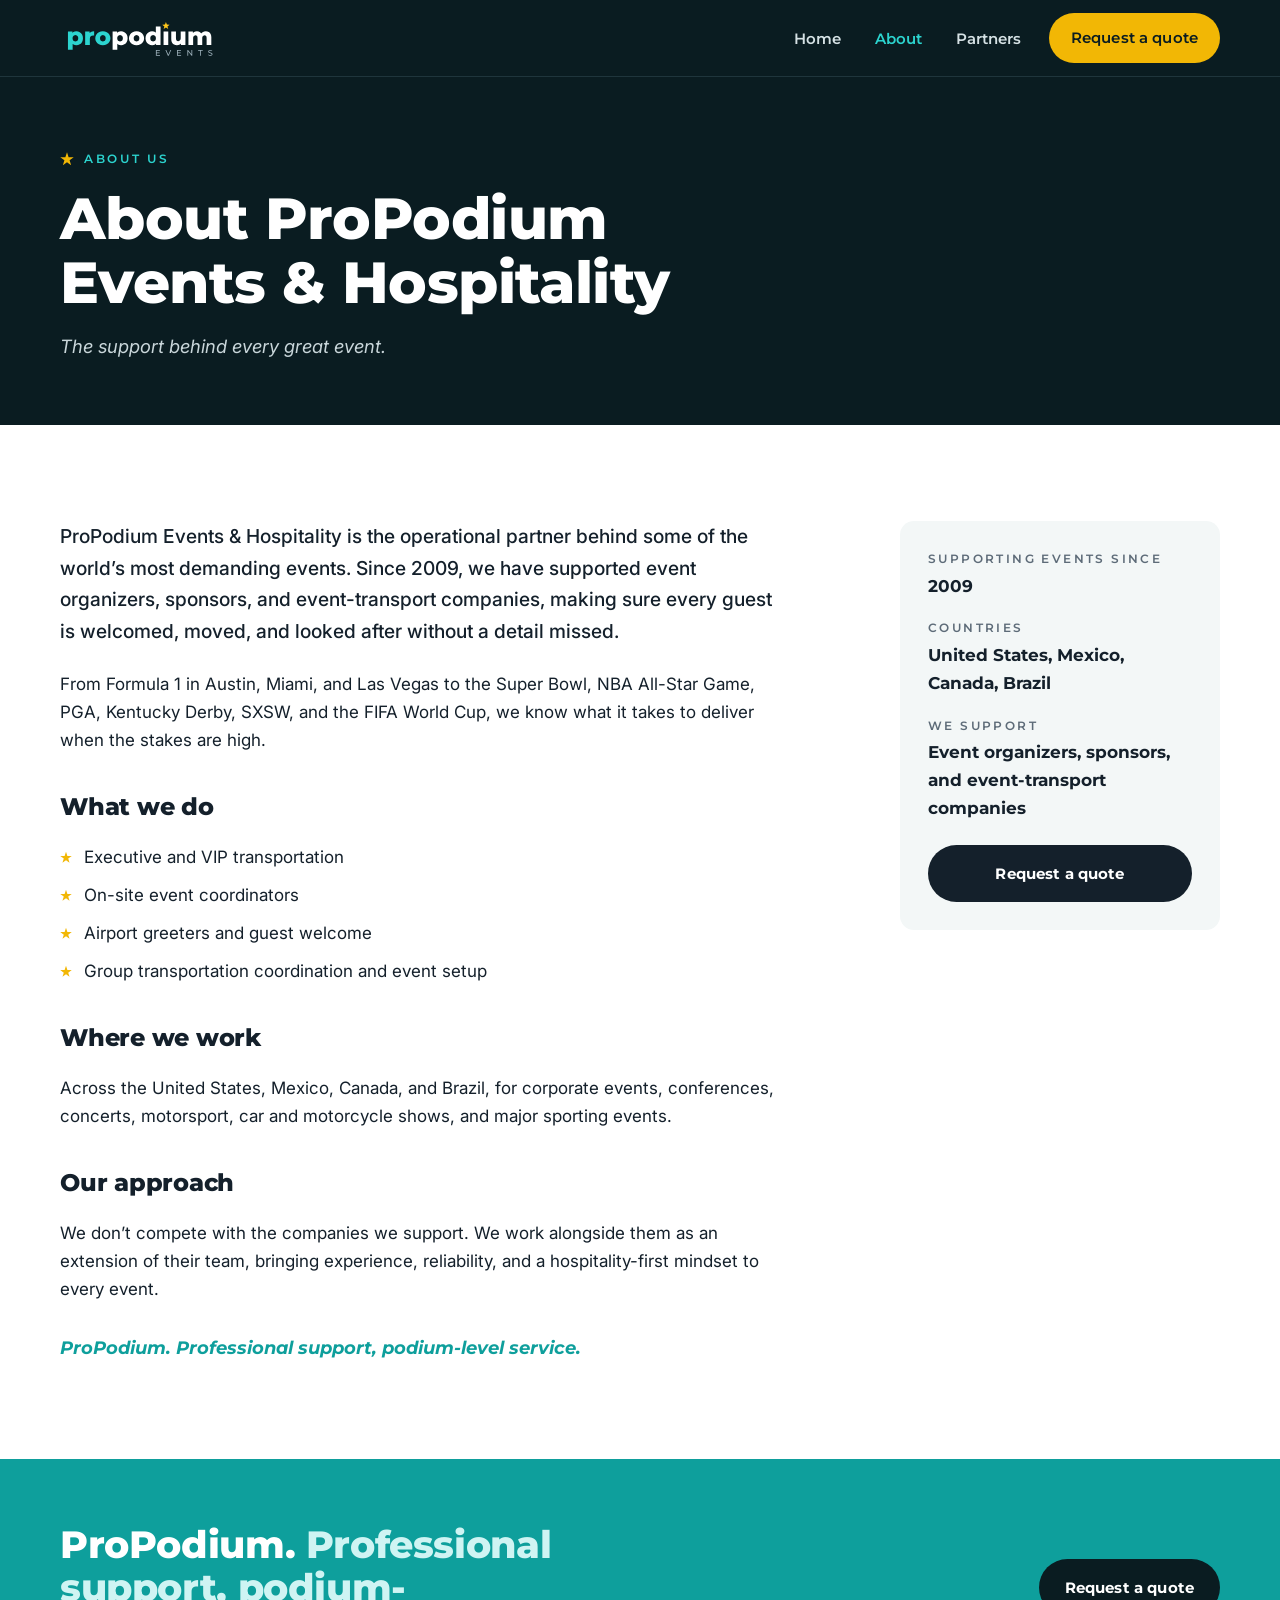
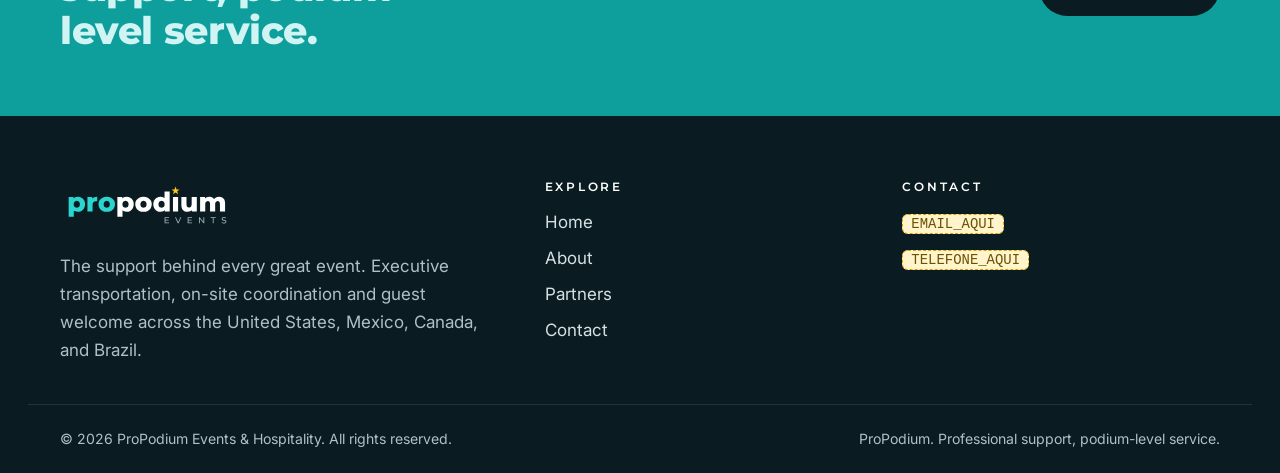
==== about.html @ e8abd778 "Add ProPodium institutional website Co-Authored-By: Claude Opus 5.5 <noreply@anthropic.com>" ====
<!doctype html>
<html lang="en">
<head>
<meta charset="utf-8">
<meta name="viewport" content="width=device-width, initial-scale=1, viewport-fit=cover">
<title>About | ProPodium Events &amp; Hospitality</title>
<meta name="description" content="Since 2009, ProPodium Events &amp; Hospitality has supported event organizers, sponsors and event-transport companies at Formula 1, the Super Bowl, the FIFA World Cup and more.">
<link rel="canonical" href="https://www.propodiumevents.com/about.html">
<meta name="theme-color" content="#0A1C21">
<meta property="og:type" content="website">
<meta property="og:site_name" content="ProPodium Events &amp; Hospitality">
<meta property="og:title" content="About | ProPodium Events &amp; Hospitality">
<meta property="og:description" content="Since 2009, ProPodium Events &amp; Hospitality has supported event organizers, sponsors and event-transport companies at Formula 1, the Super Bowl, the FIFA World Cup and more.">
<meta property="og:url" content="https://www.propodiumevents.com/about.html">
<meta property="og:image" content="https://www.propodiumevents.com/assets/img/og-image.png">
<meta name="twitter:card" content="summary_large_image">
<link rel="icon" href="favicon.svg" type="image/svg+xml">
<link rel="icon" href="favicon-32.png" sizes="32x32" type="image/png">
<link rel="apple-touch-icon" href="apple-touch-icon.png">
<link rel="manifest" href="site.webmanifest">
<link rel="preconnect" href="https://fonts.googleapis.com"><link rel="preconnect" href="https://fonts.gstatic.com" crossorigin><link rel="stylesheet" href="https://fonts.googleapis.com/css2?family=Inter:wght@400;500;600&family=Montserrat:ital,wght@0,500;0,600;0,700;0,800;1,600;1,700&display=swap">
<link rel="stylesheet" href="assets/css/style.css">

</head>
<body>
<a class="sr-only" href="#main">Skip to content</a>
<header class="site-header">
  <div class="wrap nav">
    <a class="brand" href="./"><span class="sr-only">ProPodium Events &amp; Hospitality home</span><svg xmlns="http://www.w3.org/2000/svg" viewBox="-12.0 -8 296.7 82" aria-hidden="true" focusable="false"><path d="M18.54243542435424 46.41512915129151Q15.359778597785978 46.41512915129151 13.099630996309962 45.008302583025824Q10.839483394833948 43.601476014760145 9.663284132841328 40.76476014760148Q8.487084870848708 37.928044280442805 8.487084870848708 33.5Q8.487084870848708 29.025830258302584 9.59409594095941 26.18911439114391Q10.70110701107011 23.35239852398524 12.938191881918819 21.968634686346864Q15.175276752767527 20.584870848708487 18.54243542435424 20.584870848708487Q21.95571955719557 20.584870848708487 24.74630996309963 22.176199261992622Q27.53690036900369 23.767527675276753 29.174354243542435 26.650369003690038Q30.81180811808118 29.53321033210332 30.81180811808118 33.5Q30.81180811808118 37.46678966789668 29.174354243542435 40.37269372693727Q27.53690036900369 43.27859778597786 24.74630996309963 44.84686346863468Q21.95571955719557 46.41512915129151 18.54243542435424 46.41512915129151ZM2.8136531365313653 54.94833948339483V21.0H11.162361623616237V25.243542435424356L11.116236162361623 33.5L11.57749077490775 41.80258302583026V54.94833948339483ZM16.69741697416974 39.450184501845015Q18.173431734317344 39.450184501845015 19.349630996309962 38.75830258302583Q20.525830258302584 38.066420664206646 21.240774907749078 36.72878228782288Q21.95571955719557 35.391143911439116 21.95571955719557 33.5Q21.95571955719557 31.608856088560884 21.240774907749078 30.27121771217712Q20.525830258302584 28.933579335793358 19.349630996309962 28.24169741697417Q18.173431734317344 27.54981549815498 16.69741697416974 27.54981549815498Q15.22140221402214 27.54981549815498 14.04520295202952 28.24169741697417Q12.8690036900369 28.933579335793358 12.154059040590406 30.27121771217712Q11.439114391143912 31.608856088560884 11.439114391143912 33.5Q11.439114391143912 35.391143911439116 12.154059040590406 36.72878228782288Q12.8690036900369 38.066420664206646 14.04520295202952 38.75830258302583Q15.22140221402214 39.450184501845015 16.69741697416974 39.450184501845015Z M34.87084870848708 46.0V21.0H43.21955719557195V28.28782287822878L41.974169741697416 26.21217712177122Q43.08118081180812 23.39852398523985 45.571955719557195 21.99169741697417Q48.062730627306266 20.584870848708487 51.61439114391143 20.584870848708487V28.472324723247233Q51.01476014760147 28.380073800738007 50.57656826568265 28.3570110701107Q50.138376383763834 28.333948339483396 49.630996309963095 28.333948339483396Q46.955719557195565 28.333948339483396 45.29520295202951 29.78690036900369Q43.63468634686347 31.239852398523986 43.63468634686347 34.51476014760148V46.0Z M67.85055350553505 46.41512915129151Q63.74538745387453 46.41512915129151 60.562730627306266 44.75461254612546Q57.380073800738 43.09409594095941 55.55811808118081 40.16512915129151Q53.736162361623606 37.23616236162361 53.736162361623606 33.45387453874539Q53.736162361623606 29.671586715867157 55.55811808118081 26.76568265682657Q57.380073800738 23.85977859778598 60.562730627306266 22.222324723247233Q63.74538745387453 20.584870848708487 67.85055350553505 20.584870848708487Q71.95571955719556 20.584870848708487 75.16143911439113 22.222324723247233Q78.36715867158671 23.85977859778598 80.1660516605166 26.76568265682657Q81.9649446494465 29.671586715867157 81.9649446494465 33.45387453874539Q81.9649446494465 37.23616236162361 80.1660516605166 40.16512915129151Q78.36715867158671 43.09409594095941 75.16143911439113 44.75461254612546Q71.95571955719556 46.41512915129151 67.85055350553505 46.41512915129151ZM67.85055350553505 39.450184501845015Q69.37269372693726 39.450184501845015 70.54889298892988 38.75830258302583Q71.7250922509225 38.066420664206646 72.41697416974169 36.70571955719558Q73.10885608856088 35.345018450184504 73.10885608856088 33.45387453874539Q73.10885608856088 31.562730627306273 72.41697416974169 30.248154981549817Q71.7250922509225 28.933579335793358 70.54889298892988 28.24169741697417Q69.37269372693726 27.54981549815498 67.85055350553505 27.54981549815498Q66.37453874538744 27.54981549815498 65.19833948339482 28.24169741697417Q64.02214022140221 28.933579335793358 63.30719557195572 30.248154981549817Q62.592250922509216 31.562730627306273 62.592250922509216 33.45387453874539Q62.592250922509216 35.345018450184504 63.30719557195572 36.70571955719558Q64.02214022140221 38.066420664206646 65.19833948339482 38.75830258302583Q66.37453874538744 39.450184501845015 67.85055350553505 39.450184501845015Z" fill="#2CD4CF"/><path d="M101.75276752767527 46.41512915129151Q98.57011070110701 46.41512915129151 96.309963099631 45.008302583025824Q94.04981549815498 43.601476014760145 92.87361623616236 40.76476014760148Q91.69741697416974 37.928044280442805 91.69741697416974 33.5Q91.69741697416974 29.025830258302584 92.80442804428044 26.18911439114391Q93.91143911439114 23.35239852398524 96.14852398523985 21.968634686346864Q98.38560885608857 20.584870848708487 101.75276752767527 20.584870848708487Q105.16605166051662 20.584870848708487 107.95664206642067 22.176199261992622Q110.74723247232473 23.767527675276753 112.38468634686348 26.650369003690038Q114.02214022140222 29.53321033210332 114.02214022140222 33.5Q114.02214022140222 37.46678966789668 112.38468634686348 40.37269372693727Q110.74723247232473 43.27859778597786 107.95664206642067 44.84686346863468Q105.16605166051662 46.41512915129151 101.75276752767527 46.41512915129151ZM86.02398523985241 54.94833948339483V21.0H94.37269372693727V25.243542435424356L94.32656826568265 33.5L94.78782287822878 41.80258302583026V54.94833948339483ZM99.90774907749078 39.450184501845015Q101.38376383763838 39.450184501845015 102.559963099631 38.75830258302583Q103.73616236162363 38.066420664206646 104.45110701107012 36.72878228782288Q105.16605166051662 35.391143911439116 105.16605166051662 33.5Q105.16605166051662 31.608856088560884 104.45110701107012 30.27121771217712Q103.73616236162363 28.933579335793358 102.559963099631 28.24169741697417Q101.38376383763838 27.54981549815498 99.90774907749078 27.54981549815498Q98.43173431734317 27.54981549815498 97.25553505535055 28.24169741697417Q96.07933579335794 28.933579335793358 95.36439114391145 30.27121771217712Q94.64944649446495 31.608856088560884 94.64944649446495 33.5Q94.64944649446495 35.391143911439116 95.36439114391145 36.72878228782288Q96.07933579335794 38.066420664206646 97.25553505535055 38.75830258302583Q98.43173431734317 39.450184501845015 99.90774907749078 39.450184501845015Z M130.62730627306274 46.41512915129151Q126.52214022140221 46.41512915129151 123.33948339483395 44.75461254612546Q120.15682656826569 43.09409594095941 118.33487084870849 40.16512915129151Q116.5129151291513 37.23616236162361 116.5129151291513 33.45387453874539Q116.5129151291513 29.671586715867157 118.33487084870849 26.76568265682657Q120.15682656826569 23.85977859778598 123.33948339483395 22.222324723247233Q126.52214022140221 20.584870848708487 130.62730627306274 20.584870848708487Q134.73247232472323 20.584870848708487 137.9381918819188 22.222324723247233Q141.1439114391144 23.85977859778598 142.94280442804427 26.76568265682657Q144.74169741697418 29.671586715867157 144.74169741697418 33.45387453874539Q144.74169741697418 37.23616236162361 142.94280442804427 40.16512915129151Q141.1439114391144 43.09409594095941 137.9381918819188 44.75461254612546Q134.73247232472323 46.41512915129151 130.62730627306274 46.41512915129151ZM130.62730627306274 39.450184501845015Q132.14944649446494 39.450184501845015 133.32564575645756 38.75830258302583Q134.50184501845018 38.066420664206646 135.1937269372694 36.70571955719558Q135.88560885608857 35.345018450184504 135.88560885608857 33.45387453874539Q135.88560885608857 31.562730627306273 135.1937269372694 30.248154981549817Q134.50184501845018 28.933579335793358 133.32564575645756 28.24169741697417Q132.14944649446494 27.54981549815498 130.62730627306274 27.54981549815498Q129.15129151291512 27.54981549815498 127.9750922509225 28.24169741697417Q126.7988929889299 28.933579335793358 126.0839483394834 30.248154981549817Q125.3690036900369 31.562730627306273 125.3690036900369 33.45387453874539Q125.3690036900369 35.345018450184504 126.0839483394834 36.70571955719558Q126.7988929889299 38.066420664206646 127.9750922509225 38.75830258302583Q129.15129151291512 39.450184501845015 130.62730627306274 39.450184501845015Z M159.68634686346866 46.41512915129151Q156.27306273062732 46.41512915129151 153.48247232472326 44.82380073800738Q150.6918819188192 43.23247232472325 149.03136531365317 40.34963099630996Q147.3708487084871 37.46678966789668 147.3708487084871 33.45387453874539Q147.3708487084871 29.487084870848708 149.03136531365317 26.604243542435427Q150.6918819188192 23.72140221402214 153.48247232472326 22.153136531365313Q156.27306273062732 20.584870848708487 159.68634686346866 20.584870848708487Q162.91512915129152 20.584870848708487 165.15221402214024 21.968634686346864Q167.38929889298893 23.35239852398524 168.54243542435427 26.21217712177122Q169.69557195571957 29.071955719557195 169.69557195571957 33.45387453874539Q169.69557195571957 37.928044280442805 168.58856088560887 40.78782287822878Q167.48154981549817 43.64760147601476 165.26752767527677 45.03136531365314Q163.05350553505536 46.41512915129151 159.68634686346866 46.41512915129151ZM161.53136531365314 39.450184501845015Q163.00738007380076 39.450184501845015 164.18357933579335 38.75830258302583Q165.35977859778598 38.066420664206646 166.05166051660518 36.70571955719558Q166.74354243542436 35.345018450184504 166.74354243542436 33.45387453874539Q166.74354243542436 31.562730627306273 166.05166051660518 30.248154981549817Q165.35977859778598 28.933579335793358 164.18357933579335 28.24169741697417Q163.00738007380076 27.54981549815498 161.53136531365314 27.54981549815498Q160.00922509225094 27.54981549815498 158.83302583025832 28.24169741697417Q157.6568265682657 28.933579335793358 156.96494464944652 30.248154981549817Q156.27306273062732 31.562730627306273 156.27306273062732 33.45387453874539Q156.27306273062732 35.345018450184504 156.96494464944652 36.70571955719558Q157.6568265682657 38.066420664206646 158.83302583025832 38.75830258302583Q160.00922509225094 39.450184501845015 161.53136531365314 39.450184501845015ZM167.02029520295204 46.0V41.710332103321036L167.06642066420665 33.45387453874539L166.60516605166052 25.19741697416974V11.774907749077492H175.36900369003692V46.0Z M180.99630996309963 46.0V21.0H189.760147601476V46.0Z M205.950184501845 46.41512915129151Q202.90590405904058 46.41512915129151 200.48431734317342 45.215867158671585Q198.06273062730625 44.01660516605166 196.70202952029518 41.45664206642066Q195.34132841328412 38.896678966789665 195.34132841328412 34.9760147601476V21.0H204.10516605166052V33.54612546125461Q204.10516605166052 36.452029520295206 205.1891143911439 37.69741697416974Q206.2730627306273 38.94280442804428 208.25645756457564 38.94280442804428Q209.5479704797048 38.94280442804428 210.60885608856086 38.343173431734314Q211.66974169741695 37.74354243542435 212.31549815498153 36.428966789667896Q212.9612546125461 35.11439114391144 212.9612546125461 33.03874538745387V21.0H221.7250922509225V46.0H213.37638376383762V38.94280442804428L214.99077490774906 40.92619926199262Q213.6992619926199 43.693726937269375 211.25461254612543 45.05442804428044Q208.80996309963098 46.41512915129151 205.950184501845 46.41512915129151Z M227.35239852398524 46.0V21.0H235.70110701107012V27.964944649446494L234.04059040590406 25.981549815498155Q235.42435424354244 23.30627306273063 237.8228782287823 21.945571955719558Q240.22140221402213 20.584870848708487 243.17343173431735 20.584870848708487Q246.54059040590406 20.584870848708487 249.10055350553506 22.314575645756456Q251.66051660516604 24.04428044280443 252.5369003690037 27.68819188191882L249.6771217712177 27.088560885608857Q251.01476014760146 24.04428044280443 253.7130996309963 22.314575645756456Q256.41143911439116 20.584870848708487 259.9169741697417 20.584870848708487Q262.8228782287823 20.584870848708487 265.1060885608856 21.761070110701105Q267.3892988929889 22.937269372693727 268.70387453874537 25.381918819188193Q270.01845018450183 27.826568265682656 270.01845018450183 31.70110701107011V46.0H261.2546125461255V33.1309963099631Q261.2546125461255 30.45571955719557 260.239852398524 29.23339483394834Q259.2250922509225 28.01107011070111 257.47232472324725 28.01107011070111Q256.2269372693727 28.01107011070111 255.21217712177122 28.61070110701107Q254.19741697416973 29.210332103321033 253.6439114391144 30.432656826568262Q253.09040590405903 31.654981549815496 253.09040590405903 33.59225092250922V46.0H244.32656826568265V33.1309963099631Q244.32656826568265 30.45571955719557 243.33487084870848 29.23339483394834Q242.34317343173433 28.01107011070111 240.54428044280442 28.01107011070111Q239.25276752767527 28.01107011070111 238.2610701107011 28.61070110701107Q237.26937269372692 29.210332103321033 236.69280442804427 30.432656826568262Q236.11623616236162 31.654981549815496 236.11623616236162 33.59225092250922V46.0Z" fill="#FFFFFF"/><path d="M185.40 3.30 L187.18 8.05 L192.25 8.28 L188.28 11.43 L189.63 16.32 L185.40 13.52 L181.17 16.32 L182.53 11.43 L178.55 8.28 L183.62 8.05Z" fill="#FFC61A"/><path d="M166.73485239852397 66.0V55.5H174.144852398524V56.805H168.23485239852397V64.695H174.35485239852397V66.0ZM168.09985239852398 61.305V60.03H173.49985239852398V61.305Z M189.11485239852396 66.0 184.494852398524 55.5H186.11485239852396L190.35985239852397 65.19H189.42985239852396L193.70485239852397 55.5H195.20485239852397L190.59985239852398 66.0Z M206.06485239852395 66.0V55.5H213.47485239852398V56.805H207.56485239852395V64.695H213.68485239852396V66.0ZM207.42985239852396 61.305V60.03H212.82985239852397V61.305Z M225.41485239852395 66.0V55.5H226.64485239852397L233.58985239852396 64.125H232.94485239852395V55.5H234.44485239852395V66.0H233.21485239852396L226.26985239852397 57.375H226.91485239852395V66.0Z M248.97985239852395 66.0V56.805H245.37985239852395V55.5H254.06485239852395V56.805H250.46485239852396V66.0Z M268.05985239852396 66.12Q266.85985239852397 66.12 265.764852398524 65.7525Q264.669852398524 65.385 264.039852398524 64.8L264.594852398524 63.63Q265.19485239852395 64.155 266.12485239852396 64.5Q267.05485239852396 64.845 268.05985239852396 64.845Q268.974852398524 64.845 269.544852398524 64.63499999999999Q270.11485239852396 64.425 270.384852398524 64.0575Q270.654852398524 63.69 270.654852398524 63.225Q270.654852398524 62.685 270.30235239852396 62.355000000000004Q269.94985239852394 62.025 269.38735239852394 61.8225Q268.82485239852394 61.62 268.149852398524 61.47Q267.474852398524 61.32 266.792352398524 61.1175Q266.10985239852397 60.915 265.54735239852397 60.599999999999994Q264.98485239852397 60.285 264.639852398524 59.7525Q264.294852398524 59.22 264.294852398524 58.38Q264.294852398524 57.57 264.722352398524 56.8875Q265.149852398524 56.205 266.042352398524 55.792500000000004Q266.93485239852396 55.38 268.31485239852395 55.38Q269.229852398524 55.38 270.129852398524 55.620000000000005Q271.029852398524 55.86 271.68985239852395 56.31L271.19485239852395 57.51Q270.519852398524 57.06 269.769852398524 56.8575Q269.019852398524 56.655 268.31485239852395 56.655Q267.42985239852396 56.655 266.85985239852397 56.88Q266.289852398524 57.105000000000004 266.02735239852393 57.480000000000004Q265.76485239852394 57.855000000000004 265.76485239852394 58.32Q265.76485239852394 58.875 266.11735239852396 59.205Q266.469852398524 59.535 267.032352398524 59.73Q267.594852398524 59.925 268.269852398524 60.082499999999996Q268.94485239852395 60.24 269.62735239852395 60.435Q270.30985239852396 60.63 270.87235239852396 60.945Q271.43485239852396 61.26 271.779852398524 61.785Q272.12485239852396 62.31 272.12485239852396 63.135Q272.12485239852396 63.93 271.68985239852395 64.6125Q271.25485239852395 65.295 270.347352398524 65.70750000000001Q269.43985239852395 66.12 268.05985239852396 66.12Z" fill="#9FB3BD"/></svg>
</a>
    <button class="menu-toggle" type="button" aria-expanded="false" aria-controls="nav-links-about">Menu</button>
    <ul class="nav-links" id="nav-links-about"><li><a href="./">Home</a></li><li><a href="about.html" aria-current="page">About</a></li><li><a href="partners.html">Partners</a></li><li><a class="btn btn-gold" href="contact.html">Request a quote</a></li></ul>
  </div>
</header>
<main id="main">
<section class="page-hero"><div class="wrap">
  <span class="eyebrow"><span class="star" aria-hidden="true"></span>About us</span>
  <h1>About ProPodium Events &amp; Hospitality</h1>
  <p>The support behind every great event.</p>
</div></section>
<section class="section"><div class="wrap about-grid">
  <div class="prose">
    <p class="lead">ProPodium Events &amp; Hospitality is the operational partner behind some of the world&rsquo;s most demanding events. Since 2009, we have supported event organizers, sponsors, and event-transport companies, making sure every guest is welcomed, moved, and looked after without a detail missed.</p>
    <p>From Formula 1 in Austin, Miami, and Las Vegas to the Super Bowl, NBA All-Star Game, PGA, Kentucky Derby, SXSW, and the FIFA World Cup, we know what it takes to deliver when the stakes are high.</p>
    <h2>What we do</h2>
    <ul><li><span class="star" aria-hidden="true"></span><span>Executive and VIP transportation</span></li><li><span class="star" aria-hidden="true"></span><span>On-site event coordinators</span></li><li><span class="star" aria-hidden="true"></span><span>Airport greeters and guest welcome</span></li><li><span class="star" aria-hidden="true"></span><span>Group transportation coordination and event setup</span></li></ul>
    <h2>Where we work</h2>
    <p>Across the United States, Mexico, Canada, and Brazil, for corporate events, conferences, concerts, motorsport, car and motorcycle shows, and major sporting events.</p>
    <h2>Our approach</h2>
    <p>We don&rsquo;t compete with the companies we support. We work alongside them as an extension of their team, bringing experience, reliability, and a hospitality-first mindset to every event.</p>
    <p class="signoff">ProPodium. Professional support, podium-level service.</p>
  </div>
  <aside class="aside" aria-label="At a glance">
    <dl>
      <div><dt>Supporting events since</dt><dd>2009</dd></div>
      <div><dt>Countries</dt><dd>United States, Mexico, Canada, Brazil</dd></div>
      <div><dt>We support</dt><dd>Event organizers, sponsors, and event-transport companies</dd></div>
    </dl>
    <a class="btn btn-ink" href="contact.html">Request a quote</a>
  </aside>
</div></section>
<section class="cta">
  <div class="wrap cta-inner">
    <h2>ProPodium. <span class="muted">Professional support, podium-level service.</span></h2>
    <a class="btn btn-ink" href="contact.html">Request a quote</a>
  </div>
</section>
</main>
<footer class="site-footer">
  <div class="wrap footer-grid">
    <div>
      <a class="brand" href="./"><span class="sr-only">ProPodium Events &amp; Hospitality home</span><svg xmlns="http://www.w3.org/2000/svg" viewBox="-12.0 -8 296.7 82" aria-hidden="true" focusable="false"><path d="M18.54243542435424 46.41512915129151Q15.359778597785978 46.41512915129151 13.099630996309962 45.008302583025824Q10.839483394833948 43.601476014760145 9.663284132841328 40.76476014760148Q8.487084870848708 37.928044280442805 8.487084870848708 33.5Q8.487084870848708 29.025830258302584 9.59409594095941 26.18911439114391Q10.70110701107011 23.35239852398524 12.938191881918819 21.968634686346864Q15.175276752767527 20.584870848708487 18.54243542435424 20.584870848708487Q21.95571955719557 20.584870848708487 24.74630996309963 22.176199261992622Q27.53690036900369 23.767527675276753 29.174354243542435 26.650369003690038Q30.81180811808118 29.53321033210332 30.81180811808118 33.5Q30.81180811808118 37.46678966789668 29.174354243542435 40.37269372693727Q27.53690036900369 43.27859778597786 24.74630996309963 44.84686346863468Q21.95571955719557 46.41512915129151 18.54243542435424 46.41512915129151ZM2.8136531365313653 54.94833948339483V21.0H11.162361623616237V25.243542435424356L11.116236162361623 33.5L11.57749077490775 41.80258302583026V54.94833948339483ZM16.69741697416974 39.450184501845015Q18.173431734317344 39.450184501845015 19.349630996309962 38.75830258302583Q20.525830258302584 38.066420664206646 21.240774907749078 36.72878228782288Q21.95571955719557 35.391143911439116 21.95571955719557 33.5Q21.95571955719557 31.608856088560884 21.240774907749078 30.27121771217712Q20.525830258302584 28.933579335793358 19.349630996309962 28.24169741697417Q18.173431734317344 27.54981549815498 16.69741697416974 27.54981549815498Q15.22140221402214 27.54981549815498 14.04520295202952 28.24169741697417Q12.8690036900369 28.933579335793358 12.154059040590406 30.27121771217712Q11.439114391143912 31.608856088560884 11.439114391143912 33.5Q11.439114391143912 35.391143911439116 12.154059040590406 36.72878228782288Q12.8690036900369 38.066420664206646 14.04520295202952 38.75830258302583Q15.22140221402214 39.450184501845015 16.69741697416974 39.450184501845015Z M34.87084870848708 46.0V21.0H43.21955719557195V28.28782287822878L41.974169741697416 26.21217712177122Q43.08118081180812 23.39852398523985 45.571955719557195 21.99169741697417Q48.062730627306266 20.584870848708487 51.61439114391143 20.584870848708487V28.472324723247233Q51.01476014760147 28.380073800738007 50.57656826568265 28.3570110701107Q50.138376383763834 28.333948339483396 49.630996309963095 28.333948339483396Q46.955719557195565 28.333948339483396 45.29520295202951 29.78690036900369Q43.63468634686347 31.239852398523986 43.63468634686347 34.51476014760148V46.0Z M67.85055350553505 46.41512915129151Q63.74538745387453 46.41512915129151 60.562730627306266 44.75461254612546Q57.380073800738 43.09409594095941 55.55811808118081 40.16512915129151Q53.736162361623606 37.23616236162361 53.736162361623606 33.45387453874539Q53.736162361623606 29.671586715867157 55.55811808118081 26.76568265682657Q57.380073800738 23.85977859778598 60.562730627306266 22.222324723247233Q63.74538745387453 20.584870848708487 67.85055350553505 20.584870848708487Q71.95571955719556 20.584870848708487 75.16143911439113 22.222324723247233Q78.36715867158671 23.85977859778598 80.1660516605166 26.76568265682657Q81.9649446494465 29.671586715867157 81.9649446494465 33.45387453874539Q81.9649446494465 37.23616236162361 80.1660516605166 40.16512915129151Q78.36715867158671 43.09409594095941 75.16143911439113 44.75461254612546Q71.95571955719556 46.41512915129151 67.85055350553505 46.41512915129151ZM67.85055350553505 39.450184501845015Q69.37269372693726 39.450184501845015 70.54889298892988 38.75830258302583Q71.7250922509225 38.066420664206646 72.41697416974169 36.70571955719558Q73.10885608856088 35.345018450184504 73.10885608856088 33.45387453874539Q73.10885608856088 31.562730627306273 72.41697416974169 30.248154981549817Q71.7250922509225 28.933579335793358 70.54889298892988 28.24169741697417Q69.37269372693726 27.54981549815498 67.85055350553505 27.54981549815498Q66.37453874538744 27.54981549815498 65.19833948339482 28.24169741697417Q64.02214022140221 28.933579335793358 63.30719557195572 30.248154981549817Q62.592250922509216 31.562730627306273 62.592250922509216 33.45387453874539Q62.592250922509216 35.345018450184504 63.30719557195572 36.70571955719558Q64.02214022140221 38.066420664206646 65.19833948339482 38.75830258302583Q66.37453874538744 39.450184501845015 67.85055350553505 39.450184501845015Z" fill="#2CD4CF"/><path d="M101.75276752767527 46.41512915129151Q98.57011070110701 46.41512915129151 96.309963099631 45.008302583025824Q94.04981549815498 43.601476014760145 92.87361623616236 40.76476014760148Q91.69741697416974 37.928044280442805 91.69741697416974 33.5Q91.69741697416974 29.025830258302584 92.80442804428044 26.18911439114391Q93.91143911439114 23.35239852398524 96.14852398523985 21.968634686346864Q98.38560885608857 20.584870848708487 101.75276752767527 20.584870848708487Q105.16605166051662 20.584870848708487 107.95664206642067 22.176199261992622Q110.74723247232473 23.767527675276753 112.38468634686348 26.650369003690038Q114.02214022140222 29.53321033210332 114.02214022140222 33.5Q114.02214022140222 37.46678966789668 112.38468634686348 40.37269372693727Q110.74723247232473 43.27859778597786 107.95664206642067 44.84686346863468Q105.16605166051662 46.41512915129151 101.75276752767527 46.41512915129151ZM86.02398523985241 54.94833948339483V21.0H94.37269372693727V25.243542435424356L94.32656826568265 33.5L94.78782287822878 41.80258302583026V54.94833948339483ZM99.90774907749078 39.450184501845015Q101.38376383763838 39.450184501845015 102.559963099631 38.75830258302583Q103.73616236162363 38.066420664206646 104.45110701107012 36.72878228782288Q105.16605166051662 35.391143911439116 105.16605166051662 33.5Q105.16605166051662 31.608856088560884 104.45110701107012 30.27121771217712Q103.73616236162363 28.933579335793358 102.559963099631 28.24169741697417Q101.38376383763838 27.54981549815498 99.90774907749078 27.54981549815498Q98.43173431734317 27.54981549815498 97.25553505535055 28.24169741697417Q96.07933579335794 28.933579335793358 95.36439114391145 30.27121771217712Q94.64944649446495 31.608856088560884 94.64944649446495 33.5Q94.64944649446495 35.391143911439116 95.36439114391145 36.72878228782288Q96.07933579335794 38.066420664206646 97.25553505535055 38.75830258302583Q98.43173431734317 39.450184501845015 99.90774907749078 39.450184501845015Z M130.62730627306274 46.41512915129151Q126.52214022140221 46.41512915129151 123.33948339483395 44.75461254612546Q120.15682656826569 43.09409594095941 118.33487084870849 40.16512915129151Q116.5129151291513 37.23616236162361 116.5129151291513 33.45387453874539Q116.5129151291513 29.671586715867157 118.33487084870849 26.76568265682657Q120.15682656826569 23.85977859778598 123.33948339483395 22.222324723247233Q126.52214022140221 20.584870848708487 130.62730627306274 20.584870848708487Q134.73247232472323 20.584870848708487 137.9381918819188 22.222324723247233Q141.1439114391144 23.85977859778598 142.94280442804427 26.76568265682657Q144.74169741697418 29.671586715867157 144.74169741697418 33.45387453874539Q144.74169741697418 37.23616236162361 142.94280442804427 40.16512915129151Q141.1439114391144 43.09409594095941 137.9381918819188 44.75461254612546Q134.73247232472323 46.41512915129151 130.62730627306274 46.41512915129151ZM130.62730627306274 39.450184501845015Q132.14944649446494 39.450184501845015 133.32564575645756 38.75830258302583Q134.50184501845018 38.066420664206646 135.1937269372694 36.70571955719558Q135.88560885608857 35.345018450184504 135.88560885608857 33.45387453874539Q135.88560885608857 31.562730627306273 135.1937269372694 30.248154981549817Q134.50184501845018 28.933579335793358 133.32564575645756 28.24169741697417Q132.14944649446494 27.54981549815498 130.62730627306274 27.54981549815498Q129.15129151291512 27.54981549815498 127.9750922509225 28.24169741697417Q126.7988929889299 28.933579335793358 126.0839483394834 30.248154981549817Q125.3690036900369 31.562730627306273 125.3690036900369 33.45387453874539Q125.3690036900369 35.345018450184504 126.0839483394834 36.70571955719558Q126.7988929889299 38.066420664206646 127.9750922509225 38.75830258302583Q129.15129151291512 39.450184501845015 130.62730627306274 39.450184501845015Z M159.68634686346866 46.41512915129151Q156.27306273062732 46.41512915129151 153.48247232472326 44.82380073800738Q150.6918819188192 43.23247232472325 149.03136531365317 40.34963099630996Q147.3708487084871 37.46678966789668 147.3708487084871 33.45387453874539Q147.3708487084871 29.487084870848708 149.03136531365317 26.604243542435427Q150.6918819188192 23.72140221402214 153.48247232472326 22.153136531365313Q156.27306273062732 20.584870848708487 159.68634686346866 20.584870848708487Q162.91512915129152 20.584870848708487 165.15221402214024 21.968634686346864Q167.38929889298893 23.35239852398524 168.54243542435427 26.21217712177122Q169.69557195571957 29.071955719557195 169.69557195571957 33.45387453874539Q169.69557195571957 37.928044280442805 168.58856088560887 40.78782287822878Q167.48154981549817 43.64760147601476 165.26752767527677 45.03136531365314Q163.05350553505536 46.41512915129151 159.68634686346866 46.41512915129151ZM161.53136531365314 39.450184501845015Q163.00738007380076 39.450184501845015 164.18357933579335 38.75830258302583Q165.35977859778598 38.066420664206646 166.05166051660518 36.70571955719558Q166.74354243542436 35.345018450184504 166.74354243542436 33.45387453874539Q166.74354243542436 31.562730627306273 166.05166051660518 30.248154981549817Q165.35977859778598 28.933579335793358 164.18357933579335 28.24169741697417Q163.00738007380076 27.54981549815498 161.53136531365314 27.54981549815498Q160.00922509225094 27.54981549815498 158.83302583025832 28.24169741697417Q157.6568265682657 28.933579335793358 156.96494464944652 30.248154981549817Q156.27306273062732 31.562730627306273 156.27306273062732 33.45387453874539Q156.27306273062732 35.345018450184504 156.96494464944652 36.70571955719558Q157.6568265682657 38.066420664206646 158.83302583025832 38.75830258302583Q160.00922509225094 39.450184501845015 161.53136531365314 39.450184501845015ZM167.02029520295204 46.0V41.710332103321036L167.06642066420665 33.45387453874539L166.60516605166052 25.19741697416974V11.774907749077492H175.36900369003692V46.0Z M180.99630996309963 46.0V21.0H189.760147601476V46.0Z M205.950184501845 46.41512915129151Q202.90590405904058 46.41512915129151 200.48431734317342 45.215867158671585Q198.06273062730625 44.01660516605166 196.70202952029518 41.45664206642066Q195.34132841328412 38.896678966789665 195.34132841328412 34.9760147601476V21.0H204.10516605166052V33.54612546125461Q204.10516605166052 36.452029520295206 205.1891143911439 37.69741697416974Q206.2730627306273 38.94280442804428 208.25645756457564 38.94280442804428Q209.5479704797048 38.94280442804428 210.60885608856086 38.343173431734314Q211.66974169741695 37.74354243542435 212.31549815498153 36.428966789667896Q212.9612546125461 35.11439114391144 212.9612546125461 33.03874538745387V21.0H221.7250922509225V46.0H213.37638376383762V38.94280442804428L214.99077490774906 40.92619926199262Q213.6992619926199 43.693726937269375 211.25461254612543 45.05442804428044Q208.80996309963098 46.41512915129151 205.950184501845 46.41512915129151Z M227.35239852398524 46.0V21.0H235.70110701107012V27.964944649446494L234.04059040590406 25.981549815498155Q235.42435424354244 23.30627306273063 237.8228782287823 21.945571955719558Q240.22140221402213 20.584870848708487 243.17343173431735 20.584870848708487Q246.54059040590406 20.584870848708487 249.10055350553506 22.314575645756456Q251.66051660516604 24.04428044280443 252.5369003690037 27.68819188191882L249.6771217712177 27.088560885608857Q251.01476014760146 24.04428044280443 253.7130996309963 22.314575645756456Q256.41143911439116 20.584870848708487 259.9169741697417 20.584870848708487Q262.8228782287823 20.584870848708487 265.1060885608856 21.761070110701105Q267.3892988929889 22.937269372693727 268.70387453874537 25.381918819188193Q270.01845018450183 27.826568265682656 270.01845018450183 31.70110701107011V46.0H261.2546125461255V33.1309963099631Q261.2546125461255 30.45571955719557 260.239852398524 29.23339483394834Q259.2250922509225 28.01107011070111 257.47232472324725 28.01107011070111Q256.2269372693727 28.01107011070111 255.21217712177122 28.61070110701107Q254.19741697416973 29.210332103321033 253.6439114391144 30.432656826568262Q253.09040590405903 31.654981549815496 253.09040590405903 33.59225092250922V46.0H244.32656826568265V33.1309963099631Q244.32656826568265 30.45571955719557 243.33487084870848 29.23339483394834Q242.34317343173433 28.01107011070111 240.54428044280442 28.01107011070111Q239.25276752767527 28.01107011070111 238.2610701107011 28.61070110701107Q237.26937269372692 29.210332103321033 236.69280442804427 30.432656826568262Q236.11623616236162 31.654981549815496 236.11623616236162 33.59225092250922V46.0Z" fill="#FFFFFF"/><path d="M185.40 3.30 L187.18 8.05 L192.25 8.28 L188.28 11.43 L189.63 16.32 L185.40 13.52 L181.17 16.32 L182.53 11.43 L178.55 8.28 L183.62 8.05Z" fill="#FFC61A"/><path d="M166.73485239852397 66.0V55.5H174.144852398524V56.805H168.23485239852397V64.695H174.35485239852397V66.0ZM168.09985239852398 61.305V60.03H173.49985239852398V61.305Z M189.11485239852396 66.0 184.494852398524 55.5H186.11485239852396L190.35985239852397 65.19H189.42985239852396L193.70485239852397 55.5H195.20485239852397L190.59985239852398 66.0Z M206.06485239852395 66.0V55.5H213.47485239852398V56.805H207.56485239852395V64.695H213.68485239852396V66.0ZM207.42985239852396 61.305V60.03H212.82985239852397V61.305Z M225.41485239852395 66.0V55.5H226.64485239852397L233.58985239852396 64.125H232.94485239852395V55.5H234.44485239852395V66.0H233.21485239852396L226.26985239852397 57.375H226.91485239852395V66.0Z M248.97985239852395 66.0V56.805H245.37985239852395V55.5H254.06485239852395V56.805H250.46485239852396V66.0Z M268.05985239852396 66.12Q266.85985239852397 66.12 265.764852398524 65.7525Q264.669852398524 65.385 264.039852398524 64.8L264.594852398524 63.63Q265.19485239852395 64.155 266.12485239852396 64.5Q267.05485239852396 64.845 268.05985239852396 64.845Q268.974852398524 64.845 269.544852398524 64.63499999999999Q270.11485239852396 64.425 270.384852398524 64.0575Q270.654852398524 63.69 270.654852398524 63.225Q270.654852398524 62.685 270.30235239852396 62.355000000000004Q269.94985239852394 62.025 269.38735239852394 61.8225Q268.82485239852394 61.62 268.149852398524 61.47Q267.474852398524 61.32 266.792352398524 61.1175Q266.10985239852397 60.915 265.54735239852397 60.599999999999994Q264.98485239852397 60.285 264.639852398524 59.7525Q264.294852398524 59.22 264.294852398524 58.38Q264.294852398524 57.57 264.722352398524 56.8875Q265.149852398524 56.205 266.042352398524 55.792500000000004Q266.93485239852396 55.38 268.31485239852395 55.38Q269.229852398524 55.38 270.129852398524 55.620000000000005Q271.029852398524 55.86 271.68985239852395 56.31L271.19485239852395 57.51Q270.519852398524 57.06 269.769852398524 56.8575Q269.019852398524 56.655 268.31485239852395 56.655Q267.42985239852396 56.655 266.85985239852397 56.88Q266.289852398524 57.105000000000004 266.02735239852393 57.480000000000004Q265.76485239852394 57.855000000000004 265.76485239852394 58.32Q265.76485239852394 58.875 266.11735239852396 59.205Q266.469852398524 59.535 267.032352398524 59.73Q267.594852398524 59.925 268.269852398524 60.082499999999996Q268.94485239852395 60.24 269.62735239852395 60.435Q270.30985239852396 60.63 270.87235239852396 60.945Q271.43485239852396 61.26 271.779852398524 61.785Q272.12485239852396 62.31 272.12485239852396 63.135Q272.12485239852396 63.93 271.68985239852395 64.6125Q271.25485239852395 65.295 270.347352398524 65.70750000000001Q269.43985239852395 66.12 268.05985239852396 66.12Z" fill="#9FB3BD"/></svg>
</a>
      <p>The support behind every great event. Executive transportation, on-site coordination and guest welcome across the United States, Mexico, Canada, and Brazil.</p>
    </div>
    <div>
      <h4>Explore</h4>
      <ul>
        <li><a href="./">Home</a></li>
        <li><a href="about.html">About</a></li>
        <li><a href="partners.html">Partners</a></li>
        <li><a href="contact.html">Contact</a></li>
      </ul>
    </div>
    <div>
      <h4>Contact</h4>
      <ul>
        <li><span class="placeholder">EMAIL_AQUI</span></li>
        <li><span class="placeholder">TELEFONE_AQUI</span></li>
      </ul>
    </div>
  </div>
  <div class="wrap footer-bottom">
    <span>&copy; 2026 ProPodium Events &amp; Hospitality. All rights reserved.</span>
    <span>ProPodium. Professional support, podium-level service.</span>
  </div>
</footer>
<script src="assets/js/main.js"></script>
</body>
</html>
---- assets/css/style.css ----
/* Layout: dark night header + hero, light tinted body bands, one teal CTA band. Single brand look (light page, dark bands). */
:root {
  --night: #0A1C21;      /* Fundo escuro */
  --ink: #14202B;        /* Tinta */
  --teal: #0E9F9C;       /* Turquesa Podio */
  --teal-light: #2CD4CF; /* Turquesa claro */
  --gold: #F2B705;       /* Ouro Estrela */
  --slate: #5D6B78;      /* Cinza */
  --mist: #9FB3BD;
  --paper: #F3F7F7;
  --white: #FFFFFF;
  --line: #D9E3E4;
  --line-dark: #1F353C;
  --night-2: #10262C;
  --font-display: "Montserrat", "Helvetica Neue", Arial, sans-serif;
  --font-body: "Inter", "Helvetica Neue", Arial, sans-serif;
  --gutter-l: max(16px, env(safe-area-inset-left, 0px));
  --gutter-r: max(16px, env(safe-area-inset-right, 0px));
  --max: 1160px;
  --radius: 14px;
  color-scheme: light;
}
* { box-sizing: border-box; }
html { scroll-behavior: smooth; }
body {
  margin: 0;
  background: var(--white);
  color: var(--ink);
  font-family: var(--font-body);
  font-size: 17px;
  line-height: 1.65;
  -webkit-font-smoothing: antialiased;
}
body::before {
  content: ""; position: fixed; inset: 0 0 auto;
  height: env(safe-area-inset-top, 0px); z-index: 60; background: var(--night);
}
img, svg { max-width: 100%; }
a { color: var(--teal); }
a:focus-visible, button:focus-visible, input:focus-visible, textarea:focus-visible, select:focus-visible {
  outline: 3px solid var(--gold); outline-offset: 3px;
}
h1, h2, h3, h4 { font-family: var(--font-display); line-height: 1.12; margin: 0; text-wrap: balance; letter-spacing: -0.01em; }
p { margin: 0; }
.wrap {
  width: 100%; max-width: calc(var(--max) + 64px); margin: 0 auto;
  padding-left: var(--gutter-l); padding-right: var(--gutter-r);
}
@media (min-width: 700px) { .wrap { padding-left: max(32px, env(safe-area-inset-left, 0px)); padding-right: max(32px, env(safe-area-inset-right, 0px)); } }

.eyebrow {
  font-family: var(--font-display); font-weight: 600; font-size: 0.78rem;
  letter-spacing: 0.22em; text-transform: uppercase; color: var(--teal);
  display: inline-flex; align-items: center; gap: 10px;
}
.eyebrow .star { width: 14px; height: 14px; }
.star { display: inline-block; width: 1em; height: 1em; background: var(--gold);
  clip-path: polygon(50% 0%, 61.5% 35.5%, 98% 35.5%, 68.5% 57.5%, 79.5% 92%, 50% 71%, 20.5% 92%, 31.5% 57.5%, 2% 35.5%, 38.5% 35.5%); flex: none; }

/* Buttons */
.btn {
  display: inline-flex; align-items: center; justify-content: center; gap: 10px;
  font-family: var(--font-display); font-weight: 700; font-size: 0.95rem; letter-spacing: 0.01em;
  padding: 14px 24px; border-radius: 999px; text-decoration: none; border: 2px solid transparent;
  cursor: pointer; transition: transform .15s ease, background-color .15s ease, color .15s ease;
}
.btn:hover { transform: translateY(-1px); }
.btn-gold { background: var(--gold); color: var(--night); }
.btn-gold:hover { background: #FFC61A; }
.btn-ghost { border-color: rgba(255,255,255,.35); color: var(--white); }
.btn-ghost:hover { border-color: var(--teal-light); color: var(--teal-light); }
.btn-ink { background: var(--ink); color: var(--white); }
.btn-ink:hover { background: var(--night); }
.btn-outline { border-color: var(--ink); color: var(--ink); }
.btn-outline:hover { background: var(--ink); color: var(--white); }

/* Header */
.site-header {
  position: sticky; top: env(safe-area-inset-top, 0px); z-index: 50;
  background: var(--night); border-bottom: 1px solid var(--line-dark);
}
.nav { display: flex; align-items: center; justify-content: space-between; gap: 24px; min-height: 76px; }
.brand { display: inline-flex; align-items: center; text-decoration: none; }
.brand svg { height: 44px; width: auto; display: block; }
.nav-links { display: flex; align-items: center; gap: 6px; list-style: none; margin: 0; padding: 0; }
.nav-links a {
  font-family: var(--font-display); font-weight: 600; font-size: 0.92rem; color: #D5E1E4;
  text-decoration: none; padding: 10px 14px; border-radius: 999px;
}
.nav-links a:hover { color: var(--white); background: var(--night-2); }
.nav-links a[aria-current="page"] { color: var(--teal-light); }
.nav-links .btn { margin-left: 8px; padding: 11px 20px; color: var(--night); }
.nav-links .btn:hover { background: #FFC61A; color: var(--night); }
.menu-toggle {
  display: none; background: transparent; border: 1px solid var(--line-dark); color: var(--white);
  border-radius: 10px; padding: 10px 12px; font-family: var(--font-display); font-weight: 600; font-size: .85rem; cursor: pointer;
}
@media (max-width: 860px) {
  .menu-toggle { display: inline-flex; }
  .nav-links {
    display: none; position: absolute; left: 0; right: 0; top: 100%;
    flex-direction: column; align-items: stretch; gap: 0;
    background: var(--night); border-bottom: 1px solid var(--line-dark);
    padding: 8px var(--gutter-r) 16px var(--gutter-l);
  }
  .nav-links.open { display: flex; }
  .nav-links a { padding: 14px 8px; border-radius: 8px; }
  .nav-links .btn { margin: 8px 0 0; }
  .brand svg { height: 38px; }
}

/* Hero */
.hero { background: var(--night); color: var(--white); position: relative; overflow: hidden; }
.hero::after {
  content: ""; position: absolute; inset: auto -10% -40% 40%; height: 120%;
  background: radial-gradient(closest-side, rgba(14,159,156,.28), rgba(14,159,156,0)); pointer-events: none;
}
.hero-inner {
  position: relative; z-index: 1; display: grid; grid-template-columns: minmax(0, 1.25fr) minmax(0, 1fr);
  gap: 48px; align-items: end; padding-block: 88px 0;
}
.hero-copy { padding-bottom: 88px; min-width: 0; }
.hero h1 { font-size: clamp(2.4rem, 5.4vw, 4.4rem); font-weight: 800; margin-top: 18px; }
.hero h1 .accent { color: var(--teal-light); }
.hero-lead { margin-top: 24px; font-size: 1.15rem; color: #C9D6DA; max-width: 34em; }
.hero-actions { display: flex; flex-wrap: wrap; gap: 12px; margin-top: 36px; }
.hero .eyebrow { color: var(--teal-light); }

/* Podium graphic */
.podium { display: grid; grid-template-columns: repeat(3, 1fr); align-items: end; gap: 10px; max-width: 420px; justify-self: end; width: 100%; }
.step { border-radius: 10px 10px 0 0; display: flex; align-items: flex-start; justify-content: center; padding-top: 16px;
  font-family: var(--font-display); font-weight: 800; color: rgba(255,255,255,.9); font-size: 1.6rem; position: relative; }
.step-2 { height: 150px; background: #12454A; }
.step-1 { height: 220px; background: var(--teal); }
.step-3 { height: 105px; background: #0D3237; }
.step-1 .star { position: absolute; top: -62px; left: 50%; width: 46px; height: 46px; transform: translateX(-50%); animation: twinkle 3.2s ease-in-out infinite; }
@keyframes twinkle { 0%, 100% { transform: translateX(-50%) scale(1); } 50% { transform: translateX(-50%) scale(1.12) rotate(8deg); } }
@media (prefers-reduced-motion: reduce) { .step-1 .star { animation: none; } html { scroll-behavior: auto; } .btn:hover { transform: none; } }

.facts-strip { background: var(--night-2); border-top: 1px solid var(--line-dark); color: #C9D6DA; position: relative; z-index: 1; }
.facts { display: flex; flex-wrap: wrap; gap: 8px 32px; padding-block: 18px; font-family: var(--font-display); font-weight: 500; font-size: .82rem; letter-spacing: .2em; text-transform: uppercase; }
.facts span { display: inline-flex; align-items: center; gap: 10px; }
.facts .star { width: 10px; height: 10px; }

@media (max-width: 860px) {
  .hero-inner { grid-template-columns: 1fr; padding-block: 56px 0; gap: 8px; }
  .hero-copy { padding-bottom: 40px; }
  .podium { justify-self: center; max-width: 300px; }
  .step-1 { height: 150px; } .step-2 { height: 105px; } .step-3 { height: 72px; }
  .step-1 .star { top: -50px; width: 36px; height: 36px; }
}

/* Sections */
.section { padding-block: 96px; }
.section.tint { background: var(--paper); }
.section.dark { background: var(--night); color: var(--white); }
.section-head { display: grid; gap: 14px; max-width: 760px; margin-bottom: 48px; }
.section-head h2 { font-size: clamp(1.9rem, 3.6vw, 2.8rem); font-weight: 800; }
.section-head p { color: var(--slate); font-size: 1.08rem; }
.dark .section-head p { color: #C9D6DA; }
.dark .eyebrow { color: var(--teal-light); }
@media (max-width: 700px) { .section { padding-block: 64px; } .section-head { margin-bottom: 32px; } }

/* Services */
.services { display: grid; grid-template-columns: repeat(4, minmax(0, 1fr)); gap: 16px; }
.service {
  background: var(--white); border: 1px solid var(--line); border-radius: var(--radius);
  padding: 28px 24px 30px; display: flex; flex-direction: column; gap: 22px; min-width: 0;
}
.service .star { width: 22px; height: 22px; }
.service h3 { font-size: 1.18rem; font-weight: 700; line-height: 1.3; }
@media (max-width: 980px) { .services { grid-template-columns: repeat(2, minmax(0, 1fr)); } }
@media (max-width: 520px) { .services { grid-template-columns: 1fr; } }
.services.three { grid-template-columns: repeat(3, minmax(0, 1fr)); }
.service p { color: var(--slate); margin: -8px 0 0; }
@media (max-width: 860px) { .services.three { grid-template-columns: 1fr; } }
.pillars { display: grid; grid-template-columns: repeat(3, minmax(0, 1fr)); gap: 0; margin-top: 56px; border-top: 2px solid var(--ink); }
.pillar { padding: 26px 28px 8px 0; display: grid; gap: 10px; align-content: start; }
.pillar + .pillar { padding-left: 28px; border-left: 1px solid var(--line); }
.pillar .num { font-family: var(--font-display); font-weight: 700; font-size: .8rem; letter-spacing: .2em; color: var(--teal); }
.pillar h3 { font-size: 1.3rem; font-weight: 800; }
.pillar p { color: var(--slate); margin: 0; }
@media (max-width: 860px) { .pillars { grid-template-columns: 1fr; } .pillar, .pillar + .pillar { padding: 22px 0; border-left: 0; border-bottom: 1px solid var(--line); } }

/* Track record */
.events { list-style: none; margin: 0; padding: 0; border-top: 1px solid var(--line-dark); }
.events li {
  display: flex; flex-wrap: wrap; align-items: baseline; justify-content: space-between; gap: 6px 24px;
  padding-block: 18px; border-bottom: 1px solid var(--line-dark);
}
.events .name { font-family: var(--font-display); font-weight: 800; font-size: clamp(1.35rem, 3vw, 2.1rem); letter-spacing: -0.01em; }
.events .where { font-family: var(--font-display); font-weight: 500; font-size: .8rem; letter-spacing: .2em; text-transform: uppercase; color: var(--mist); display: flex; gap: 8px; flex-wrap: wrap; }
.events .where span { border: 1px solid var(--line-dark); border-radius: 999px; padding: 4px 12px; }
.events li:hover .name { color: var(--teal-light); }
.events-note { margin-top: 28px; color: #C9D6DA; max-width: 46em; }

/* Where we work */
.where-grid { display: grid; grid-template-columns: minmax(0, 1fr) minmax(0, 1fr); gap: 48px; align-items: start; }
.countries { list-style: none; padding: 0; margin: 0; display: grid; gap: 0; border-top: 2px solid var(--ink); }
.countries li { display: flex; justify-content: space-between; align-items: center; gap: 16px; padding-block: 18px; border-bottom: 1px solid var(--line);
  font-family: var(--font-display); font-weight: 800; font-size: clamp(1.3rem, 2.6vw, 1.8rem); }
.countries li small { font-weight: 600; font-size: .78rem; letter-spacing: .2em; color: var(--slate); }
.chips { display: flex; flex-wrap: wrap; gap: 10px; list-style: none; padding: 0; margin: 20px 0 0; }
.chips li { background: var(--white); border: 1px solid var(--line); border-radius: 999px; padding: 9px 16px; font-weight: 500; font-size: .95rem; }
.where-grid h3 { font-size: 1.1rem; font-weight: 700; }
.where-grid .label { font-family: var(--font-display); font-weight: 600; font-size: .78rem; letter-spacing: .22em; text-transform: uppercase; color: var(--slate); margin-bottom: 14px; display: block; }
@media (max-width: 860px) { .where-grid { grid-template-columns: 1fr; gap: 40px; } }

/* Approach quote */
.approach { display: grid; grid-template-columns: minmax(0, 300px) minmax(0, 1fr); gap: 48px; align-items: start; }
.approach blockquote { margin: 0; font-family: var(--font-display); font-weight: 700; font-size: clamp(1.4rem, 2.8vw, 2.1rem); line-height: 1.35; color: var(--ink); text-wrap: balance; }
.approach blockquote .hl { color: var(--teal); }
@media (max-width: 860px) { .approach { grid-template-columns: 1fr; gap: 20px; } }

/* Partner card */
.partner {
  display: grid; grid-template-columns: minmax(0, 1fr) auto; gap: 24px 40px; align-items: center;
  background: var(--white); border: 1px solid var(--line); border-radius: var(--radius); padding: 36px;
}
.partner h3 { font-size: 1.7rem; font-weight: 800; }
.partner .meta { font-family: var(--font-display); font-weight: 600; font-size: .8rem; letter-spacing: .2em; text-transform: uppercase; color: var(--teal); margin-top: 8px; }
.partner p { margin-top: 16px; color: var(--slate); max-width: 44em; }
.fleet { display: flex; flex-wrap: wrap; gap: 8px; list-style: none; padding: 0; margin: 18px 0 0; }
.fleet li { background: var(--paper); border-radius: 999px; padding: 6px 14px; font-size: .88rem; font-weight: 500; }
.partner-soon {
  margin-top: 16px; border: 2px dashed var(--line); border-radius: var(--radius); padding: 28px 36px;
  display: flex; align-items: center; gap: 14px; color: var(--slate); font-family: var(--font-display); font-weight: 600; font-style: italic;
}
@media (max-width: 760px) { .partner { grid-template-columns: 1fr; padding: 26px; } .partner-soon { padding: 22px 26px; } }

/* CTA band */
.cta { background: var(--teal); color: var(--white); }
.cta-inner { display: flex; flex-wrap: wrap; align-items: center; justify-content: space-between; gap: 28px; padding-block: 64px; }
.cta h2 { font-size: clamp(1.6rem, 3.2vw, 2.4rem); font-weight: 800; max-width: 22ch; }
.cta h2 .muted { color: #CFF4F3; }
.cta .btn-ink { background: var(--night); }

/* Page hero (inner pages) */
.page-hero { background: var(--night); color: var(--white); }
.page-hero .wrap { padding-block: 72px 64px; display: grid; gap: 16px; }
.page-hero h1 { font-size: clamp(2.2rem, 4.6vw, 3.6rem); font-weight: 800; }
.page-hero p { color: #C9D6DA; font-size: 1.15rem; font-style: italic; max-width: 40em; }
.page-hero .eyebrow { color: var(--teal-light); }

/* Prose (about) */
.about-grid { display: grid; grid-template-columns: minmax(0, 1fr) minmax(0, 320px); gap: 64px; align-items: start; }
.prose { display: grid; gap: 22px; max-width: 42em; min-width: 0; }
.prose h2 { font-size: 1.5rem; font-weight: 800; margin-top: 18px; }
.prose ul { margin: 0; padding: 0; list-style: none; display: grid; gap: 10px; }
.prose ul li { display: flex; gap: 12px; align-items: baseline; }
.prose ul li .star { width: 12px; height: 12px; transform: translateY(1px); }
.prose .lead { font-size: 1.2rem; color: var(--ink); font-weight: 500; }
.prose .signoff { font-family: var(--font-display); font-weight: 700; font-style: italic; color: var(--teal); font-size: 1.15rem; margin-top: 8px; }
.aside { position: sticky; top: calc(env(safe-area-inset-top, 0px) + 100px); background: var(--paper); border-radius: var(--radius); padding: 28px; display: grid; gap: 22px; }
.aside dl { margin: 0; display: grid; gap: 18px; }
.aside dt { font-family: var(--font-display); font-weight: 600; font-size: .75rem; letter-spacing: .2em; text-transform: uppercase; color: var(--slate); }
.aside dd { margin: 4px 0 0; font-family: var(--font-display); font-weight: 700; font-size: 1.05rem; }
@media (max-width: 900px) { .about-grid { grid-template-columns: 1fr; gap: 40px; } .aside { position: static; } }

/* Contact */
.contact-grid { display: grid; grid-template-columns: minmax(0, 0.85fr) minmax(0, 1.15fr); gap: 56px; align-items: start; }
.contact-info { display: grid; gap: 24px; min-width: 0; }
.contact-info h2 { font-size: 1.7rem; font-weight: 800; }
.contact-info p { color: var(--slate); }
.contact-lines { display: grid; gap: 14px; margin: 0; }
.contact-lines div { display: grid; gap: 2px; }
.contact-lines dt { font-family: var(--font-display); font-weight: 600; font-size: .75rem; letter-spacing: .2em; text-transform: uppercase; color: var(--slate); }
.contact-lines dd { margin: 0; font-weight: 600; font-size: 1.05rem; overflow-wrap: anywhere; }
.placeholder { background: #FFF4CC; color: #6B5200; border: 1px dashed #D9A400; border-radius: 6px; padding: 1px 8px; font-family: ui-monospace, Menlo, Consolas, monospace; font-size: .9em; }
.form { background: var(--paper); border-radius: var(--radius); padding: 32px; display: grid; gap: 18px; min-width: 0; }
.form-row { display: grid; grid-template-columns: 1fr 1fr; gap: 16px; }
.field { display: grid; gap: 6px; min-width: 0; }
.field label, .field legend { font-family: var(--font-display); font-weight: 600; font-size: .85rem; color: var(--ink); }
.field input, .field textarea {
  width: 100%; font: inherit; font-size: 1rem; color: var(--ink); background: var(--white);
  border: 1px solid #C5D2D4; border-radius: 10px; padding: 12px 14px;
}
.field input:focus, .field textarea:focus { border-color: var(--teal); outline: 2px solid rgba(14,159,156,.25); outline-offset: 0; }
.field textarea { min-height: 130px; resize: vertical; }
fieldset.field { border: 0; padding: 0; margin: 0; }
.checks { display: grid; grid-template-columns: 1fr 1fr; gap: 8px 16px; margin-top: 6px; }
.checks label { display: flex; gap: 10px; align-items: flex-start; font-family: var(--font-body); font-weight: 400; font-size: .95rem; }
.checks input { width: 18px; height: 18px; margin-top: 3px; accent-color: var(--teal); flex: none; }
.form-note { font-size: .9rem; color: var(--slate); }
.form-status { font-weight: 600; color: var(--teal); }
.form-status.error { color: #B3261E; }
@media (max-width: 900px) { .contact-grid { grid-template-columns: 1fr; gap: 40px; } }
@media (max-width: 560px) { .form-row, .checks { grid-template-columns: 1fr; } .form { padding: 22px; } }

/* Footer */
.site-footer { background: var(--night); color: #AFC0C6; }
.footer-grid { display: grid; grid-template-columns: minmax(0, 1.4fr) minmax(0, 1fr) minmax(0, 1fr); gap: 40px; padding-block: 64px 40px; }
.footer-grid .brand svg { height: 48px; }
.footer-grid p { margin-top: 16px; max-width: 26em; }
.footer-grid h4 { font-size: .78rem; letter-spacing: .22em; text-transform: uppercase; color: var(--white); font-weight: 600; margin-bottom: 14px; }
.footer-grid ul { list-style: none; margin: 0; padding: 0; display: grid; gap: 8px; }
.footer-grid a { color: #D5E1E4; text-decoration: none; }
.footer-grid a:hover { color: var(--teal-light); }
.footer-bottom { border-top: 1px solid var(--line-dark); padding-block: 22px; font-size: .88rem; display: flex; flex-wrap: wrap; justify-content: space-between; gap: 8px; }
.site-footer .placeholder { font-size: .82em; }
@media (max-width: 760px) { .footer-grid { grid-template-columns: 1fr; gap: 32px; } }

.sr-only { position: absolute; width: 1px; height: 1px; padding: 0; margin: -1px; overflow: hidden; clip: rect(0,0,0,0); white-space: nowrap; border: 0; }
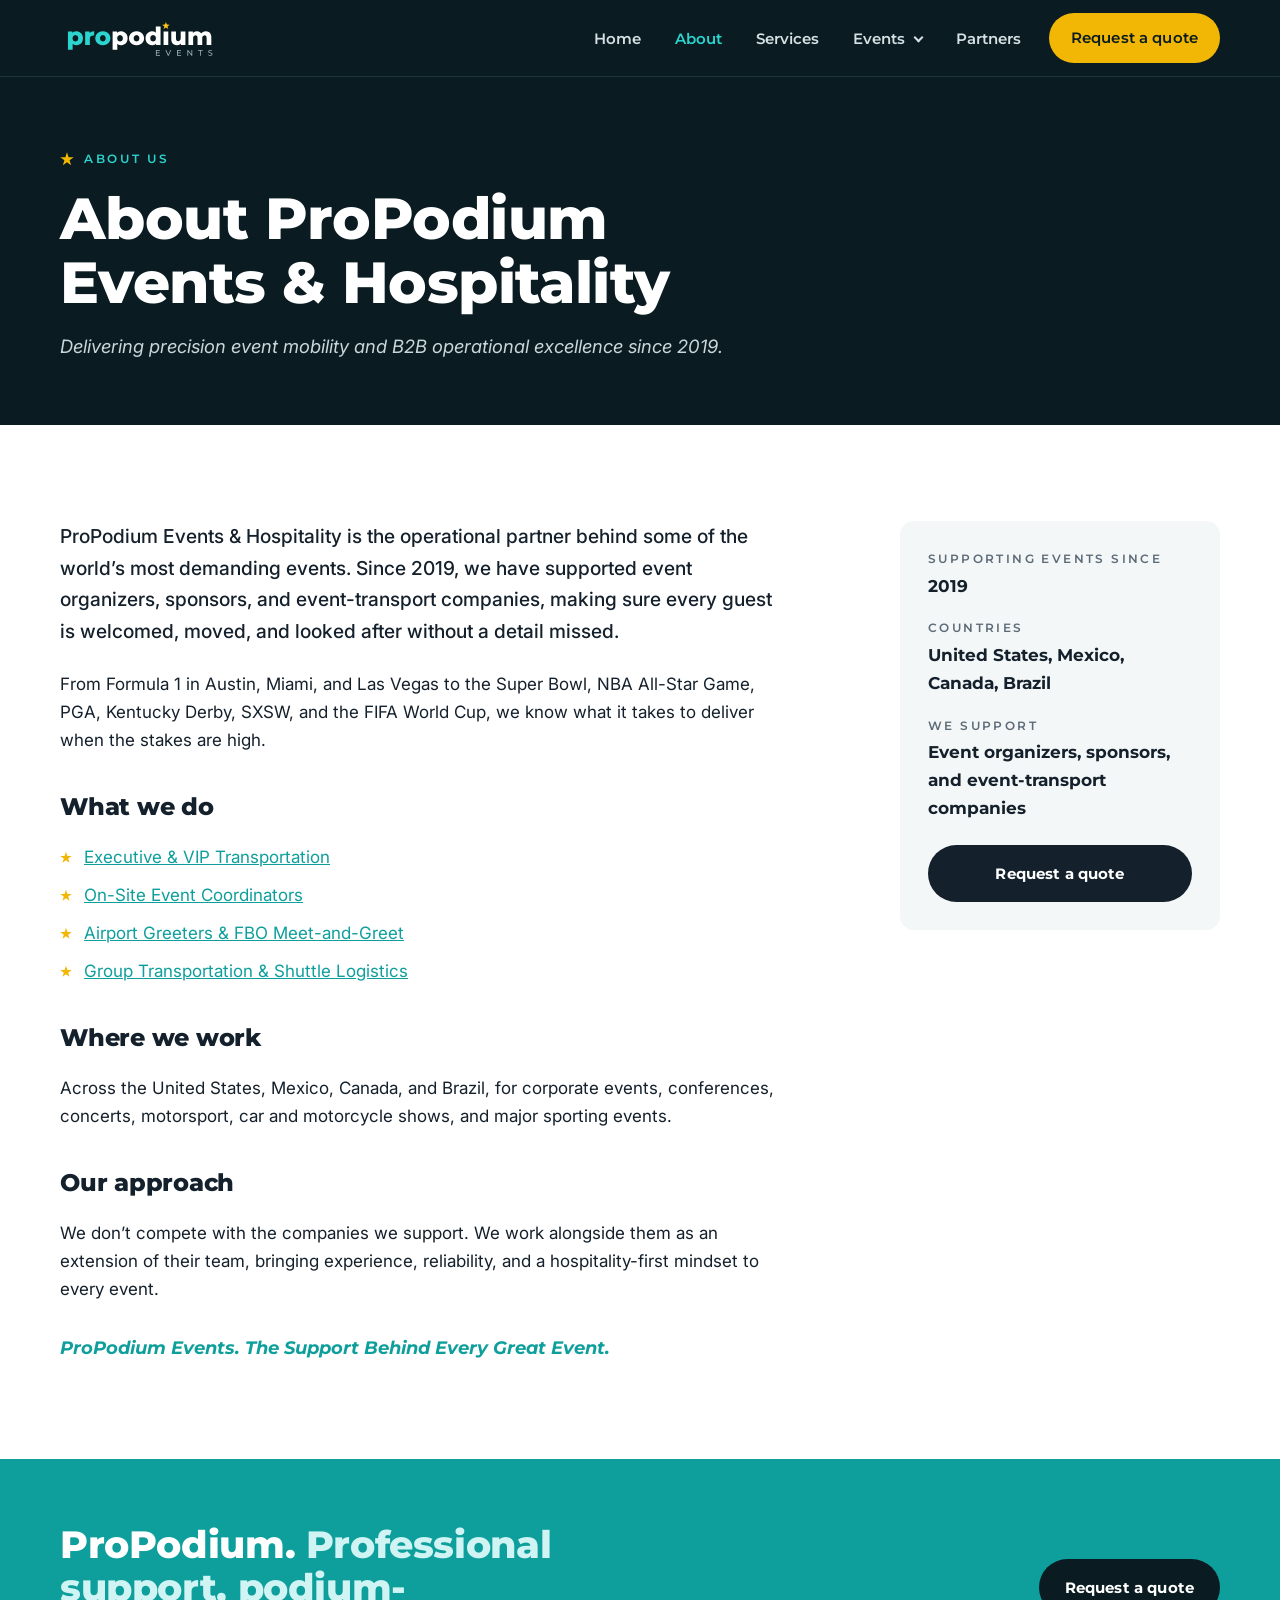
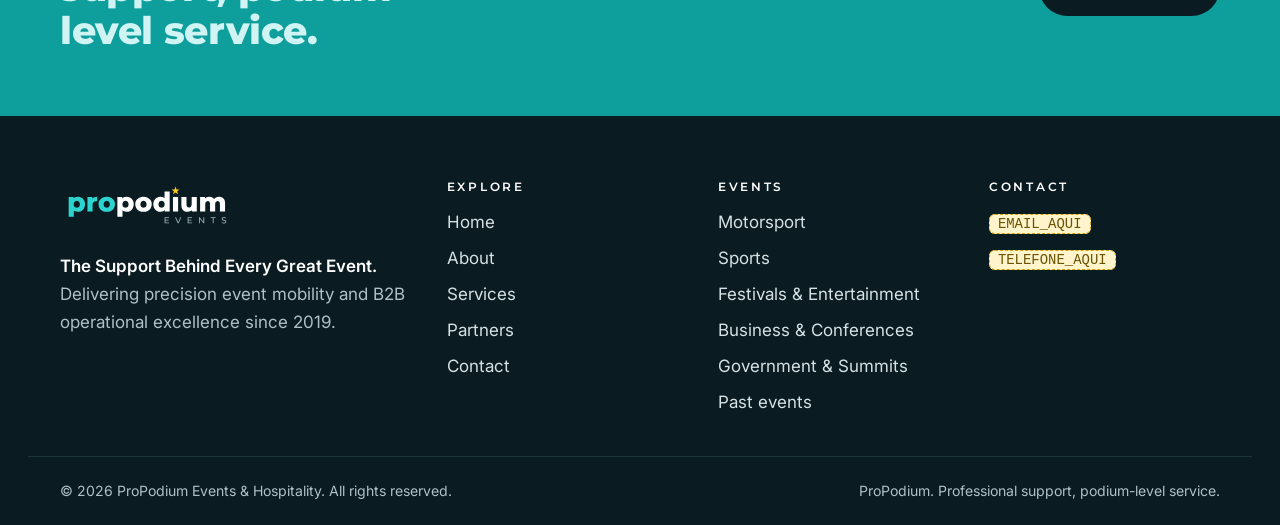
==== commit 73f549d3: "Apply Nov 26 copy updates: 2019, Services and Events pages Since 2019 everywhere, new heritage line," ====
--- a/about.html
+++ b/about.html
@@ -4,13 +4,13 @@
 <meta charset="utf-8">
 <meta name="viewport" content="width=device-width, initial-scale=1, viewport-fit=cover">
 <title>About | ProPodium Events &amp; Hospitality</title>
-<meta name="description" content="Since 2009, ProPodium Events &amp; Hospitality has supported event organizers, sponsors and event-transport companies at Formula 1, the Super Bowl, the FIFA World Cup and more.">
+<meta name="description" content="Since 2019, ProPodium Events &amp; Hospitality has supported event organizers, sponsors and event-transport companies at Formula 1, the Super Bowl, the FIFA World Cup and more.">
 <link rel="canonical" href="https://www.propodiumevents.com/about.html">
 <meta name="theme-color" content="#0A1C21">
 <meta property="og:type" content="website">
 <meta property="og:site_name" content="ProPodium Events &amp; Hospitality">
 <meta property="og:title" content="About | ProPodium Events &amp; Hospitality">
-<meta property="og:description" content="Since 2009, ProPodium Events &amp; Hospitality has supported event organizers, sponsors and event-transport companies at Formula 1, the Super Bowl, the FIFA World Cup and more.">
+<meta property="og:description" content="Since 2019, ProPodium Events &amp; Hospitality has supported event organizers, sponsors and event-transport companies at Formula 1, the Super Bowl, the FIFA World Cup and more.">
 <meta property="og:url" content="https://www.propodiumevents.com/about.html">
 <meta property="og:image" content="https://www.propodiumevents.com/assets/img/og-image.png">
 <meta name="twitter:card" content="summary_large_image">
@@ -29,30 +29,37 @@
     <a class="brand" href="./"><span class="sr-only">ProPodium Events &amp; Hospitality home</span><svg xmlns="http://www.w3.org/2000/svg" viewBox="-12.0 -8 296.7 82" aria-hidden="true" focusable="false"><path d="M18.54243542435424 46.41512915129151Q15.359778597785978 46.41512915129151 13.099630996309962 45.008302583025824Q10.839483394833948 43.601476014760145 9.663284132841328 40.76476014760148Q8.487084870848708 37.928044280442805 8.487084870848708 33.5Q8.487084870848708 29.025830258302584 9.59409594095941 26.18911439114391Q10.70110701107011 23.35239852398524 12.938191881918819 21.968634686346864Q15.175276752767527 20.584870848708487 18.54243542435424 20.584870848708487Q21.95571955719557 20.584870848708487 24.74630996309963 22.176199261992622Q27.53690036900369 23.767527675276753 29.174354243542435 26.650369003690038Q30.81180811808118 29.53321033210332 30.81180811808118 33.5Q30.81180811808118 37.46678966789668 29.174354243542435 40.37269372693727Q27.53690036900369 43.27859778597786 24.74630996309963 44.84686346863468Q21.95571955719557 46.41512915129151 18.54243542435424 46.41512915129151ZM2.8136531365313653 54.94833948339483V21.0H11.162361623616237V25.243542435424356L11.116236162361623 33.5L11.57749077490775 41.80258302583026V54.94833948339483ZM16.69741697416974 39.450184501845015Q18.173431734317344 39.450184501845015 19.349630996309962 38.75830258302583Q20.525830258302584 38.066420664206646 21.240774907749078 36.72878228782288Q21.95571955719557 35.391143911439116 21.95571955719557 33.5Q21.95571955719557 31.608856088560884 21.240774907749078 30.27121771217712Q20.525830258302584 28.933579335793358 19.349630996309962 28.24169741697417Q18.173431734317344 27.54981549815498 16.69741697416974 27.54981549815498Q15.22140221402214 27.54981549815498 14.04520295202952 28.24169741697417Q12.8690036900369 28.933579335793358 12.154059040590406 30.27121771217712Q11.439114391143912 31.608856088560884 11.439114391143912 33.5Q11.439114391143912 35.391143911439116 12.154059040590406 36.72878228782288Q12.8690036900369 38.066420664206646 14.04520295202952 38.75830258302583Q15.22140221402214 39.450184501845015 16.69741697416974 39.450184501845015Z M34.87084870848708 46.0V21.0H43.21955719557195V28.28782287822878L41.974169741697416 26.21217712177122Q43.08118081180812 23.39852398523985 45.571955719557195 21.99169741697417Q48.062730627306266 20.584870848708487 51.61439114391143 20.584870848708487V28.472324723247233Q51.01476014760147 28.380073800738007 50.57656826568265 28.3570110701107Q50.138376383763834 28.333948339483396 49.630996309963095 28.333948339483396Q46.955719557195565 28.333948339483396 45.29520295202951 29.78690036900369Q43.63468634686347 31.239852398523986 43.63468634686347 34.51476014760148V46.0Z M67.85055350553505 46.41512915129151Q63.74538745387453 46.41512915129151 60.562730627306266 44.75461254612546Q57.380073800738 43.09409594095941 55.55811808118081 40.16512915129151Q53.736162361623606 37.23616236162361 53.736162361623606 33.45387453874539Q53.736162361623606 29.671586715867157 55.55811808118081 26.76568265682657Q57.380073800738 23.85977859778598 60.562730627306266 22.222324723247233Q63.74538745387453 20.584870848708487 67.85055350553505 20.584870848708487Q71.95571955719556 20.584870848708487 75.16143911439113 22.222324723247233Q78.36715867158671 23.85977859778598 80.1660516605166 26.76568265682657Q81.9649446494465 29.671586715867157 81.9649446494465 33.45387453874539Q81.9649446494465 37.23616236162361 80.1660516605166 40.16512915129151Q78.36715867158671 43.09409594095941 75.16143911439113 44.75461254612546Q71.95571955719556 46.41512915129151 67.85055350553505 46.41512915129151ZM67.85055350553505 39.450184501845015Q69.37269372693726 39.450184501845015 70.54889298892988 38.75830258302583Q71.7250922509225 38.066420664206646 72.41697416974169 36.70571955719558Q73.10885608856088 35.345018450184504 73.10885608856088 33.45387453874539Q73.10885608856088 31.562730627306273 72.41697416974169 30.248154981549817Q71.7250922509225 28.933579335793358 70.54889298892988 28.24169741697417Q69.37269372693726 27.54981549815498 67.85055350553505 27.54981549815498Q66.37453874538744 27.54981549815498 65.19833948339482 28.24169741697417Q64.02214022140221 28.933579335793358 63.30719557195572 30.248154981549817Q62.592250922509216 31.562730627306273 62.592250922509216 33.45387453874539Q62.592250922509216 35.345018450184504 63.30719557195572 36.70571955719558Q64.02214022140221 38.066420664206646 65.19833948339482 38.75830258302583Q66.37453874538744 39.450184501845015 67.85055350553505 39.450184501845015Z" fill="#2CD4CF"/><path d="M101.75276752767527 46.41512915129151Q98.57011070110701 46.41512915129151 96.309963099631 45.008302583025824Q94.04981549815498 43.601476014760145 92.87361623616236 40.76476014760148Q91.69741697416974 37.928044280442805 91.69741697416974 33.5Q91.69741697416974 29.025830258302584 92.80442804428044 26.18911439114391Q93.91143911439114 23.35239852398524 96.14852398523985 21.968634686346864Q98.38560885608857 20.584870848708487 101.75276752767527 20.584870848708487Q105.16605166051662 20.584870848708487 107.95664206642067 22.176199261992622Q110.74723247232473 23.767527675276753 112.38468634686348 26.650369003690038Q114.02214022140222 29.53321033210332 114.02214022140222 33.5Q114.02214022140222 37.46678966789668 112.38468634686348 40.37269372693727Q110.74723247232473 43.27859778597786 107.95664206642067 44.84686346863468Q105.16605166051662 46.41512915129151 101.75276752767527 46.41512915129151ZM86.02398523985241 54.94833948339483V21.0H94.37269372693727V25.243542435424356L94.32656826568265 33.5L94.78782287822878 41.80258302583026V54.94833948339483ZM99.90774907749078 39.450184501845015Q101.38376383763838 39.450184501845015 102.559963099631 38.75830258302583Q103.73616236162363 38.066420664206646 104.45110701107012 36.72878228782288Q105.16605166051662 35.391143911439116 105.16605166051662 33.5Q105.16605166051662 31.608856088560884 104.45110701107012 30.27121771217712Q103.73616236162363 28.933579335793358 102.559963099631 28.24169741697417Q101.38376383763838 27.54981549815498 99.90774907749078 27.54981549815498Q98.43173431734317 27.54981549815498 97.25553505535055 28.24169741697417Q96.07933579335794 28.933579335793358 95.36439114391145 30.27121771217712Q94.64944649446495 31.608856088560884 94.64944649446495 33.5Q94.64944649446495 35.391143911439116 95.36439114391145 36.72878228782288Q96.07933579335794 38.066420664206646 97.25553505535055 38.75830258302583Q98.43173431734317 39.450184501845015 99.90774907749078 39.450184501845015Z M130.62730627306274 46.41512915129151Q126.52214022140221 46.41512915129151 123.33948339483395 44.75461254612546Q120.15682656826569 43.09409594095941 118.33487084870849 40.16512915129151Q116.5129151291513 37.23616236162361 116.5129151291513 33.45387453874539Q116.5129151291513 29.671586715867157 118.33487084870849 26.76568265682657Q120.15682656826569 23.85977859778598 123.33948339483395 22.222324723247233Q126.52214022140221 20.584870848708487 130.62730627306274 20.584870848708487Q134.73247232472323 20.584870848708487 137.9381918819188 22.222324723247233Q141.1439114391144 23.85977859778598 142.94280442804427 26.76568265682657Q144.74169741697418 29.671586715867157 144.74169741697418 33.45387453874539Q144.74169741697418 37.23616236162361 142.94280442804427 40.16512915129151Q141.1439114391144 43.09409594095941 137.9381918819188 44.75461254612546Q134.73247232472323 46.41512915129151 130.62730627306274 46.41512915129151ZM130.62730627306274 39.450184501845015Q132.14944649446494 39.450184501845015 133.32564575645756 38.75830258302583Q134.50184501845018 38.066420664206646 135.1937269372694 36.70571955719558Q135.88560885608857 35.345018450184504 135.88560885608857 33.45387453874539Q135.88560885608857 31.562730627306273 135.1937269372694 30.248154981549817Q134.50184501845018 28.933579335793358 133.32564575645756 28.24169741697417Q132.14944649446494 27.54981549815498 130.62730627306274 27.54981549815498Q129.15129151291512 27.54981549815498 127.9750922509225 28.24169741697417Q126.7988929889299 28.933579335793358 126.0839483394834 30.248154981549817Q125.3690036900369 31.562730627306273 125.3690036900369 33.45387453874539Q125.3690036900369 35.345018450184504 126.0839483394834 36.70571955719558Q126.7988929889299 38.066420664206646 127.9750922509225 38.75830258302583Q129.15129151291512 39.450184501845015 130.62730627306274 39.450184501845015Z M159.68634686346866 46.41512915129151Q156.27306273062732 46.41512915129151 153.48247232472326 44.82380073800738Q150.6918819188192 43.23247232472325 149.03136531365317 40.34963099630996Q147.3708487084871 37.46678966789668 147.3708487084871 33.45387453874539Q147.3708487084871 29.487084870848708 149.03136531365317 26.604243542435427Q150.6918819188192 23.72140221402214 153.48247232472326 22.153136531365313Q156.27306273062732 20.584870848708487 159.68634686346866 20.584870848708487Q162.91512915129152 20.584870848708487 165.15221402214024 21.968634686346864Q167.38929889298893 23.35239852398524 168.54243542435427 26.21217712177122Q169.69557195571957 29.071955719557195 169.69557195571957 33.45387453874539Q169.69557195571957 37.928044280442805 168.58856088560887 40.78782287822878Q167.48154981549817 43.64760147601476 165.26752767527677 45.03136531365314Q163.05350553505536 46.41512915129151 159.68634686346866 46.41512915129151ZM161.53136531365314 39.450184501845015Q163.00738007380076 39.450184501845015 164.18357933579335 38.75830258302583Q165.35977859778598 38.066420664206646 166.05166051660518 36.70571955719558Q166.74354243542436 35.345018450184504 166.74354243542436 33.45387453874539Q166.74354243542436 31.562730627306273 166.05166051660518 30.248154981549817Q165.35977859778598 28.933579335793358 164.18357933579335 28.24169741697417Q163.00738007380076 27.54981549815498 161.53136531365314 27.54981549815498Q160.00922509225094 27.54981549815498 158.83302583025832 28.24169741697417Q157.6568265682657 28.933579335793358 156.96494464944652 30.248154981549817Q156.27306273062732 31.562730627306273 156.27306273062732 33.45387453874539Q156.27306273062732 35.345018450184504 156.96494464944652 36.70571955719558Q157.6568265682657 38.066420664206646 158.83302583025832 38.75830258302583Q160.00922509225094 39.450184501845015 161.53136531365314 39.450184501845015ZM167.02029520295204 46.0V41.710332103321036L167.06642066420665 33.45387453874539L166.60516605166052 25.19741697416974V11.774907749077492H175.36900369003692V46.0Z M180.99630996309963 46.0V21.0H189.760147601476V46.0Z M205.950184501845 46.41512915129151Q202.90590405904058 46.41512915129151 200.48431734317342 45.215867158671585Q198.06273062730625 44.01660516605166 196.70202952029518 41.45664206642066Q195.34132841328412 38.896678966789665 195.34132841328412 34.9760147601476V21.0H204.10516605166052V33.54612546125461Q204.10516605166052 36.452029520295206 205.1891143911439 37.69741697416974Q206.2730627306273 38.94280442804428 208.25645756457564 38.94280442804428Q209.5479704797048 38.94280442804428 210.60885608856086 38.343173431734314Q211.66974169741695 37.74354243542435 212.31549815498153 36.428966789667896Q212.9612546125461 35.11439114391144 212.9612546125461 33.03874538745387V21.0H221.7250922509225V46.0H213.37638376383762V38.94280442804428L214.99077490774906 40.92619926199262Q213.6992619926199 43.693726937269375 211.25461254612543 45.05442804428044Q208.80996309963098 46.41512915129151 205.950184501845 46.41512915129151Z M227.35239852398524 46.0V21.0H235.70110701107012V27.964944649446494L234.04059040590406 25.981549815498155Q235.42435424354244 23.30627306273063 237.8228782287823 21.945571955719558Q240.22140221402213 20.584870848708487 243.17343173431735 20.584870848708487Q246.54059040590406 20.584870848708487 249.10055350553506 22.314575645756456Q251.66051660516604 24.04428044280443 252.5369003690037 27.68819188191882L249.6771217712177 27.088560885608857Q251.01476014760146 24.04428044280443 253.7130996309963 22.314575645756456Q256.41143911439116 20.584870848708487 259.9169741697417 20.584870848708487Q262.8228782287823 20.584870848708487 265.1060885608856 21.761070110701105Q267.3892988929889 22.937269372693727 268.70387453874537 25.381918819188193Q270.01845018450183 27.826568265682656 270.01845018450183 31.70110701107011V46.0H261.2546125461255V33.1309963099631Q261.2546125461255 30.45571955719557 260.239852398524 29.23339483394834Q259.2250922509225 28.01107011070111 257.47232472324725 28.01107011070111Q256.2269372693727 28.01107011070111 255.21217712177122 28.61070110701107Q254.19741697416973 29.210332103321033 253.6439114391144 30.432656826568262Q253.09040590405903 31.654981549815496 253.09040590405903 33.59225092250922V46.0H244.32656826568265V33.1309963099631Q244.32656826568265 30.45571955719557 243.33487084870848 29.23339483394834Q242.34317343173433 28.01107011070111 240.54428044280442 28.01107011070111Q239.25276752767527 28.01107011070111 238.2610701107011 28.61070110701107Q237.26937269372692 29.210332103321033 236.69280442804427 30.432656826568262Q236.11623616236162 31.654981549815496 236.11623616236162 33.59225092250922V46.0Z" fill="#FFFFFF"/><path d="M185.40 3.30 L187.18 8.05 L192.25 8.28 L188.28 11.43 L189.63 16.32 L185.40 13.52 L181.17 16.32 L182.53 11.43 L178.55 8.28 L183.62 8.05Z" fill="#FFC61A"/><path d="M166.73485239852397 66.0V55.5H174.144852398524V56.805H168.23485239852397V64.695H174.35485239852397V66.0ZM168.09985239852398 61.305V60.03H173.49985239852398V61.305Z M189.11485239852396 66.0 184.494852398524 55.5H186.11485239852396L190.35985239852397 65.19H189.42985239852396L193.70485239852397 55.5H195.20485239852397L190.59985239852398 66.0Z M206.06485239852395 66.0V55.5H213.47485239852398V56.805H207.56485239852395V64.695H213.68485239852396V66.0ZM207.42985239852396 61.305V60.03H212.82985239852397V61.305Z M225.41485239852395 66.0V55.5H226.64485239852397L233.58985239852396 64.125H232.94485239852395V55.5H234.44485239852395V66.0H233.21485239852396L226.26985239852397 57.375H226.91485239852395V66.0Z M248.97985239852395 66.0V56.805H245.37985239852395V55.5H254.06485239852395V56.805H250.46485239852396V66.0Z M268.05985239852396 66.12Q266.85985239852397 66.12 265.764852398524 65.7525Q264.669852398524 65.385 264.039852398524 64.8L264.594852398524 63.63Q265.19485239852395 64.155 266.12485239852396 64.5Q267.05485239852396 64.845 268.05985239852396 64.845Q268.974852398524 64.845 269.544852398524 64.63499999999999Q270.11485239852396 64.425 270.384852398524 64.0575Q270.654852398524 63.69 270.654852398524 63.225Q270.654852398524 62.685 270.30235239852396 62.355000000000004Q269.94985239852394 62.025 269.38735239852394 61.8225Q268.82485239852394 61.62 268.149852398524 61.47Q267.474852398524 61.32 266.792352398524 61.1175Q266.10985239852397 60.915 265.54735239852397 60.599999999999994Q264.98485239852397 60.285 264.639852398524 59.7525Q264.294852398524 59.22 264.294852398524 58.38Q264.294852398524 57.57 264.722352398524 56.8875Q265.149852398524 56.205 266.042352398524 55.792500000000004Q266.93485239852396 55.38 268.31485239852395 55.38Q269.229852398524 55.38 270.129852398524 55.620000000000005Q271.029852398524 55.86 271.68985239852395 56.31L271.19485239852395 57.51Q270.519852398524 57.06 269.769852398524 56.8575Q269.019852398524 56.655 268.31485239852395 56.655Q267.42985239852396 56.655 266.85985239852397 56.88Q266.289852398524 57.105000000000004 266.02735239852393 57.480000000000004Q265.76485239852394 57.855000000000004 265.76485239852394 58.32Q265.76485239852394 58.875 266.11735239852396 59.205Q266.469852398524 59.535 267.032352398524 59.73Q267.594852398524 59.925 268.269852398524 60.082499999999996Q268.94485239852395 60.24 269.62735239852395 60.435Q270.30985239852396 60.63 270.87235239852396 60.945Q271.43485239852396 61.26 271.779852398524 61.785Q272.12485239852396 62.31 272.12485239852396 63.135Q272.12485239852396 63.93 271.68985239852395 64.6125Q271.25485239852395 65.295 270.347352398524 65.70750000000001Q269.43985239852395 66.12 268.05985239852396 66.12Z" fill="#9FB3BD"/></svg>
 </a>
     <button class="menu-toggle" type="button" aria-expanded="false" aria-controls="nav-links-about">Menu</button>
-    <ul class="nav-links" id="nav-links-about"><li><a href="./">Home</a></li><li><a href="about.html" aria-current="page">About</a></li><li><a href="partners.html">Partners</a></li><li><a class="btn btn-gold" href="contact.html">Request a quote</a></li></ul>
+    <ul class="nav-links" id="nav-links-about">
+      <li><a href="./">Home</a></li>
+      <li><a href="about.html" aria-current="page">About</a></li>
+      <li><a href="services.html">Services</a></li>
+      <li class="has-sub"><a href="events.html">Events <span class="caret" aria-hidden="true"></span></a><ul class="sub" aria-label="Events"><li><a href="events.html">All events</a></li><li><a href="events/motorsport.html">Motorsport</a></li><li><a href="events/sports.html">Sports</a></li><li><a href="events/festivals.html">Festivals & Entertainment</a></li><li><a href="events/business.html">Business & Conferences</a></li><li><a href="events/government.html">Government & Summits</a></li><li><a href="events/past-events.html">Past events</a></li></ul></li>
+      <li><a href="partners.html">Partners</a></li>
+      <li><a class="btn btn-gold" href="contact.html">Request a quote</a></li>
+    </ul>
   </div>
 </header>
 <main id="main">
 <section class="page-hero"><div class="wrap">
   <span class="eyebrow"><span class="star" aria-hidden="true"></span>About us</span>
   <h1>About ProPodium Events &amp; Hospitality</h1>
-  <p>The support behind every great event.</p>
+  <p>Delivering precision event mobility and B2B operational excellence since 2019.</p>
 </div></section>
 <section class="section"><div class="wrap about-grid">
   <div class="prose">
-    <p class="lead">ProPodium Events &amp; Hospitality is the operational partner behind some of the world&rsquo;s most demanding events. Since 2009, we have supported event organizers, sponsors, and event-transport companies, making sure every guest is welcomed, moved, and looked after without a detail missed.</p>
+    <p class="lead">ProPodium Events &amp; Hospitality is the operational partner behind some of the world&rsquo;s most demanding events. Since 2019, we have supported event organizers, sponsors, and event-transport companies, making sure every guest is welcomed, moved, and looked after without a detail missed.</p>
     <p>From Formula 1 in Austin, Miami, and Las Vegas to the Super Bowl, NBA All-Star Game, PGA, Kentucky Derby, SXSW, and the FIFA World Cup, we know what it takes to deliver when the stakes are high.</p>
     <h2>What we do</h2>
-    <ul><li><span class="star" aria-hidden="true"></span><span>Executive and VIP transportation</span></li><li><span class="star" aria-hidden="true"></span><span>On-site event coordinators</span></li><li><span class="star" aria-hidden="true"></span><span>Airport greeters and guest welcome</span></li><li><span class="star" aria-hidden="true"></span><span>Group transportation coordination and event setup</span></li></ul>
+    <ul><li><span class="star" aria-hidden="true"></span><span><a href="services.html#executive-vip">Executive &amp; VIP Transportation</a></span></li><li><span class="star" aria-hidden="true"></span><span><a href="services.html#on-site-coordinators">On-Site Event Coordinators</a></span></li><li><span class="star" aria-hidden="true"></span><span><a href="services.html#airport-greeters">Airport Greeters &amp; FBO Meet-and-Greet</a></span></li><li><span class="star" aria-hidden="true"></span><span><a href="services.html#group-transportation">Group Transportation &amp; Shuttle Logistics</a></span></li></ul>
     <h2>Where we work</h2>
     <p>Across the United States, Mexico, Canada, and Brazil, for corporate events, conferences, concerts, motorsport, car and motorcycle shows, and major sporting events.</p>
     <h2>Our approach</h2>
     <p>We don&rsquo;t compete with the companies we support. We work alongside them as an extension of their team, bringing experience, reliability, and a hospitality-first mindset to every event.</p>
-    <p class="signoff">ProPodium. Professional support, podium-level service.</p>
+    <p class="signoff">ProPodium Events. The Support Behind Every Great Event.</p>
   </div>
   <aside class="aside" aria-label="At a glance">
     <dl>
-      <div><dt>Supporting events since</dt><dd>2009</dd></div>
+      <div><dt>Supporting events since</dt><dd>2019</dd></div>
       <div><dt>Countries</dt><dd>United States, Mexico, Canada, Brazil</dd></div>
       <div><dt>We support</dt><dd>Event organizers, sponsors, and event-transport companies</dd></div>
     </dl>
@@ -71,16 +78,21 @@
     <div>
       <a class="brand" href="./"><span class="sr-only">ProPodium Events &amp; Hospitality home</span><svg xmlns="http://www.w3.org/2000/svg" viewBox="-12.0 -8 296.7 82" aria-hidden="true" focusable="false"><path d="M18.54243542435424 46.41512915129151Q15.359778597785978 46.41512915129151 13.099630996309962 45.008302583025824Q10.839483394833948 43.601476014760145 9.663284132841328 40.76476014760148Q8.487084870848708 37.928044280442805 8.487084870848708 33.5Q8.487084870848708 29.025830258302584 9.59409594095941 26.18911439114391Q10.70110701107011 23.35239852398524 12.938191881918819 21.968634686346864Q15.175276752767527 20.584870848708487 18.54243542435424 20.584870848708487Q21.95571955719557 20.584870848708487 24.74630996309963 22.176199261992622Q27.53690036900369 23.767527675276753 29.174354243542435 26.650369003690038Q30.81180811808118 29.53321033210332 30.81180811808118 33.5Q30.81180811808118 37.46678966789668 29.174354243542435 40.37269372693727Q27.53690036900369 43.27859778597786 24.74630996309963 44.84686346863468Q21.95571955719557 46.41512915129151 18.54243542435424 46.41512915129151ZM2.8136531365313653 54.94833948339483V21.0H11.162361623616237V25.243542435424356L11.116236162361623 33.5L11.57749077490775 41.80258302583026V54.94833948339483ZM16.69741697416974 39.450184501845015Q18.173431734317344 39.450184501845015 19.349630996309962 38.75830258302583Q20.525830258302584 38.066420664206646 21.240774907749078 36.72878228782288Q21.95571955719557 35.391143911439116 21.95571955719557 33.5Q21.95571955719557 31.608856088560884 21.240774907749078 30.27121771217712Q20.525830258302584 28.933579335793358 19.349630996309962 28.24169741697417Q18.173431734317344 27.54981549815498 16.69741697416974 27.54981549815498Q15.22140221402214 27.54981549815498 14.04520295202952 28.24169741697417Q12.8690036900369 28.933579335793358 12.154059040590406 30.27121771217712Q11.439114391143912 31.608856088560884 11.439114391143912 33.5Q11.439114391143912 35.391143911439116 12.154059040590406 36.72878228782288Q12.8690036900369 38.066420664206646 14.04520295202952 38.75830258302583Q15.22140221402214 39.450184501845015 16.69741697416974 39.450184501845015Z M34.87084870848708 46.0V21.0H43.21955719557195V28.28782287822878L41.974169741697416 26.21217712177122Q43.08118081180812 23.39852398523985 45.571955719557195 21.99169741697417Q48.062730627306266 20.584870848708487 51.61439114391143 20.584870848708487V28.472324723247233Q51.01476014760147 28.380073800738007 50.57656826568265 28.3570110701107Q50.138376383763834 28.333948339483396 49.630996309963095 28.333948339483396Q46.955719557195565 28.333948339483396 45.29520295202951 29.78690036900369Q43.63468634686347 31.239852398523986 43.63468634686347 34.51476014760148V46.0Z M67.85055350553505 46.41512915129151Q63.74538745387453 46.41512915129151 60.562730627306266 44.75461254612546Q57.380073800738 43.09409594095941 55.55811808118081 40.16512915129151Q53.736162361623606 37.23616236162361 53.736162361623606 33.45387453874539Q53.736162361623606 29.671586715867157 55.55811808118081 26.76568265682657Q57.380073800738 23.85977859778598 60.562730627306266 22.222324723247233Q63.74538745387453 20.584870848708487 67.85055350553505 20.584870848708487Q71.95571955719556 20.584870848708487 75.16143911439113 22.222324723247233Q78.36715867158671 23.85977859778598 80.1660516605166 26.76568265682657Q81.9649446494465 29.671586715867157 81.9649446494465 33.45387453874539Q81.9649446494465 37.23616236162361 80.1660516605166 40.16512915129151Q78.36715867158671 43.09409594095941 75.16143911439113 44.75461254612546Q71.95571955719556 46.41512915129151 67.85055350553505 46.41512915129151ZM67.85055350553505 39.450184501845015Q69.37269372693726 39.450184501845015 70.54889298892988 38.75830258302583Q71.7250922509225 38.066420664206646 72.41697416974169 36.70571955719558Q73.10885608856088 35.345018450184504 73.10885608856088 33.45387453874539Q73.10885608856088 31.562730627306273 72.41697416974169 30.248154981549817Q71.7250922509225 28.933579335793358 70.54889298892988 28.24169741697417Q69.37269372693726 27.54981549815498 67.85055350553505 27.54981549815498Q66.37453874538744 27.54981549815498 65.19833948339482 28.24169741697417Q64.02214022140221 28.933579335793358 63.30719557195572 30.248154981549817Q62.592250922509216 31.562730627306273 62.592250922509216 33.45387453874539Q62.592250922509216 35.345018450184504 63.30719557195572 36.70571955719558Q64.02214022140221 38.066420664206646 65.19833948339482 38.75830258302583Q66.37453874538744 39.450184501845015 67.85055350553505 39.450184501845015Z" fill="#2CD4CF"/><path d="M101.75276752767527 46.41512915129151Q98.57011070110701 46.41512915129151 96.309963099631 45.008302583025824Q94.04981549815498 43.601476014760145 92.87361623616236 40.76476014760148Q91.69741697416974 37.928044280442805 91.69741697416974 33.5Q91.69741697416974 29.025830258302584 92.80442804428044 26.18911439114391Q93.91143911439114 23.35239852398524 96.14852398523985 21.968634686346864Q98.38560885608857 20.584870848708487 101.75276752767527 20.584870848708487Q105.16605166051662 20.584870848708487 107.95664206642067 22.176199261992622Q110.74723247232473 23.767527675276753 112.38468634686348 26.650369003690038Q114.02214022140222 29.53321033210332 114.02214022140222 33.5Q114.02214022140222 37.46678966789668 112.38468634686348 40.37269372693727Q110.74723247232473 43.27859778597786 107.95664206642067 44.84686346863468Q105.16605166051662 46.41512915129151 101.75276752767527 46.41512915129151ZM86.02398523985241 54.94833948339483V21.0H94.37269372693727V25.243542435424356L94.32656826568265 33.5L94.78782287822878 41.80258302583026V54.94833948339483ZM99.90774907749078 39.450184501845015Q101.38376383763838 39.450184501845015 102.559963099631 38.75830258302583Q103.73616236162363 38.066420664206646 104.45110701107012 36.72878228782288Q105.16605166051662 35.391143911439116 105.16605166051662 33.5Q105.16605166051662 31.608856088560884 104.45110701107012 30.27121771217712Q103.73616236162363 28.933579335793358 102.559963099631 28.24169741697417Q101.38376383763838 27.54981549815498 99.90774907749078 27.54981549815498Q98.43173431734317 27.54981549815498 97.25553505535055 28.24169741697417Q96.07933579335794 28.933579335793358 95.36439114391145 30.27121771217712Q94.64944649446495 31.608856088560884 94.64944649446495 33.5Q94.64944649446495 35.391143911439116 95.36439114391145 36.72878228782288Q96.07933579335794 38.066420664206646 97.25553505535055 38.75830258302583Q98.43173431734317 39.450184501845015 99.90774907749078 39.450184501845015Z M130.62730627306274 46.41512915129151Q126.52214022140221 46.41512915129151 123.33948339483395 44.75461254612546Q120.15682656826569 43.09409594095941 118.33487084870849 40.16512915129151Q116.5129151291513 37.23616236162361 116.5129151291513 33.45387453874539Q116.5129151291513 29.671586715867157 118.33487084870849 26.76568265682657Q120.15682656826569 23.85977859778598 123.33948339483395 22.222324723247233Q126.52214022140221 20.584870848708487 130.62730627306274 20.584870848708487Q134.73247232472323 20.584870848708487 137.9381918819188 22.222324723247233Q141.1439114391144 23.85977859778598 142.94280442804427 26.76568265682657Q144.74169741697418 29.671586715867157 144.74169741697418 33.45387453874539Q144.74169741697418 37.23616236162361 142.94280442804427 40.16512915129151Q141.1439114391144 43.09409594095941 137.9381918819188 44.75461254612546Q134.73247232472323 46.41512915129151 130.62730627306274 46.41512915129151ZM130.62730627306274 39.450184501845015Q132.14944649446494 39.450184501845015 133.32564575645756 38.75830258302583Q134.50184501845018 38.066420664206646 135.1937269372694 36.70571955719558Q135.88560885608857 35.345018450184504 135.88560885608857 33.45387453874539Q135.88560885608857 31.562730627306273 135.1937269372694 30.248154981549817Q134.50184501845018 28.933579335793358 133.32564575645756 28.24169741697417Q132.14944649446494 27.54981549815498 130.62730627306274 27.54981549815498Q129.15129151291512 27.54981549815498 127.9750922509225 28.24169741697417Q126.7988929889299 28.933579335793358 126.0839483394834 30.248154981549817Q125.3690036900369 31.562730627306273 125.3690036900369 33.45387453874539Q125.3690036900369 35.345018450184504 126.0839483394834 36.70571955719558Q126.7988929889299 38.066420664206646 127.9750922509225 38.75830258302583Q129.15129151291512 39.450184501845015 130.62730627306274 39.450184501845015Z M159.68634686346866 46.41512915129151Q156.27306273062732 46.41512915129151 153.48247232472326 44.82380073800738Q150.6918819188192 43.23247232472325 149.03136531365317 40.34963099630996Q147.3708487084871 37.46678966789668 147.3708487084871 33.45387453874539Q147.3708487084871 29.487084870848708 149.03136531365317 26.604243542435427Q150.6918819188192 23.72140221402214 153.48247232472326 22.153136531365313Q156.27306273062732 20.584870848708487 159.68634686346866 20.584870848708487Q162.91512915129152 20.584870848708487 165.15221402214024 21.968634686346864Q167.38929889298893 23.35239852398524 168.54243542435427 26.21217712177122Q169.69557195571957 29.071955719557195 169.69557195571957 33.45387453874539Q169.69557195571957 37.928044280442805 168.58856088560887 40.78782287822878Q167.48154981549817 43.64760147601476 165.26752767527677 45.03136531365314Q163.05350553505536 46.41512915129151 159.68634686346866 46.41512915129151ZM161.53136531365314 39.450184501845015Q163.00738007380076 39.450184501845015 164.18357933579335 38.75830258302583Q165.35977859778598 38.066420664206646 166.05166051660518 36.70571955719558Q166.74354243542436 35.345018450184504 166.74354243542436 33.45387453874539Q166.74354243542436 31.562730627306273 166.05166051660518 30.248154981549817Q165.35977859778598 28.933579335793358 164.18357933579335 28.24169741697417Q163.00738007380076 27.54981549815498 161.53136531365314 27.54981549815498Q160.00922509225094 27.54981549815498 158.83302583025832 28.24169741697417Q157.6568265682657 28.933579335793358 156.96494464944652 30.248154981549817Q156.27306273062732 31.562730627306273 156.27306273062732 33.45387453874539Q156.27306273062732 35.345018450184504 156.96494464944652 36.70571955719558Q157.6568265682657 38.066420664206646 158.83302583025832 38.75830258302583Q160.00922509225094 39.450184501845015 161.53136531365314 39.450184501845015ZM167.02029520295204 46.0V41.710332103321036L167.06642066420665 33.45387453874539L166.60516605166052 25.19741697416974V11.774907749077492H175.36900369003692V46.0Z M180.99630996309963 46.0V21.0H189.760147601476V46.0Z M205.950184501845 46.41512915129151Q202.90590405904058 46.41512915129151 200.48431734317342 45.215867158671585Q198.06273062730625 44.01660516605166 196.70202952029518 41.45664206642066Q195.34132841328412 38.896678966789665 195.34132841328412 34.9760147601476V21.0H204.10516605166052V33.54612546125461Q204.10516605166052 36.452029520295206 205.1891143911439 37.69741697416974Q206.2730627306273 38.94280442804428 208.25645756457564 38.94280442804428Q209.5479704797048 38.94280442804428 210.60885608856086 38.343173431734314Q211.66974169741695 37.74354243542435 212.31549815498153 36.428966789667896Q212.9612546125461 35.11439114391144 212.9612546125461 33.03874538745387V21.0H221.7250922509225V46.0H213.37638376383762V38.94280442804428L214.99077490774906 40.92619926199262Q213.6992619926199 43.693726937269375 211.25461254612543 45.05442804428044Q208.80996309963098 46.41512915129151 205.950184501845 46.41512915129151Z M227.35239852398524 46.0V21.0H235.70110701107012V27.964944649446494L234.04059040590406 25.981549815498155Q235.42435424354244 23.30627306273063 237.8228782287823 21.945571955719558Q240.22140221402213 20.584870848708487 243.17343173431735 20.584870848708487Q246.54059040590406 20.584870848708487 249.10055350553506 22.314575645756456Q251.66051660516604 24.04428044280443 252.5369003690037 27.68819188191882L249.6771217712177 27.088560885608857Q251.01476014760146 24.04428044280443 253.7130996309963 22.314575645756456Q256.41143911439116 20.584870848708487 259.9169741697417 20.584870848708487Q262.8228782287823 20.584870848708487 265.1060885608856 21.761070110701105Q267.3892988929889 22.937269372693727 268.70387453874537 25.381918819188193Q270.01845018450183 27.826568265682656 270.01845018450183 31.70110701107011V46.0H261.2546125461255V33.1309963099631Q261.2546125461255 30.45571955719557 260.239852398524 29.23339483394834Q259.2250922509225 28.01107011070111 257.47232472324725 28.01107011070111Q256.2269372693727 28.01107011070111 255.21217712177122 28.61070110701107Q254.19741697416973 29.210332103321033 253.6439114391144 30.432656826568262Q253.09040590405903 31.654981549815496 253.09040590405903 33.59225092250922V46.0H244.32656826568265V33.1309963099631Q244.32656826568265 30.45571955719557 243.33487084870848 29.23339483394834Q242.34317343173433 28.01107011070111 240.54428044280442 28.01107011070111Q239.25276752767527 28.01107011070111 238.2610701107011 28.61070110701107Q237.26937269372692 29.210332103321033 236.69280442804427 30.432656826568262Q236.11623616236162 31.654981549815496 236.11623616236162 33.59225092250922V46.0Z" fill="#FFFFFF"/><path d="M185.40 3.30 L187.18 8.05 L192.25 8.28 L188.28 11.43 L189.63 16.32 L185.40 13.52 L181.17 16.32 L182.53 11.43 L178.55 8.28 L183.62 8.05Z" fill="#FFC61A"/><path d="M166.73485239852397 66.0V55.5H174.144852398524V56.805H168.23485239852397V64.695H174.35485239852397V66.0ZM168.09985239852398 61.305V60.03H173.49985239852398V61.305Z M189.11485239852396 66.0 184.494852398524 55.5H186.11485239852396L190.35985239852397 65.19H189.42985239852396L193.70485239852397 55.5H195.20485239852397L190.59985239852398 66.0Z M206.06485239852395 66.0V55.5H213.47485239852398V56.805H207.56485239852395V64.695H213.68485239852396V66.0ZM207.42985239852396 61.305V60.03H212.82985239852397V61.305Z M225.41485239852395 66.0V55.5H226.64485239852397L233.58985239852396 64.125H232.94485239852395V55.5H234.44485239852395V66.0H233.21485239852396L226.26985239852397 57.375H226.91485239852395V66.0Z M248.97985239852395 66.0V56.805H245.37985239852395V55.5H254.06485239852395V56.805H250.46485239852396V66.0Z M268.05985239852396 66.12Q266.85985239852397 66.12 265.764852398524 65.7525Q264.669852398524 65.385 264.039852398524 64.8L264.594852398524 63.63Q265.19485239852395 64.155 266.12485239852396 64.5Q267.05485239852396 64.845 268.05985239852396 64.845Q268.974852398524 64.845 269.544852398524 64.63499999999999Q270.11485239852396 64.425 270.384852398524 64.0575Q270.654852398524 63.69 270.654852398524 63.225Q270.654852398524 62.685 270.30235239852396 62.355000000000004Q269.94985239852394 62.025 269.38735239852394 61.8225Q268.82485239852394 61.62 268.149852398524 61.47Q267.474852398524 61.32 266.792352398524 61.1175Q266.10985239852397 60.915 265.54735239852397 60.599999999999994Q264.98485239852397 60.285 264.639852398524 59.7525Q264.294852398524 59.22 264.294852398524 58.38Q264.294852398524 57.57 264.722352398524 56.8875Q265.149852398524 56.205 266.042352398524 55.792500000000004Q266.93485239852396 55.38 268.31485239852395 55.38Q269.229852398524 55.38 270.129852398524 55.620000000000005Q271.029852398524 55.86 271.68985239852395 56.31L271.19485239852395 57.51Q270.519852398524 57.06 269.769852398524 56.8575Q269.019852398524 56.655 268.31485239852395 56.655Q267.42985239852396 56.655 266.85985239852397 56.88Q266.289852398524 57.105000000000004 266.02735239852393 57.480000000000004Q265.76485239852394 57.855000000000004 265.76485239852394 58.32Q265.76485239852394 58.875 266.11735239852396 59.205Q266.469852398524 59.535 267.032352398524 59.73Q267.594852398524 59.925 268.269852398524 60.082499999999996Q268.94485239852395 60.24 269.62735239852395 60.435Q270.30985239852396 60.63 270.87235239852396 60.945Q271.43485239852396 61.26 271.779852398524 61.785Q272.12485239852396 62.31 272.12485239852396 63.135Q272.12485239852396 63.93 271.68985239852395 64.6125Q271.25485239852395 65.295 270.347352398524 65.70750000000001Q269.43985239852395 66.12 268.05985239852396 66.12Z" fill="#9FB3BD"/></svg>
 </a>
-      <p>The support behind every great event. Executive transportation, on-site coordination and guest welcome across the United States, Mexico, Canada, and Brazil.</p>
+      <p><strong class="footer-tag">The Support Behind Every Great Event.</strong> Delivering precision event mobility and B2B operational excellence since 2019.</p>
     </div>
     <div>
       <h4>Explore</h4>
       <ul>
         <li><a href="./">Home</a></li>
         <li><a href="about.html">About</a></li>
+        <li><a href="services.html">Services</a></li>
         <li><a href="partners.html">Partners</a></li>
         <li><a href="contact.html">Contact</a></li>
       </ul>
+    </div>
+    <div>
+      <h4>Events</h4>
+      <ul><li><a href="events/motorsport.html">Motorsport</a></li><li><a href="events/sports.html">Sports</a></li><li><a href="events/festivals.html">Festivals & Entertainment</a></li><li><a href="events/business.html">Business & Conferences</a></li><li><a href="events/government.html">Government & Summits</a></li><li><a href="events/past-events.html">Past events</a></li></ul>
     </div>
     <div>
       <h4>Contact</h4>
--- a/assets/css/style.css
+++ b/assets/css/style.css
@@ -95,7 +95,7 @@
   display: none; background: transparent; border: 1px solid var(--line-dark); color: var(--white);
   border-radius: 10px; padding: 10px 12px; font-family: var(--font-display); font-weight: 600; font-size: .85rem; cursor: pointer;
 }
-@media (max-width: 860px) {
+@media (max-width: 1080px) {
   .menu-toggle { display: inline-flex; }
   .nav-links {
     display: none; position: absolute; left: 0; right: 0; top: 100%;
@@ -289,7 +289,7 @@
 
 /* Footer */
 .site-footer { background: var(--night); color: #AFC0C6; }
-.footer-grid { display: grid; grid-template-columns: minmax(0, 1.4fr) minmax(0, 1fr) minmax(0, 1fr); gap: 40px; padding-block: 64px 40px; }
+.footer-grid { display: grid; grid-template-columns: minmax(0, 1.5fr) repeat(3, minmax(0, 1fr)); gap: 40px; padding-block: 64px 40px; }
 .footer-grid .brand svg { height: 48px; }
 .footer-grid p { margin-top: 16px; max-width: 26em; }
 .footer-grid h4 { font-size: .78rem; letter-spacing: .22em; text-transform: uppercase; color: var(--white); font-weight: 600; margin-bottom: 14px; }
@@ -298,6 +298,139 @@
 .footer-grid a:hover { color: var(--teal-light); }
 .footer-bottom { border-top: 1px solid var(--line-dark); padding-block: 22px; font-size: .88rem; display: flex; flex-wrap: wrap; justify-content: space-between; gap: 8px; }
 .site-footer .placeholder { font-size: .82em; }
-@media (max-width: 760px) { .footer-grid { grid-template-columns: 1fr; gap: 32px; } }
+@media (max-width: 900px) { .footer-grid { grid-template-columns: 1fr 1fr; gap: 32px; } .footer-grid > div:first-child { grid-column: 1 / -1; } }
+@media (max-width: 520px) { .footer-grid { grid-template-columns: 1fr; } }
 
 .sr-only { position: absolute; width: 1px; height: 1px; padding: 0; margin: -1px; overflow: hidden; clip: rect(0,0,0,0); white-space: nowrap; border: 0; }
+
+
+/* ===== v2: services, events, dropdown nav ===== */
+.nav-links .has-sub { position: relative; }
+.caret { display: inline-block; width: 7px; height: 7px; border-right: 2px solid currentColor; border-bottom: 2px solid currentColor; transform: translateY(-3px) rotate(45deg); margin-left: 6px; }
+.nav-links a.is-current { color: var(--teal-light); }
+.nav-links .sub { list-style: none; margin: 0; padding: 8px; display: none; }
+@media (min-width: 1081px) {
+  .nav-links .sub { position: absolute; top: 100%; left: 0; min-width: 250px; background: var(--night); border: 1px solid var(--line-dark); border-radius: 12px; box-shadow: 0 18px 40px rgba(0,0,0,.35); z-index: 60; }
+  .nav-links .has-sub:hover .sub, .nav-links .has-sub:focus-within .sub { display: grid; gap: 2px; }
+  .nav-links .sub a { display: block; border-radius: 8px; padding: 10px 12px; }
+  .nav-links .has-sub::after { content: ""; position: absolute; left: 0; right: 0; top: 100%; height: 10px; }
+}
+@media (max-width: 1080px) {
+  .nav-links .sub { display: grid; padding: 0 0 6px 16px; border-left: 2px solid var(--line-dark); margin-left: 8px; }
+  .nav-links .sub a { display: block; padding: 10px 8px; font-weight: 500; }
+  .caret { display: none; }
+  .nav-links { max-height: calc(100dvh - 76px); overflow-y: auto; }
+}
+
+.service-link { text-decoration: none; color: inherit; transition: border-color .2s, transform .2s; }
+.service-link:hover { border-color: var(--teal); transform: translateY(-2px); }
+.service-link p { margin: -8px 0 0; }
+.more { font-family: var(--font-display); font-weight: 700; font-size: .9rem; color: var(--teal); margin-top: auto; text-decoration: none; }
+.page-hero p.plain { font-style: normal; }
+.footer-tag { color: var(--white); font-weight: 600; }
+
+/* category cards */
+.cat-grid { display: grid; grid-template-columns: repeat(3, minmax(0, 1fr)); gap: 16px; }
+@media (max-width: 980px) { .cat-grid { grid-template-columns: repeat(2, minmax(0, 1fr)); } }
+@media (max-width: 620px) { .cat-grid { grid-template-columns: 1fr; } }
+.cat-card { border: 1px solid var(--line-dark); border-radius: var(--radius); padding: 26px 24px; display: flex; flex-direction: column; gap: 14px; background: var(--night-2); min-width: 0; }
+.cat-card h3 { font-size: 1.25rem; font-weight: 800; line-height: 1.25; }
+.cat-card h3 a { color: var(--white); text-decoration: none; }
+.cat-card h3 a:hover { color: var(--teal-light); }
+.cat-menu { font-family: var(--font-display); font-weight: 600; font-size: .72rem; letter-spacing: .2em; text-transform: uppercase; color: var(--gold); }
+.cat-events { list-style: none; margin: 0; padding: 0; display: flex; flex-wrap: wrap; gap: 8px; }
+.cat-events a { display: inline-block; border: 1px solid var(--line-dark); border-radius: 999px; padding: 5px 12px; font-size: .85rem; color: #D5E1E4; text-decoration: none; }
+.cat-events a:hover { border-color: var(--teal-light); color: var(--white); }
+.cat-card p { color: #C9D6DA; margin: 0; }
+.cat-card .more { color: var(--teal-light); }
+.cat-past { border-style: dashed; }
+.cat-grid.light .cat-card { background: var(--white); border-color: var(--line); }
+.cat-grid.light .cat-card h3 a { color: var(--ink); }
+.cat-grid.light .cat-card h3 a:hover { color: var(--teal); }
+.cat-grid.light .cat-menu { color: var(--teal); }
+.cat-grid.light .cat-events a { border-color: var(--line); color: var(--ink); background: var(--paper); }
+.cat-grid.light .cat-events a:hover { border-color: var(--teal); }
+.cat-grid.light .cat-card p { color: var(--slate); }
+.cat-grid.light .cat-card .more { color: var(--teal); }
+
+/* photo placeholder */
+.media-ph { margin: 0; display: grid; gap: 10px; }
+.media-ph-box { aspect-ratio: 16 / 10; border-radius: var(--radius); border: 2px dashed #9FB3BD; display: grid; place-items: center;
+  background: linear-gradient(135deg, var(--night) 0%, #123139 55%, var(--teal) 140%); }
+.media-ph-box .star { width: 44px; height: 44px; opacity: .85; }
+.media-ph figcaption { font-size: .88rem; color: var(--slate); }
+.media-ph figcaption strong { color: var(--ink); }
+
+/* jump nav */
+.jump { background: var(--white); border-bottom: 1px solid var(--line); position: sticky; top: calc(env(safe-area-inset-top, 0px) + 76px); z-index: 40; }
+.jump ul { list-style: none; margin: 0; padding: 12px 0; display: flex; gap: 8px; overflow-x: auto; scrollbar-width: thin; }
+.jump a { display: inline-block; white-space: nowrap; padding: 7px 14px; border-radius: 999px; background: var(--paper); border: 1px solid var(--line); color: var(--ink); text-decoration: none; font-family: var(--font-display); font-weight: 600; font-size: .85rem; }
+.jump a:hover { border-color: var(--teal); color: var(--teal); }
+[id] { scroll-margin-top: 150px; }
+
+/* services page */
+.svc-grid { display: grid; grid-template-columns: minmax(0, 1.15fr) minmax(0, 1fr); gap: 56px; align-items: center; }
+.svc-grid.flip .svc-copy { order: 2; }
+.svc-copy { display: grid; gap: 16px; }
+.svc-copy h2 { font-size: clamp(1.6rem, 3vw, 2.3rem); font-weight: 800; line-height: 1.15; }
+.svc-sub { font-size: 1.12rem; color: var(--teal); font-weight: 600; margin: 0; }
+.svc-copy > p { margin: 0; }
+.feat-title { font-size: .78rem; letter-spacing: .2em; text-transform: uppercase; color: var(--slate); font-weight: 600; margin-top: 6px; }
+.features { list-style: none; padding: 0; margin: 0; display: grid; grid-template-columns: 1fr 1fr; gap: 10px 20px; }
+.features li { display: flex; gap: 10px; align-items: flex-start; font-weight: 500; }
+.features .star { width: 14px; height: 14px; flex: none; margin-top: 5px; }
+@media (max-width: 900px) { .svc-grid { grid-template-columns: 1fr; gap: 32px; } .svc-grid.flip .svc-copy { order: 0; } }
+@media (max-width: 520px) { .features { grid-template-columns: 1fr; } }
+
+/* category pages */
+.svc-strip { padding-block: 40px; }
+.strip-title { font-size: .8rem; letter-spacing: .2em; text-transform: uppercase; color: var(--slate); font-weight: 600; margin-bottom: 16px; }
+.svc-chips { list-style: none; margin: 0; padding: 0; display: flex; flex-wrap: wrap; gap: 10px; }
+.svc-chips a { display: inline-flex; align-items: center; gap: 8px; background: var(--white); border: 1px solid var(--line); border-radius: 999px; padding: 9px 16px; color: var(--ink); text-decoration: none; font-weight: 600; font-size: .95rem; }
+.svc-chips a:hover { border-color: var(--teal); }
+.svc-chips .star { width: 13px; height: 13px; }
+.events-list { padding-block: 24px 72px; }
+.event-block { padding-block: 48px; border-bottom: 1px solid var(--line); }
+.event-block:last-child { border-bottom: 0; }
+.event-block > h2 { font-size: clamp(1.45rem, 2.8vw, 2rem); font-weight: 800; line-height: 1.2; margin-bottom: 24px; max-width: 32ch; }
+.event-grid { display: grid; grid-template-columns: minmax(0, 1.5fr) minmax(0, 1fr); gap: 40px; align-items: start; }
+.event-copy { display: grid; gap: 22px; }
+.event-copy > p { margin: 0; }
+.spotlight { background: var(--paper); border-radius: var(--radius); padding: 20px 22px; }
+.spotlight h3 { display: flex; align-items: center; gap: 10px; font-size: .95rem; font-weight: 700; margin-bottom: 10px; }
+.spotlight .star { width: 16px; height: 16px; }
+.spotlight ul { margin: 0; padding-left: 1.1em; display: grid; gap: 4px; }
+.spotlight p { margin: 0; }
+.details { background: var(--night); color: #D5E1E4; border-radius: var(--radius); padding: 24px; position: sticky; top: 170px; }
+.details h3 { color: var(--gold); font-size: .78rem; letter-spacing: .2em; text-transform: uppercase; font-weight: 600; margin-bottom: 14px; }
+.details dl { margin: 0; display: grid; gap: 14px; }
+.details dt { font-family: var(--font-display); font-weight: 700; color: var(--white); font-size: .92rem; }
+.details dd { margin: 2px 0 0; font-size: .95rem; }
+.details a { color: var(--teal-light); word-break: break-word; }
+@media (max-width: 900px) { .event-grid { grid-template-columns: 1fr; gap: 24px; } .details { position: static; } }
+.cat-cta h2 { max-width: 34ch; font-size: clamp(1.35rem, 2.6vw, 1.9rem); }
+.cta-contact { margin: 12px 0 0; color: #E6FAF9; font-weight: 500; }
+.cta-contact a { color: var(--white); font-weight: 700; }
+.other-cats { padding-block: 48px; }
+.other-cats .chips a { color: var(--ink); text-decoration: none; }
+.other-cats .chips li:hover { border-color: var(--teal); }
+
+/* past events matrix */
+.matrix-wrap { overflow-x: auto; border: 1px solid var(--line); border-radius: var(--radius); }
+.matrix { width: 100%; border-collapse: collapse; font-size: .95rem; min-width: 860px; }
+.matrix th, .matrix td { text-align: left; vertical-align: top; padding: 18px 16px; border-bottom: 1px solid var(--line); }
+.matrix thead th { background: var(--night); color: var(--white); font-family: var(--font-display); font-weight: 600; font-size: .78rem; letter-spacing: .08em; text-transform: uppercase; }
+.matrix tbody th { font-family: var(--font-display); font-weight: 800; color: var(--ink); }
+.matrix tbody tr:nth-child(even) { background: var(--paper); }
+.matrix tbody tr:last-child > * { border-bottom: 0; }
+.contact-list { list-style: none; margin: 0; padding: 0; display: grid; gap: 4px; }
+.contact-list a { color: var(--teal); font-size: .88rem; word-break: break-all; }
+@media (max-width: 760px) {
+  .matrix-wrap { border: 0; overflow: visible; }
+  .matrix { min-width: 0; }
+  .matrix thead { position: absolute; width: 1px; height: 1px; overflow: hidden; clip: rect(0,0,0,0); }
+  .matrix, .matrix tbody, .matrix tr, .matrix th, .matrix td { display: block; }
+  .matrix tr { border: 1px solid var(--line); border-radius: var(--radius); margin-bottom: 16px; overflow: hidden; background: var(--white) !important; }
+  .matrix tbody th { background: var(--night); color: var(--white); }
+  .matrix td::before { content: attr(data-label); display: block; font-family: var(--font-display); font-weight: 600; font-size: .72rem; letter-spacing: .12em; text-transform: uppercase; color: var(--slate); margin-bottom: 4px; }
+}
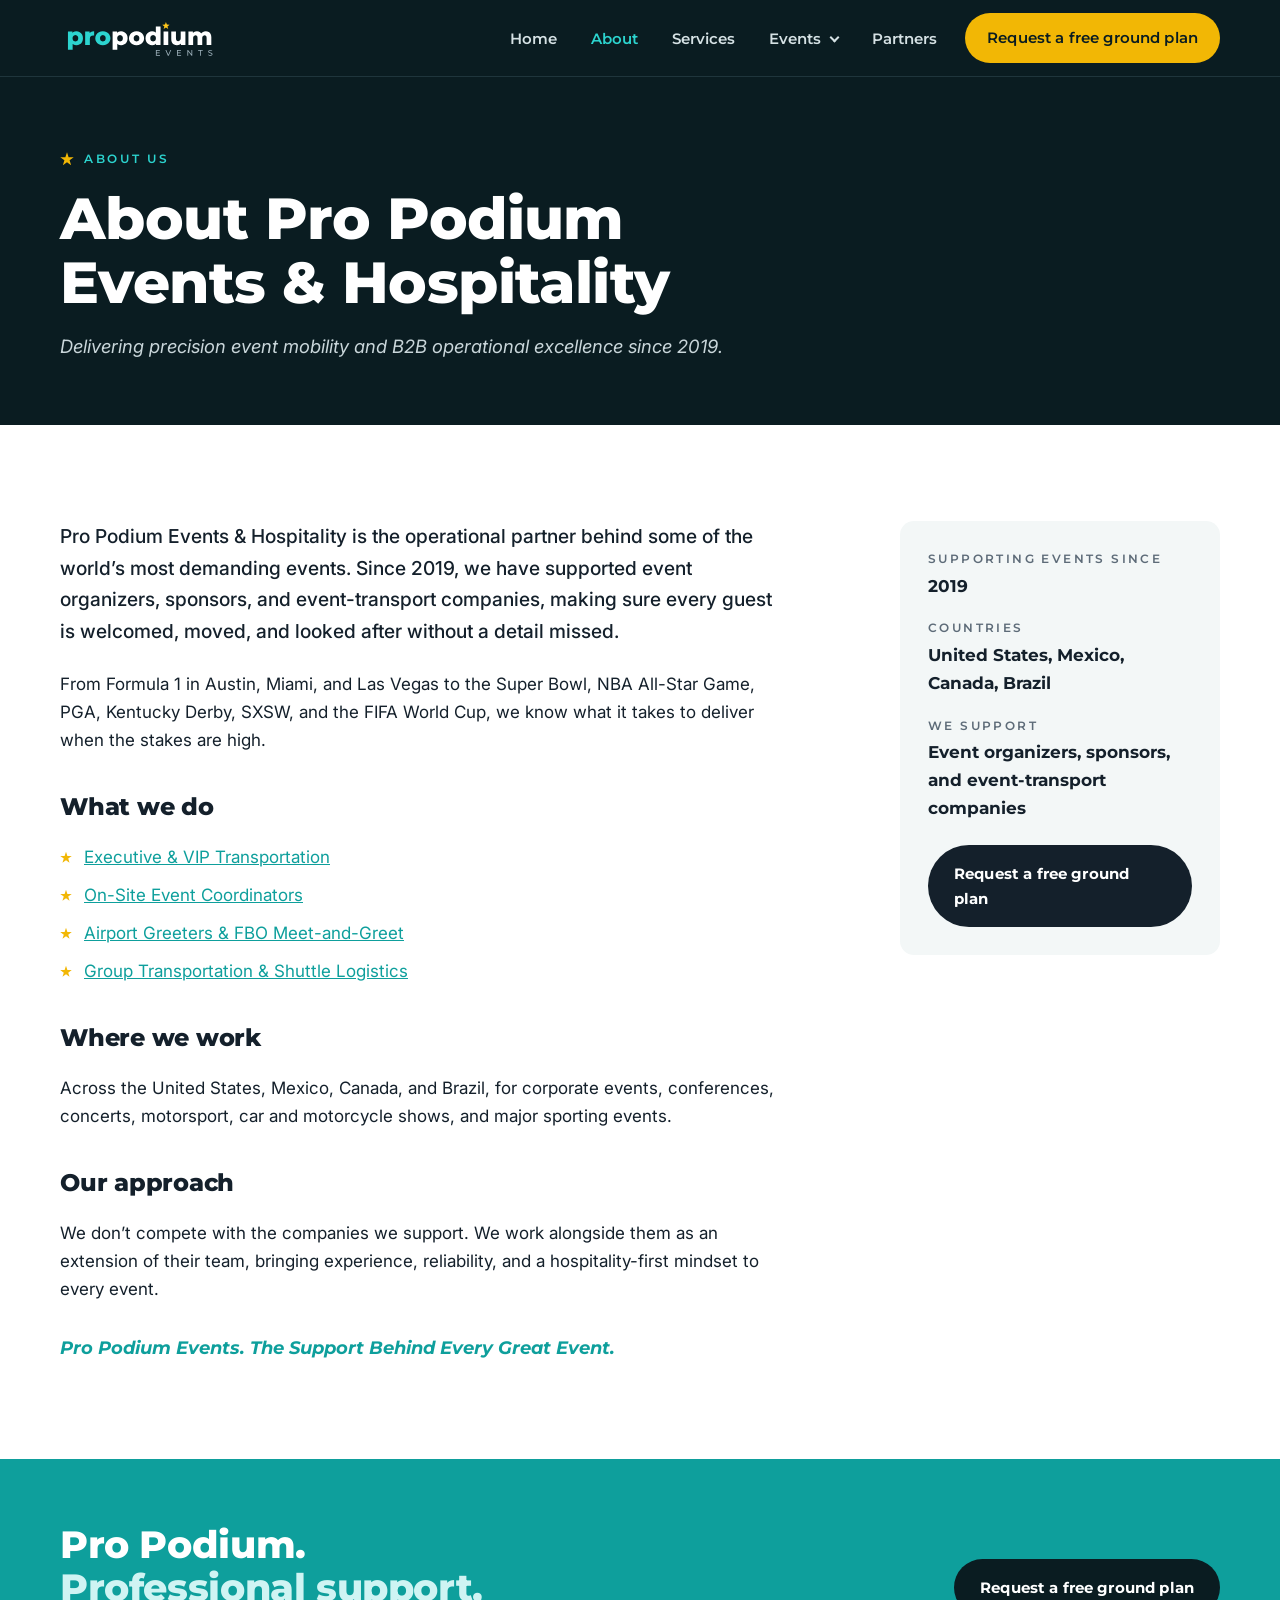
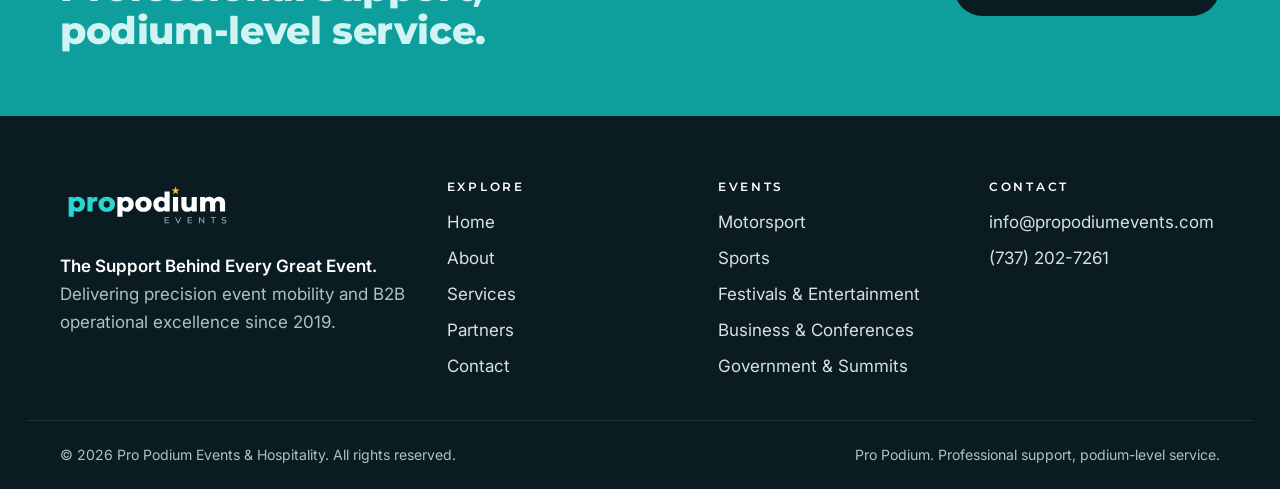
==== commit 59b86b9f: "Apply final website changes: new home, packages, reviews, real contact Home follows the new order (h" ====
--- a/about.html
+++ b/about.html
@@ -3,14 +3,14 @@
 <head>
 <meta charset="utf-8">
 <meta name="viewport" content="width=device-width, initial-scale=1, viewport-fit=cover">
-<title>About | ProPodium Events &amp; Hospitality</title>
-<meta name="description" content="Since 2019, ProPodium Events &amp; Hospitality has supported event organizers, sponsors and event-transport companies at Formula 1, the Super Bowl, the FIFA World Cup and more.">
+<title>About | Pro Podium Events &amp; Hospitality</title>
+<meta name="description" content="Since 2019, Pro Podium Events &amp; Hospitality has supported event organizers, sponsors and event-transport companies at Formula 1, the Super Bowl, the FIFA World Cup and more.">
 <link rel="canonical" href="https://www.propodiumevents.com/about.html">
 <meta name="theme-color" content="#0A1C21">
 <meta property="og:type" content="website">
-<meta property="og:site_name" content="ProPodium Events &amp; Hospitality">
-<meta property="og:title" content="About | ProPodium Events &amp; Hospitality">
-<meta property="og:description" content="Since 2019, ProPodium Events &amp; Hospitality has supported event organizers, sponsors and event-transport companies at Formula 1, the Super Bowl, the FIFA World Cup and more.">
+<meta property="og:site_name" content="Pro Podium Events &amp; Hospitality">
+<meta property="og:title" content="About | Pro Podium Events &amp; Hospitality">
+<meta property="og:description" content="Since 2019, Pro Podium Events &amp; Hospitality has supported event organizers, sponsors and event-transport companies at Formula 1, the Super Bowl, the FIFA World Cup and more.">
 <meta property="og:url" content="https://www.propodiumevents.com/about.html">
 <meta property="og:image" content="https://www.propodiumevents.com/assets/img/og-image.png">
 <meta name="twitter:card" content="summary_large_image">
@@ -26,28 +26,28 @@
 <a class="sr-only" href="#main">Skip to content</a>
 <header class="site-header">
   <div class="wrap nav">
-    <a class="brand" href="./"><span class="sr-only">ProPodium Events &amp; Hospitality home</span><svg xmlns="http://www.w3.org/2000/svg" viewBox="-12.0 -8 296.7 82" aria-hidden="true" focusable="false"><path d="M18.54243542435424 46.41512915129151Q15.359778597785978 46.41512915129151 13.099630996309962 45.008302583025824Q10.839483394833948 43.601476014760145 9.663284132841328 40.76476014760148Q8.487084870848708 37.928044280442805 8.487084870848708 33.5Q8.487084870848708 29.025830258302584 9.59409594095941 26.18911439114391Q10.70110701107011 23.35239852398524 12.938191881918819 21.968634686346864Q15.175276752767527 20.584870848708487 18.54243542435424 20.584870848708487Q21.95571955719557 20.584870848708487 24.74630996309963 22.176199261992622Q27.53690036900369 23.767527675276753 29.174354243542435 26.650369003690038Q30.81180811808118 29.53321033210332 30.81180811808118 33.5Q30.81180811808118 37.46678966789668 29.174354243542435 40.37269372693727Q27.53690036900369 43.27859778597786 24.74630996309963 44.84686346863468Q21.95571955719557 46.41512915129151 18.54243542435424 46.41512915129151ZM2.8136531365313653 54.94833948339483V21.0H11.162361623616237V25.243542435424356L11.116236162361623 33.5L11.57749077490775 41.80258302583026V54.94833948339483ZM16.69741697416974 39.450184501845015Q18.173431734317344 39.450184501845015 19.349630996309962 38.75830258302583Q20.525830258302584 38.066420664206646 21.240774907749078 36.72878228782288Q21.95571955719557 35.391143911439116 21.95571955719557 33.5Q21.95571955719557 31.608856088560884 21.240774907749078 30.27121771217712Q20.525830258302584 28.933579335793358 19.349630996309962 28.24169741697417Q18.173431734317344 27.54981549815498 16.69741697416974 27.54981549815498Q15.22140221402214 27.54981549815498 14.04520295202952 28.24169741697417Q12.8690036900369 28.933579335793358 12.154059040590406 30.27121771217712Q11.439114391143912 31.608856088560884 11.439114391143912 33.5Q11.439114391143912 35.391143911439116 12.154059040590406 36.72878228782288Q12.8690036900369 38.066420664206646 14.04520295202952 38.75830258302583Q15.22140221402214 39.450184501845015 16.69741697416974 39.450184501845015Z M34.87084870848708 46.0V21.0H43.21955719557195V28.28782287822878L41.974169741697416 26.21217712177122Q43.08118081180812 23.39852398523985 45.571955719557195 21.99169741697417Q48.062730627306266 20.584870848708487 51.61439114391143 20.584870848708487V28.472324723247233Q51.01476014760147 28.380073800738007 50.57656826568265 28.3570110701107Q50.138376383763834 28.333948339483396 49.630996309963095 28.333948339483396Q46.955719557195565 28.333948339483396 45.29520295202951 29.78690036900369Q43.63468634686347 31.239852398523986 43.63468634686347 34.51476014760148V46.0Z M67.85055350553505 46.41512915129151Q63.74538745387453 46.41512915129151 60.562730627306266 44.75461254612546Q57.380073800738 43.09409594095941 55.55811808118081 40.16512915129151Q53.736162361623606 37.23616236162361 53.736162361623606 33.45387453874539Q53.736162361623606 29.671586715867157 55.55811808118081 26.76568265682657Q57.380073800738 23.85977859778598 60.562730627306266 22.222324723247233Q63.74538745387453 20.584870848708487 67.85055350553505 20.584870848708487Q71.95571955719556 20.584870848708487 75.16143911439113 22.222324723247233Q78.36715867158671 23.85977859778598 80.1660516605166 26.76568265682657Q81.9649446494465 29.671586715867157 81.9649446494465 33.45387453874539Q81.9649446494465 37.23616236162361 80.1660516605166 40.16512915129151Q78.36715867158671 43.09409594095941 75.16143911439113 44.75461254612546Q71.95571955719556 46.41512915129151 67.85055350553505 46.41512915129151ZM67.85055350553505 39.450184501845015Q69.37269372693726 39.450184501845015 70.54889298892988 38.75830258302583Q71.7250922509225 38.066420664206646 72.41697416974169 36.70571955719558Q73.10885608856088 35.345018450184504 73.10885608856088 33.45387453874539Q73.10885608856088 31.562730627306273 72.41697416974169 30.248154981549817Q71.7250922509225 28.933579335793358 70.54889298892988 28.24169741697417Q69.37269372693726 27.54981549815498 67.85055350553505 27.54981549815498Q66.37453874538744 27.54981549815498 65.19833948339482 28.24169741697417Q64.02214022140221 28.933579335793358 63.30719557195572 30.248154981549817Q62.592250922509216 31.562730627306273 62.592250922509216 33.45387453874539Q62.592250922509216 35.345018450184504 63.30719557195572 36.70571955719558Q64.02214022140221 38.066420664206646 65.19833948339482 38.75830258302583Q66.37453874538744 39.450184501845015 67.85055350553505 39.450184501845015Z" fill="#2CD4CF"/><path d="M101.75276752767527 46.41512915129151Q98.57011070110701 46.41512915129151 96.309963099631 45.008302583025824Q94.04981549815498 43.601476014760145 92.87361623616236 40.76476014760148Q91.69741697416974 37.928044280442805 91.69741697416974 33.5Q91.69741697416974 29.025830258302584 92.80442804428044 26.18911439114391Q93.91143911439114 23.35239852398524 96.14852398523985 21.968634686346864Q98.38560885608857 20.584870848708487 101.75276752767527 20.584870848708487Q105.16605166051662 20.584870848708487 107.95664206642067 22.176199261992622Q110.74723247232473 23.767527675276753 112.38468634686348 26.650369003690038Q114.02214022140222 29.53321033210332 114.02214022140222 33.5Q114.02214022140222 37.46678966789668 112.38468634686348 40.37269372693727Q110.74723247232473 43.27859778597786 107.95664206642067 44.84686346863468Q105.16605166051662 46.41512915129151 101.75276752767527 46.41512915129151ZM86.02398523985241 54.94833948339483V21.0H94.37269372693727V25.243542435424356L94.32656826568265 33.5L94.78782287822878 41.80258302583026V54.94833948339483ZM99.90774907749078 39.450184501845015Q101.38376383763838 39.450184501845015 102.559963099631 38.75830258302583Q103.73616236162363 38.066420664206646 104.45110701107012 36.72878228782288Q105.16605166051662 35.391143911439116 105.16605166051662 33.5Q105.16605166051662 31.608856088560884 104.45110701107012 30.27121771217712Q103.73616236162363 28.933579335793358 102.559963099631 28.24169741697417Q101.38376383763838 27.54981549815498 99.90774907749078 27.54981549815498Q98.43173431734317 27.54981549815498 97.25553505535055 28.24169741697417Q96.07933579335794 28.933579335793358 95.36439114391145 30.27121771217712Q94.64944649446495 31.608856088560884 94.64944649446495 33.5Q94.64944649446495 35.391143911439116 95.36439114391145 36.72878228782288Q96.07933579335794 38.066420664206646 97.25553505535055 38.75830258302583Q98.43173431734317 39.450184501845015 99.90774907749078 39.450184501845015Z M130.62730627306274 46.41512915129151Q126.52214022140221 46.41512915129151 123.33948339483395 44.75461254612546Q120.15682656826569 43.09409594095941 118.33487084870849 40.16512915129151Q116.5129151291513 37.23616236162361 116.5129151291513 33.45387453874539Q116.5129151291513 29.671586715867157 118.33487084870849 26.76568265682657Q120.15682656826569 23.85977859778598 123.33948339483395 22.222324723247233Q126.52214022140221 20.584870848708487 130.62730627306274 20.584870848708487Q134.73247232472323 20.584870848708487 137.9381918819188 22.222324723247233Q141.1439114391144 23.85977859778598 142.94280442804427 26.76568265682657Q144.74169741697418 29.671586715867157 144.74169741697418 33.45387453874539Q144.74169741697418 37.23616236162361 142.94280442804427 40.16512915129151Q141.1439114391144 43.09409594095941 137.9381918819188 44.75461254612546Q134.73247232472323 46.41512915129151 130.62730627306274 46.41512915129151ZM130.62730627306274 39.450184501845015Q132.14944649446494 39.450184501845015 133.32564575645756 38.75830258302583Q134.50184501845018 38.066420664206646 135.1937269372694 36.70571955719558Q135.88560885608857 35.345018450184504 135.88560885608857 33.45387453874539Q135.88560885608857 31.562730627306273 135.1937269372694 30.248154981549817Q134.50184501845018 28.933579335793358 133.32564575645756 28.24169741697417Q132.14944649446494 27.54981549815498 130.62730627306274 27.54981549815498Q129.15129151291512 27.54981549815498 127.9750922509225 28.24169741697417Q126.7988929889299 28.933579335793358 126.0839483394834 30.248154981549817Q125.3690036900369 31.562730627306273 125.3690036900369 33.45387453874539Q125.3690036900369 35.345018450184504 126.0839483394834 36.70571955719558Q126.7988929889299 38.066420664206646 127.9750922509225 38.75830258302583Q129.15129151291512 39.450184501845015 130.62730627306274 39.450184501845015Z M159.68634686346866 46.41512915129151Q156.27306273062732 46.41512915129151 153.48247232472326 44.82380073800738Q150.6918819188192 43.23247232472325 149.03136531365317 40.34963099630996Q147.3708487084871 37.46678966789668 147.3708487084871 33.45387453874539Q147.3708487084871 29.487084870848708 149.03136531365317 26.604243542435427Q150.6918819188192 23.72140221402214 153.48247232472326 22.153136531365313Q156.27306273062732 20.584870848708487 159.68634686346866 20.584870848708487Q162.91512915129152 20.584870848708487 165.15221402214024 21.968634686346864Q167.38929889298893 23.35239852398524 168.54243542435427 26.21217712177122Q169.69557195571957 29.071955719557195 169.69557195571957 33.45387453874539Q169.69557195571957 37.928044280442805 168.58856088560887 40.78782287822878Q167.48154981549817 43.64760147601476 165.26752767527677 45.03136531365314Q163.05350553505536 46.41512915129151 159.68634686346866 46.41512915129151ZM161.53136531365314 39.450184501845015Q163.00738007380076 39.450184501845015 164.18357933579335 38.75830258302583Q165.35977859778598 38.066420664206646 166.05166051660518 36.70571955719558Q166.74354243542436 35.345018450184504 166.74354243542436 33.45387453874539Q166.74354243542436 31.562730627306273 166.05166051660518 30.248154981549817Q165.35977859778598 28.933579335793358 164.18357933579335 28.24169741697417Q163.00738007380076 27.54981549815498 161.53136531365314 27.54981549815498Q160.00922509225094 27.54981549815498 158.83302583025832 28.24169741697417Q157.6568265682657 28.933579335793358 156.96494464944652 30.248154981549817Q156.27306273062732 31.562730627306273 156.27306273062732 33.45387453874539Q156.27306273062732 35.345018450184504 156.96494464944652 36.70571955719558Q157.6568265682657 38.066420664206646 158.83302583025832 38.75830258302583Q160.00922509225094 39.450184501845015 161.53136531365314 39.450184501845015ZM167.02029520295204 46.0V41.710332103321036L167.06642066420665 33.45387453874539L166.60516605166052 25.19741697416974V11.774907749077492H175.36900369003692V46.0Z M180.99630996309963 46.0V21.0H189.760147601476V46.0Z M205.950184501845 46.41512915129151Q202.90590405904058 46.41512915129151 200.48431734317342 45.215867158671585Q198.06273062730625 44.01660516605166 196.70202952029518 41.45664206642066Q195.34132841328412 38.896678966789665 195.34132841328412 34.9760147601476V21.0H204.10516605166052V33.54612546125461Q204.10516605166052 36.452029520295206 205.1891143911439 37.69741697416974Q206.2730627306273 38.94280442804428 208.25645756457564 38.94280442804428Q209.5479704797048 38.94280442804428 210.60885608856086 38.343173431734314Q211.66974169741695 37.74354243542435 212.31549815498153 36.428966789667896Q212.9612546125461 35.11439114391144 212.9612546125461 33.03874538745387V21.0H221.7250922509225V46.0H213.37638376383762V38.94280442804428L214.99077490774906 40.92619926199262Q213.6992619926199 43.693726937269375 211.25461254612543 45.05442804428044Q208.80996309963098 46.41512915129151 205.950184501845 46.41512915129151Z M227.35239852398524 46.0V21.0H235.70110701107012V27.964944649446494L234.04059040590406 25.981549815498155Q235.42435424354244 23.30627306273063 237.8228782287823 21.945571955719558Q240.22140221402213 20.584870848708487 243.17343173431735 20.584870848708487Q246.54059040590406 20.584870848708487 249.10055350553506 22.314575645756456Q251.66051660516604 24.04428044280443 252.5369003690037 27.68819188191882L249.6771217712177 27.088560885608857Q251.01476014760146 24.04428044280443 253.7130996309963 22.314575645756456Q256.41143911439116 20.584870848708487 259.9169741697417 20.584870848708487Q262.8228782287823 20.584870848708487 265.1060885608856 21.761070110701105Q267.3892988929889 22.937269372693727 268.70387453874537 25.381918819188193Q270.01845018450183 27.826568265682656 270.01845018450183 31.70110701107011V46.0H261.2546125461255V33.1309963099631Q261.2546125461255 30.45571955719557 260.239852398524 29.23339483394834Q259.2250922509225 28.01107011070111 257.47232472324725 28.01107011070111Q256.2269372693727 28.01107011070111 255.21217712177122 28.61070110701107Q254.19741697416973 29.210332103321033 253.6439114391144 30.432656826568262Q253.09040590405903 31.654981549815496 253.09040590405903 33.59225092250922V46.0H244.32656826568265V33.1309963099631Q244.32656826568265 30.45571955719557 243.33487084870848 29.23339483394834Q242.34317343173433 28.01107011070111 240.54428044280442 28.01107011070111Q239.25276752767527 28.01107011070111 238.2610701107011 28.61070110701107Q237.26937269372692 29.210332103321033 236.69280442804427 30.432656826568262Q236.11623616236162 31.654981549815496 236.11623616236162 33.59225092250922V46.0Z" fill="#FFFFFF"/><path d="M185.40 3.30 L187.18 8.05 L192.25 8.28 L188.28 11.43 L189.63 16.32 L185.40 13.52 L181.17 16.32 L182.53 11.43 L178.55 8.28 L183.62 8.05Z" fill="#FFC61A"/><path d="M166.73485239852397 66.0V55.5H174.144852398524V56.805H168.23485239852397V64.695H174.35485239852397V66.0ZM168.09985239852398 61.305V60.03H173.49985239852398V61.305Z M189.11485239852396 66.0 184.494852398524 55.5H186.11485239852396L190.35985239852397 65.19H189.42985239852396L193.70485239852397 55.5H195.20485239852397L190.59985239852398 66.0Z M206.06485239852395 66.0V55.5H213.47485239852398V56.805H207.56485239852395V64.695H213.68485239852396V66.0ZM207.42985239852396 61.305V60.03H212.82985239852397V61.305Z M225.41485239852395 66.0V55.5H226.64485239852397L233.58985239852396 64.125H232.94485239852395V55.5H234.44485239852395V66.0H233.21485239852396L226.26985239852397 57.375H226.91485239852395V66.0Z M248.97985239852395 66.0V56.805H245.37985239852395V55.5H254.06485239852395V56.805H250.46485239852396V66.0Z M268.05985239852396 66.12Q266.85985239852397 66.12 265.764852398524 65.7525Q264.669852398524 65.385 264.039852398524 64.8L264.594852398524 63.63Q265.19485239852395 64.155 266.12485239852396 64.5Q267.05485239852396 64.845 268.05985239852396 64.845Q268.974852398524 64.845 269.544852398524 64.63499999999999Q270.11485239852396 64.425 270.384852398524 64.0575Q270.654852398524 63.69 270.654852398524 63.225Q270.654852398524 62.685 270.30235239852396 62.355000000000004Q269.94985239852394 62.025 269.38735239852394 61.8225Q268.82485239852394 61.62 268.149852398524 61.47Q267.474852398524 61.32 266.792352398524 61.1175Q266.10985239852397 60.915 265.54735239852397 60.599999999999994Q264.98485239852397 60.285 264.639852398524 59.7525Q264.294852398524 59.22 264.294852398524 58.38Q264.294852398524 57.57 264.722352398524 56.8875Q265.149852398524 56.205 266.042352398524 55.792500000000004Q266.93485239852396 55.38 268.31485239852395 55.38Q269.229852398524 55.38 270.129852398524 55.620000000000005Q271.029852398524 55.86 271.68985239852395 56.31L271.19485239852395 57.51Q270.519852398524 57.06 269.769852398524 56.8575Q269.019852398524 56.655 268.31485239852395 56.655Q267.42985239852396 56.655 266.85985239852397 56.88Q266.289852398524 57.105000000000004 266.02735239852393 57.480000000000004Q265.76485239852394 57.855000000000004 265.76485239852394 58.32Q265.76485239852394 58.875 266.11735239852396 59.205Q266.469852398524 59.535 267.032352398524 59.73Q267.594852398524 59.925 268.269852398524 60.082499999999996Q268.94485239852395 60.24 269.62735239852395 60.435Q270.30985239852396 60.63 270.87235239852396 60.945Q271.43485239852396 61.26 271.779852398524 61.785Q272.12485239852396 62.31 272.12485239852396 63.135Q272.12485239852396 63.93 271.68985239852395 64.6125Q271.25485239852395 65.295 270.347352398524 65.70750000000001Q269.43985239852395 66.12 268.05985239852396 66.12Z" fill="#9FB3BD"/></svg>
+    <a class="brand" href="./"><span class="sr-only">Pro Podium Events &amp; Hospitality home</span><svg xmlns="http://www.w3.org/2000/svg" viewBox="-12.0 -8 296.7 82" aria-hidden="true" focusable="false"><path d="M18.54243542435424 46.41512915129151Q15.359778597785978 46.41512915129151 13.099630996309962 45.008302583025824Q10.839483394833948 43.601476014760145 9.663284132841328 40.76476014760148Q8.487084870848708 37.928044280442805 8.487084870848708 33.5Q8.487084870848708 29.025830258302584 9.59409594095941 26.18911439114391Q10.70110701107011 23.35239852398524 12.938191881918819 21.968634686346864Q15.175276752767527 20.584870848708487 18.54243542435424 20.584870848708487Q21.95571955719557 20.584870848708487 24.74630996309963 22.176199261992622Q27.53690036900369 23.767527675276753 29.174354243542435 26.650369003690038Q30.81180811808118 29.53321033210332 30.81180811808118 33.5Q30.81180811808118 37.46678966789668 29.174354243542435 40.37269372693727Q27.53690036900369 43.27859778597786 24.74630996309963 44.84686346863468Q21.95571955719557 46.41512915129151 18.54243542435424 46.41512915129151ZM2.8136531365313653 54.94833948339483V21.0H11.162361623616237V25.243542435424356L11.116236162361623 33.5L11.57749077490775 41.80258302583026V54.94833948339483ZM16.69741697416974 39.450184501845015Q18.173431734317344 39.450184501845015 19.349630996309962 38.75830258302583Q20.525830258302584 38.066420664206646 21.240774907749078 36.72878228782288Q21.95571955719557 35.391143911439116 21.95571955719557 33.5Q21.95571955719557 31.608856088560884 21.240774907749078 30.27121771217712Q20.525830258302584 28.933579335793358 19.349630996309962 28.24169741697417Q18.173431734317344 27.54981549815498 16.69741697416974 27.54981549815498Q15.22140221402214 27.54981549815498 14.04520295202952 28.24169741697417Q12.8690036900369 28.933579335793358 12.154059040590406 30.27121771217712Q11.439114391143912 31.608856088560884 11.439114391143912 33.5Q11.439114391143912 35.391143911439116 12.154059040590406 36.72878228782288Q12.8690036900369 38.066420664206646 14.04520295202952 38.75830258302583Q15.22140221402214 39.450184501845015 16.69741697416974 39.450184501845015Z M34.87084870848708 46.0V21.0H43.21955719557195V28.28782287822878L41.974169741697416 26.21217712177122Q43.08118081180812 23.39852398523985 45.571955719557195 21.99169741697417Q48.062730627306266 20.584870848708487 51.61439114391143 20.584870848708487V28.472324723247233Q51.01476014760147 28.380073800738007 50.57656826568265 28.3570110701107Q50.138376383763834 28.333948339483396 49.630996309963095 28.333948339483396Q46.955719557195565 28.333948339483396 45.29520295202951 29.78690036900369Q43.63468634686347 31.239852398523986 43.63468634686347 34.51476014760148V46.0Z M67.85055350553505 46.41512915129151Q63.74538745387453 46.41512915129151 60.562730627306266 44.75461254612546Q57.380073800738 43.09409594095941 55.55811808118081 40.16512915129151Q53.736162361623606 37.23616236162361 53.736162361623606 33.45387453874539Q53.736162361623606 29.671586715867157 55.55811808118081 26.76568265682657Q57.380073800738 23.85977859778598 60.562730627306266 22.222324723247233Q63.74538745387453 20.584870848708487 67.85055350553505 20.584870848708487Q71.95571955719556 20.584870848708487 75.16143911439113 22.222324723247233Q78.36715867158671 23.85977859778598 80.1660516605166 26.76568265682657Q81.9649446494465 29.671586715867157 81.9649446494465 33.45387453874539Q81.9649446494465 37.23616236162361 80.1660516605166 40.16512915129151Q78.36715867158671 43.09409594095941 75.16143911439113 44.75461254612546Q71.95571955719556 46.41512915129151 67.85055350553505 46.41512915129151ZM67.85055350553505 39.450184501845015Q69.37269372693726 39.450184501845015 70.54889298892988 38.75830258302583Q71.7250922509225 38.066420664206646 72.41697416974169 36.70571955719558Q73.10885608856088 35.345018450184504 73.10885608856088 33.45387453874539Q73.10885608856088 31.562730627306273 72.41697416974169 30.248154981549817Q71.7250922509225 28.933579335793358 70.54889298892988 28.24169741697417Q69.37269372693726 27.54981549815498 67.85055350553505 27.54981549815498Q66.37453874538744 27.54981549815498 65.19833948339482 28.24169741697417Q64.02214022140221 28.933579335793358 63.30719557195572 30.248154981549817Q62.592250922509216 31.562730627306273 62.592250922509216 33.45387453874539Q62.592250922509216 35.345018450184504 63.30719557195572 36.70571955719558Q64.02214022140221 38.066420664206646 65.19833948339482 38.75830258302583Q66.37453874538744 39.450184501845015 67.85055350553505 39.450184501845015Z" fill="#2CD4CF"/><path d="M101.75276752767527 46.41512915129151Q98.57011070110701 46.41512915129151 96.309963099631 45.008302583025824Q94.04981549815498 43.601476014760145 92.87361623616236 40.76476014760148Q91.69741697416974 37.928044280442805 91.69741697416974 33.5Q91.69741697416974 29.025830258302584 92.80442804428044 26.18911439114391Q93.91143911439114 23.35239852398524 96.14852398523985 21.968634686346864Q98.38560885608857 20.584870848708487 101.75276752767527 20.584870848708487Q105.16605166051662 20.584870848708487 107.95664206642067 22.176199261992622Q110.74723247232473 23.767527675276753 112.38468634686348 26.650369003690038Q114.02214022140222 29.53321033210332 114.02214022140222 33.5Q114.02214022140222 37.46678966789668 112.38468634686348 40.37269372693727Q110.74723247232473 43.27859778597786 107.95664206642067 44.84686346863468Q105.16605166051662 46.41512915129151 101.75276752767527 46.41512915129151ZM86.02398523985241 54.94833948339483V21.0H94.37269372693727V25.243542435424356L94.32656826568265 33.5L94.78782287822878 41.80258302583026V54.94833948339483ZM99.90774907749078 39.450184501845015Q101.38376383763838 39.450184501845015 102.559963099631 38.75830258302583Q103.73616236162363 38.066420664206646 104.45110701107012 36.72878228782288Q105.16605166051662 35.391143911439116 105.16605166051662 33.5Q105.16605166051662 31.608856088560884 104.45110701107012 30.27121771217712Q103.73616236162363 28.933579335793358 102.559963099631 28.24169741697417Q101.38376383763838 27.54981549815498 99.90774907749078 27.54981549815498Q98.43173431734317 27.54981549815498 97.25553505535055 28.24169741697417Q96.07933579335794 28.933579335793358 95.36439114391145 30.27121771217712Q94.64944649446495 31.608856088560884 94.64944649446495 33.5Q94.64944649446495 35.391143911439116 95.36439114391145 36.72878228782288Q96.07933579335794 38.066420664206646 97.25553505535055 38.75830258302583Q98.43173431734317 39.450184501845015 99.90774907749078 39.450184501845015Z M130.62730627306274 46.41512915129151Q126.52214022140221 46.41512915129151 123.33948339483395 44.75461254612546Q120.15682656826569 43.09409594095941 118.33487084870849 40.16512915129151Q116.5129151291513 37.23616236162361 116.5129151291513 33.45387453874539Q116.5129151291513 29.671586715867157 118.33487084870849 26.76568265682657Q120.15682656826569 23.85977859778598 123.33948339483395 22.222324723247233Q126.52214022140221 20.584870848708487 130.62730627306274 20.584870848708487Q134.73247232472323 20.584870848708487 137.9381918819188 22.222324723247233Q141.1439114391144 23.85977859778598 142.94280442804427 26.76568265682657Q144.74169741697418 29.671586715867157 144.74169741697418 33.45387453874539Q144.74169741697418 37.23616236162361 142.94280442804427 40.16512915129151Q141.1439114391144 43.09409594095941 137.9381918819188 44.75461254612546Q134.73247232472323 46.41512915129151 130.62730627306274 46.41512915129151ZM130.62730627306274 39.450184501845015Q132.14944649446494 39.450184501845015 133.32564575645756 38.75830258302583Q134.50184501845018 38.066420664206646 135.1937269372694 36.70571955719558Q135.88560885608857 35.345018450184504 135.88560885608857 33.45387453874539Q135.88560885608857 31.562730627306273 135.1937269372694 30.248154981549817Q134.50184501845018 28.933579335793358 133.32564575645756 28.24169741697417Q132.14944649446494 27.54981549815498 130.62730627306274 27.54981549815498Q129.15129151291512 27.54981549815498 127.9750922509225 28.24169741697417Q126.7988929889299 28.933579335793358 126.0839483394834 30.248154981549817Q125.3690036900369 31.562730627306273 125.3690036900369 33.45387453874539Q125.3690036900369 35.345018450184504 126.0839483394834 36.70571955719558Q126.7988929889299 38.066420664206646 127.9750922509225 38.75830258302583Q129.15129151291512 39.450184501845015 130.62730627306274 39.450184501845015Z M159.68634686346866 46.41512915129151Q156.27306273062732 46.41512915129151 153.48247232472326 44.82380073800738Q150.6918819188192 43.23247232472325 149.03136531365317 40.34963099630996Q147.3708487084871 37.46678966789668 147.3708487084871 33.45387453874539Q147.3708487084871 29.487084870848708 149.03136531365317 26.604243542435427Q150.6918819188192 23.72140221402214 153.48247232472326 22.153136531365313Q156.27306273062732 20.584870848708487 159.68634686346866 20.584870848708487Q162.91512915129152 20.584870848708487 165.15221402214024 21.968634686346864Q167.38929889298893 23.35239852398524 168.54243542435427 26.21217712177122Q169.69557195571957 29.071955719557195 169.69557195571957 33.45387453874539Q169.69557195571957 37.928044280442805 168.58856088560887 40.78782287822878Q167.48154981549817 43.64760147601476 165.26752767527677 45.03136531365314Q163.05350553505536 46.41512915129151 159.68634686346866 46.41512915129151ZM161.53136531365314 39.450184501845015Q163.00738007380076 39.450184501845015 164.18357933579335 38.75830258302583Q165.35977859778598 38.066420664206646 166.05166051660518 36.70571955719558Q166.74354243542436 35.345018450184504 166.74354243542436 33.45387453874539Q166.74354243542436 31.562730627306273 166.05166051660518 30.248154981549817Q165.35977859778598 28.933579335793358 164.18357933579335 28.24169741697417Q163.00738007380076 27.54981549815498 161.53136531365314 27.54981549815498Q160.00922509225094 27.54981549815498 158.83302583025832 28.24169741697417Q157.6568265682657 28.933579335793358 156.96494464944652 30.248154981549817Q156.27306273062732 31.562730627306273 156.27306273062732 33.45387453874539Q156.27306273062732 35.345018450184504 156.96494464944652 36.70571955719558Q157.6568265682657 38.066420664206646 158.83302583025832 38.75830258302583Q160.00922509225094 39.450184501845015 161.53136531365314 39.450184501845015ZM167.02029520295204 46.0V41.710332103321036L167.06642066420665 33.45387453874539L166.60516605166052 25.19741697416974V11.774907749077492H175.36900369003692V46.0Z M180.99630996309963 46.0V21.0H189.760147601476V46.0Z M205.950184501845 46.41512915129151Q202.90590405904058 46.41512915129151 200.48431734317342 45.215867158671585Q198.06273062730625 44.01660516605166 196.70202952029518 41.45664206642066Q195.34132841328412 38.896678966789665 195.34132841328412 34.9760147601476V21.0H204.10516605166052V33.54612546125461Q204.10516605166052 36.452029520295206 205.1891143911439 37.69741697416974Q206.2730627306273 38.94280442804428 208.25645756457564 38.94280442804428Q209.5479704797048 38.94280442804428 210.60885608856086 38.343173431734314Q211.66974169741695 37.74354243542435 212.31549815498153 36.428966789667896Q212.9612546125461 35.11439114391144 212.9612546125461 33.03874538745387V21.0H221.7250922509225V46.0H213.37638376383762V38.94280442804428L214.99077490774906 40.92619926199262Q213.6992619926199 43.693726937269375 211.25461254612543 45.05442804428044Q208.80996309963098 46.41512915129151 205.950184501845 46.41512915129151Z M227.35239852398524 46.0V21.0H235.70110701107012V27.964944649446494L234.04059040590406 25.981549815498155Q235.42435424354244 23.30627306273063 237.8228782287823 21.945571955719558Q240.22140221402213 20.584870848708487 243.17343173431735 20.584870848708487Q246.54059040590406 20.584870848708487 249.10055350553506 22.314575645756456Q251.66051660516604 24.04428044280443 252.5369003690037 27.68819188191882L249.6771217712177 27.088560885608857Q251.01476014760146 24.04428044280443 253.7130996309963 22.314575645756456Q256.41143911439116 20.584870848708487 259.9169741697417 20.584870848708487Q262.8228782287823 20.584870848708487 265.1060885608856 21.761070110701105Q267.3892988929889 22.937269372693727 268.70387453874537 25.381918819188193Q270.01845018450183 27.826568265682656 270.01845018450183 31.70110701107011V46.0H261.2546125461255V33.1309963099631Q261.2546125461255 30.45571955719557 260.239852398524 29.23339483394834Q259.2250922509225 28.01107011070111 257.47232472324725 28.01107011070111Q256.2269372693727 28.01107011070111 255.21217712177122 28.61070110701107Q254.19741697416973 29.210332103321033 253.6439114391144 30.432656826568262Q253.09040590405903 31.654981549815496 253.09040590405903 33.59225092250922V46.0H244.32656826568265V33.1309963099631Q244.32656826568265 30.45571955719557 243.33487084870848 29.23339483394834Q242.34317343173433 28.01107011070111 240.54428044280442 28.01107011070111Q239.25276752767527 28.01107011070111 238.2610701107011 28.61070110701107Q237.26937269372692 29.210332103321033 236.69280442804427 30.432656826568262Q236.11623616236162 31.654981549815496 236.11623616236162 33.59225092250922V46.0Z" fill="#FFFFFF"/><path d="M185.40 3.30 L187.18 8.05 L192.25 8.28 L188.28 11.43 L189.63 16.32 L185.40 13.52 L181.17 16.32 L182.53 11.43 L178.55 8.28 L183.62 8.05Z" fill="#FFC61A"/><path d="M166.73485239852397 66.0V55.5H174.144852398524V56.805H168.23485239852397V64.695H174.35485239852397V66.0ZM168.09985239852398 61.305V60.03H173.49985239852398V61.305Z M189.11485239852396 66.0 184.494852398524 55.5H186.11485239852396L190.35985239852397 65.19H189.42985239852396L193.70485239852397 55.5H195.20485239852397L190.59985239852398 66.0Z M206.06485239852395 66.0V55.5H213.47485239852398V56.805H207.56485239852395V64.695H213.68485239852396V66.0ZM207.42985239852396 61.305V60.03H212.82985239852397V61.305Z M225.41485239852395 66.0V55.5H226.64485239852397L233.58985239852396 64.125H232.94485239852395V55.5H234.44485239852395V66.0H233.21485239852396L226.26985239852397 57.375H226.91485239852395V66.0Z M248.97985239852395 66.0V56.805H245.37985239852395V55.5H254.06485239852395V56.805H250.46485239852396V66.0Z M268.05985239852396 66.12Q266.85985239852397 66.12 265.764852398524 65.7525Q264.669852398524 65.385 264.039852398524 64.8L264.594852398524 63.63Q265.19485239852395 64.155 266.12485239852396 64.5Q267.05485239852396 64.845 268.05985239852396 64.845Q268.974852398524 64.845 269.544852398524 64.63499999999999Q270.11485239852396 64.425 270.384852398524 64.0575Q270.654852398524 63.69 270.654852398524 63.225Q270.654852398524 62.685 270.30235239852396 62.355000000000004Q269.94985239852394 62.025 269.38735239852394 61.8225Q268.82485239852394 61.62 268.149852398524 61.47Q267.474852398524 61.32 266.792352398524 61.1175Q266.10985239852397 60.915 265.54735239852397 60.599999999999994Q264.98485239852397 60.285 264.639852398524 59.7525Q264.294852398524 59.22 264.294852398524 58.38Q264.294852398524 57.57 264.722352398524 56.8875Q265.149852398524 56.205 266.042352398524 55.792500000000004Q266.93485239852396 55.38 268.31485239852395 55.38Q269.229852398524 55.38 270.129852398524 55.620000000000005Q271.029852398524 55.86 271.68985239852395 56.31L271.19485239852395 57.51Q270.519852398524 57.06 269.769852398524 56.8575Q269.019852398524 56.655 268.31485239852395 56.655Q267.42985239852396 56.655 266.85985239852397 56.88Q266.289852398524 57.105000000000004 266.02735239852393 57.480000000000004Q265.76485239852394 57.855000000000004 265.76485239852394 58.32Q265.76485239852394 58.875 266.11735239852396 59.205Q266.469852398524 59.535 267.032352398524 59.73Q267.594852398524 59.925 268.269852398524 60.082499999999996Q268.94485239852395 60.24 269.62735239852395 60.435Q270.30985239852396 60.63 270.87235239852396 60.945Q271.43485239852396 61.26 271.779852398524 61.785Q272.12485239852396 62.31 272.12485239852396 63.135Q272.12485239852396 63.93 271.68985239852395 64.6125Q271.25485239852395 65.295 270.347352398524 65.70750000000001Q269.43985239852395 66.12 268.05985239852396 66.12Z" fill="#9FB3BD"/></svg>
 </a>
     <button class="menu-toggle" type="button" aria-expanded="false" aria-controls="nav-links-about">Menu</button>
     <ul class="nav-links" id="nav-links-about">
       <li><a href="./">Home</a></li>
       <li><a href="about.html" aria-current="page">About</a></li>
       <li><a href="services.html">Services</a></li>
-      <li class="has-sub"><a href="events.html">Events <span class="caret" aria-hidden="true"></span></a><ul class="sub" aria-label="Events"><li><a href="events.html">All events</a></li><li><a href="events/motorsport.html">Motorsport</a></li><li><a href="events/sports.html">Sports</a></li><li><a href="events/festivals.html">Festivals & Entertainment</a></li><li><a href="events/business.html">Business & Conferences</a></li><li><a href="events/government.html">Government & Summits</a></li><li><a href="events/past-events.html">Past events</a></li></ul></li>
+      <li class="has-sub"><a href="events.html">Events <span class="caret" aria-hidden="true"></span></a><ul class="sub" aria-label="Events"><li><a href="events.html">All events</a></li><li><a href="events/motorsport.html">Motorsport</a></li><li><a href="events/sports.html">Sports</a></li><li><a href="events/festivals.html">Festivals & Entertainment</a></li><li><a href="events/business.html">Business & Conferences</a></li><li><a href="events/government.html">Government & Summits</a></li></ul></li>
       <li><a href="partners.html">Partners</a></li>
-      <li><a class="btn btn-gold" href="contact.html">Request a quote</a></li>
+      <li><a class="btn btn-gold" href="contact.html">Request a free ground plan</a></li>
     </ul>
   </div>
 </header>
 <main id="main">
 <section class="page-hero"><div class="wrap">
   <span class="eyebrow"><span class="star" aria-hidden="true"></span>About us</span>
-  <h1>About ProPodium Events &amp; Hospitality</h1>
+  <h1>About Pro Podium Events &amp; Hospitality</h1>
   <p>Delivering precision event mobility and B2B operational excellence since 2019.</p>
 </div></section>
 <section class="section"><div class="wrap about-grid">
   <div class="prose">
-    <p class="lead">ProPodium Events &amp; Hospitality is the operational partner behind some of the world&rsquo;s most demanding events. Since 2019, we have supported event organizers, sponsors, and event-transport companies, making sure every guest is welcomed, moved, and looked after without a detail missed.</p>
+    <p class="lead">Pro Podium Events &amp; Hospitality is the operational partner behind some of the world&rsquo;s most demanding events. Since 2019, we have supported event organizers, sponsors, and event-transport companies, making sure every guest is welcomed, moved, and looked after without a detail missed.</p>
     <p>From Formula 1 in Austin, Miami, and Las Vegas to the Super Bowl, NBA All-Star Game, PGA, Kentucky Derby, SXSW, and the FIFA World Cup, we know what it takes to deliver when the stakes are high.</p>
     <h2>What we do</h2>
     <ul><li><span class="star" aria-hidden="true"></span><span><a href="services.html#executive-vip">Executive &amp; VIP Transportation</a></span></li><li><span class="star" aria-hidden="true"></span><span><a href="services.html#on-site-coordinators">On-Site Event Coordinators</a></span></li><li><span class="star" aria-hidden="true"></span><span><a href="services.html#airport-greeters">Airport Greeters &amp; FBO Meet-and-Greet</a></span></li><li><span class="star" aria-hidden="true"></span><span><a href="services.html#group-transportation">Group Transportation &amp; Shuttle Logistics</a></span></li></ul>
@@ -55,7 +55,7 @@
     <p>Across the United States, Mexico, Canada, and Brazil, for corporate events, conferences, concerts, motorsport, car and motorcycle shows, and major sporting events.</p>
     <h2>Our approach</h2>
     <p>We don&rsquo;t compete with the companies we support. We work alongside them as an extension of their team, bringing experience, reliability, and a hospitality-first mindset to every event.</p>
-    <p class="signoff">ProPodium Events. The Support Behind Every Great Event.</p>
+    <p class="signoff">Pro Podium Events. The Support Behind Every Great Event.</p>
   </div>
   <aside class="aside" aria-label="At a glance">
     <dl>
@@ -63,20 +63,20 @@
       <div><dt>Countries</dt><dd>United States, Mexico, Canada, Brazil</dd></div>
       <div><dt>We support</dt><dd>Event organizers, sponsors, and event-transport companies</dd></div>
     </dl>
-    <a class="btn btn-ink" href="contact.html">Request a quote</a>
+    <a class="btn btn-ink" href="contact.html">Request a free ground plan</a>
   </aside>
 </div></section>
 <section class="cta">
   <div class="wrap cta-inner">
-    <h2>ProPodium. <span class="muted">Professional support, podium-level service.</span></h2>
-    <a class="btn btn-ink" href="contact.html">Request a quote</a>
+    <h2>Pro Podium. <span class="muted">Professional support, podium-level service.</span></h2>
+    <a class="btn btn-ink" href="contact.html">Request a free ground plan</a>
   </div>
 </section>
 </main>
 <footer class="site-footer">
   <div class="wrap footer-grid">
     <div>
-      <a class="brand" href="./"><span class="sr-only">ProPodium Events &amp; Hospitality home</span><svg xmlns="http://www.w3.org/2000/svg" viewBox="-12.0 -8 296.7 82" aria-hidden="true" focusable="false"><path d="M18.54243542435424 46.41512915129151Q15.359778597785978 46.41512915129151 13.099630996309962 45.008302583025824Q10.839483394833948 43.601476014760145 9.663284132841328 40.76476014760148Q8.487084870848708 37.928044280442805 8.487084870848708 33.5Q8.487084870848708 29.025830258302584 9.59409594095941 26.18911439114391Q10.70110701107011 23.35239852398524 12.938191881918819 21.968634686346864Q15.175276752767527 20.584870848708487 18.54243542435424 20.584870848708487Q21.95571955719557 20.584870848708487 24.74630996309963 22.176199261992622Q27.53690036900369 23.767527675276753 29.174354243542435 26.650369003690038Q30.81180811808118 29.53321033210332 30.81180811808118 33.5Q30.81180811808118 37.46678966789668 29.174354243542435 40.37269372693727Q27.53690036900369 43.27859778597786 24.74630996309963 44.84686346863468Q21.95571955719557 46.41512915129151 18.54243542435424 46.41512915129151ZM2.8136531365313653 54.94833948339483V21.0H11.162361623616237V25.243542435424356L11.116236162361623 33.5L11.57749077490775 41.80258302583026V54.94833948339483ZM16.69741697416974 39.450184501845015Q18.173431734317344 39.450184501845015 19.349630996309962 38.75830258302583Q20.525830258302584 38.066420664206646 21.240774907749078 36.72878228782288Q21.95571955719557 35.391143911439116 21.95571955719557 33.5Q21.95571955719557 31.608856088560884 21.240774907749078 30.27121771217712Q20.525830258302584 28.933579335793358 19.349630996309962 28.24169741697417Q18.173431734317344 27.54981549815498 16.69741697416974 27.54981549815498Q15.22140221402214 27.54981549815498 14.04520295202952 28.24169741697417Q12.8690036900369 28.933579335793358 12.154059040590406 30.27121771217712Q11.439114391143912 31.608856088560884 11.439114391143912 33.5Q11.439114391143912 35.391143911439116 12.154059040590406 36.72878228782288Q12.8690036900369 38.066420664206646 14.04520295202952 38.75830258302583Q15.22140221402214 39.450184501845015 16.69741697416974 39.450184501845015Z M34.87084870848708 46.0V21.0H43.21955719557195V28.28782287822878L41.974169741697416 26.21217712177122Q43.08118081180812 23.39852398523985 45.571955719557195 21.99169741697417Q48.062730627306266 20.584870848708487 51.61439114391143 20.584870848708487V28.472324723247233Q51.01476014760147 28.380073800738007 50.57656826568265 28.3570110701107Q50.138376383763834 28.333948339483396 49.630996309963095 28.333948339483396Q46.955719557195565 28.333948339483396 45.29520295202951 29.78690036900369Q43.63468634686347 31.239852398523986 43.63468634686347 34.51476014760148V46.0Z M67.85055350553505 46.41512915129151Q63.74538745387453 46.41512915129151 60.562730627306266 44.75461254612546Q57.380073800738 43.09409594095941 55.55811808118081 40.16512915129151Q53.736162361623606 37.23616236162361 53.736162361623606 33.45387453874539Q53.736162361623606 29.671586715867157 55.55811808118081 26.76568265682657Q57.380073800738 23.85977859778598 60.562730627306266 22.222324723247233Q63.74538745387453 20.584870848708487 67.85055350553505 20.584870848708487Q71.95571955719556 20.584870848708487 75.16143911439113 22.222324723247233Q78.36715867158671 23.85977859778598 80.1660516605166 26.76568265682657Q81.9649446494465 29.671586715867157 81.9649446494465 33.45387453874539Q81.9649446494465 37.23616236162361 80.1660516605166 40.16512915129151Q78.36715867158671 43.09409594095941 75.16143911439113 44.75461254612546Q71.95571955719556 46.41512915129151 67.85055350553505 46.41512915129151ZM67.85055350553505 39.450184501845015Q69.37269372693726 39.450184501845015 70.54889298892988 38.75830258302583Q71.7250922509225 38.066420664206646 72.41697416974169 36.70571955719558Q73.10885608856088 35.345018450184504 73.10885608856088 33.45387453874539Q73.10885608856088 31.562730627306273 72.41697416974169 30.248154981549817Q71.7250922509225 28.933579335793358 70.54889298892988 28.24169741697417Q69.37269372693726 27.54981549815498 67.85055350553505 27.54981549815498Q66.37453874538744 27.54981549815498 65.19833948339482 28.24169741697417Q64.02214022140221 28.933579335793358 63.30719557195572 30.248154981549817Q62.592250922509216 31.562730627306273 62.592250922509216 33.45387453874539Q62.592250922509216 35.345018450184504 63.30719557195572 36.70571955719558Q64.02214022140221 38.066420664206646 65.19833948339482 38.75830258302583Q66.37453874538744 39.450184501845015 67.85055350553505 39.450184501845015Z" fill="#2CD4CF"/><path d="M101.75276752767527 46.41512915129151Q98.57011070110701 46.41512915129151 96.309963099631 45.008302583025824Q94.04981549815498 43.601476014760145 92.87361623616236 40.76476014760148Q91.69741697416974 37.928044280442805 91.69741697416974 33.5Q91.69741697416974 29.025830258302584 92.80442804428044 26.18911439114391Q93.91143911439114 23.35239852398524 96.14852398523985 21.968634686346864Q98.38560885608857 20.584870848708487 101.75276752767527 20.584870848708487Q105.16605166051662 20.584870848708487 107.95664206642067 22.176199261992622Q110.74723247232473 23.767527675276753 112.38468634686348 26.650369003690038Q114.02214022140222 29.53321033210332 114.02214022140222 33.5Q114.02214022140222 37.46678966789668 112.38468634686348 40.37269372693727Q110.74723247232473 43.27859778597786 107.95664206642067 44.84686346863468Q105.16605166051662 46.41512915129151 101.75276752767527 46.41512915129151ZM86.02398523985241 54.94833948339483V21.0H94.37269372693727V25.243542435424356L94.32656826568265 33.5L94.78782287822878 41.80258302583026V54.94833948339483ZM99.90774907749078 39.450184501845015Q101.38376383763838 39.450184501845015 102.559963099631 38.75830258302583Q103.73616236162363 38.066420664206646 104.45110701107012 36.72878228782288Q105.16605166051662 35.391143911439116 105.16605166051662 33.5Q105.16605166051662 31.608856088560884 104.45110701107012 30.27121771217712Q103.73616236162363 28.933579335793358 102.559963099631 28.24169741697417Q101.38376383763838 27.54981549815498 99.90774907749078 27.54981549815498Q98.43173431734317 27.54981549815498 97.25553505535055 28.24169741697417Q96.07933579335794 28.933579335793358 95.36439114391145 30.27121771217712Q94.64944649446495 31.608856088560884 94.64944649446495 33.5Q94.64944649446495 35.391143911439116 95.36439114391145 36.72878228782288Q96.07933579335794 38.066420664206646 97.25553505535055 38.75830258302583Q98.43173431734317 39.450184501845015 99.90774907749078 39.450184501845015Z M130.62730627306274 46.41512915129151Q126.52214022140221 46.41512915129151 123.33948339483395 44.75461254612546Q120.15682656826569 43.09409594095941 118.33487084870849 40.16512915129151Q116.5129151291513 37.23616236162361 116.5129151291513 33.45387453874539Q116.5129151291513 29.671586715867157 118.33487084870849 26.76568265682657Q120.15682656826569 23.85977859778598 123.33948339483395 22.222324723247233Q126.52214022140221 20.584870848708487 130.62730627306274 20.584870848708487Q134.73247232472323 20.584870848708487 137.9381918819188 22.222324723247233Q141.1439114391144 23.85977859778598 142.94280442804427 26.76568265682657Q144.74169741697418 29.671586715867157 144.74169741697418 33.45387453874539Q144.74169741697418 37.23616236162361 142.94280442804427 40.16512915129151Q141.1439114391144 43.09409594095941 137.9381918819188 44.75461254612546Q134.73247232472323 46.41512915129151 130.62730627306274 46.41512915129151ZM130.62730627306274 39.450184501845015Q132.14944649446494 39.450184501845015 133.32564575645756 38.75830258302583Q134.50184501845018 38.066420664206646 135.1937269372694 36.70571955719558Q135.88560885608857 35.345018450184504 135.88560885608857 33.45387453874539Q135.88560885608857 31.562730627306273 135.1937269372694 30.248154981549817Q134.50184501845018 28.933579335793358 133.32564575645756 28.24169741697417Q132.14944649446494 27.54981549815498 130.62730627306274 27.54981549815498Q129.15129151291512 27.54981549815498 127.9750922509225 28.24169741697417Q126.7988929889299 28.933579335793358 126.0839483394834 30.248154981549817Q125.3690036900369 31.562730627306273 125.3690036900369 33.45387453874539Q125.3690036900369 35.345018450184504 126.0839483394834 36.70571955719558Q126.7988929889299 38.066420664206646 127.9750922509225 38.75830258302583Q129.15129151291512 39.450184501845015 130.62730627306274 39.450184501845015Z M159.68634686346866 46.41512915129151Q156.27306273062732 46.41512915129151 153.48247232472326 44.82380073800738Q150.6918819188192 43.23247232472325 149.03136531365317 40.34963099630996Q147.3708487084871 37.46678966789668 147.3708487084871 33.45387453874539Q147.3708487084871 29.487084870848708 149.03136531365317 26.604243542435427Q150.6918819188192 23.72140221402214 153.48247232472326 22.153136531365313Q156.27306273062732 20.584870848708487 159.68634686346866 20.584870848708487Q162.91512915129152 20.584870848708487 165.15221402214024 21.968634686346864Q167.38929889298893 23.35239852398524 168.54243542435427 26.21217712177122Q169.69557195571957 29.071955719557195 169.69557195571957 33.45387453874539Q169.69557195571957 37.928044280442805 168.58856088560887 40.78782287822878Q167.48154981549817 43.64760147601476 165.26752767527677 45.03136531365314Q163.05350553505536 46.41512915129151 159.68634686346866 46.41512915129151ZM161.53136531365314 39.450184501845015Q163.00738007380076 39.450184501845015 164.18357933579335 38.75830258302583Q165.35977859778598 38.066420664206646 166.05166051660518 36.70571955719558Q166.74354243542436 35.345018450184504 166.74354243542436 33.45387453874539Q166.74354243542436 31.562730627306273 166.05166051660518 30.248154981549817Q165.35977859778598 28.933579335793358 164.18357933579335 28.24169741697417Q163.00738007380076 27.54981549815498 161.53136531365314 27.54981549815498Q160.00922509225094 27.54981549815498 158.83302583025832 28.24169741697417Q157.6568265682657 28.933579335793358 156.96494464944652 30.248154981549817Q156.27306273062732 31.562730627306273 156.27306273062732 33.45387453874539Q156.27306273062732 35.345018450184504 156.96494464944652 36.70571955719558Q157.6568265682657 38.066420664206646 158.83302583025832 38.75830258302583Q160.00922509225094 39.450184501845015 161.53136531365314 39.450184501845015ZM167.02029520295204 46.0V41.710332103321036L167.06642066420665 33.45387453874539L166.60516605166052 25.19741697416974V11.774907749077492H175.36900369003692V46.0Z M180.99630996309963 46.0V21.0H189.760147601476V46.0Z M205.950184501845 46.41512915129151Q202.90590405904058 46.41512915129151 200.48431734317342 45.215867158671585Q198.06273062730625 44.01660516605166 196.70202952029518 41.45664206642066Q195.34132841328412 38.896678966789665 195.34132841328412 34.9760147601476V21.0H204.10516605166052V33.54612546125461Q204.10516605166052 36.452029520295206 205.1891143911439 37.69741697416974Q206.2730627306273 38.94280442804428 208.25645756457564 38.94280442804428Q209.5479704797048 38.94280442804428 210.60885608856086 38.343173431734314Q211.66974169741695 37.74354243542435 212.31549815498153 36.428966789667896Q212.9612546125461 35.11439114391144 212.9612546125461 33.03874538745387V21.0H221.7250922509225V46.0H213.37638376383762V38.94280442804428L214.99077490774906 40.92619926199262Q213.6992619926199 43.693726937269375 211.25461254612543 45.05442804428044Q208.80996309963098 46.41512915129151 205.950184501845 46.41512915129151Z M227.35239852398524 46.0V21.0H235.70110701107012V27.964944649446494L234.04059040590406 25.981549815498155Q235.42435424354244 23.30627306273063 237.8228782287823 21.945571955719558Q240.22140221402213 20.584870848708487 243.17343173431735 20.584870848708487Q246.54059040590406 20.584870848708487 249.10055350553506 22.314575645756456Q251.66051660516604 24.04428044280443 252.5369003690037 27.68819188191882L249.6771217712177 27.088560885608857Q251.01476014760146 24.04428044280443 253.7130996309963 22.314575645756456Q256.41143911439116 20.584870848708487 259.9169741697417 20.584870848708487Q262.8228782287823 20.584870848708487 265.1060885608856 21.761070110701105Q267.3892988929889 22.937269372693727 268.70387453874537 25.381918819188193Q270.01845018450183 27.826568265682656 270.01845018450183 31.70110701107011V46.0H261.2546125461255V33.1309963099631Q261.2546125461255 30.45571955719557 260.239852398524 29.23339483394834Q259.2250922509225 28.01107011070111 257.47232472324725 28.01107011070111Q256.2269372693727 28.01107011070111 255.21217712177122 28.61070110701107Q254.19741697416973 29.210332103321033 253.6439114391144 30.432656826568262Q253.09040590405903 31.654981549815496 253.09040590405903 33.59225092250922V46.0H244.32656826568265V33.1309963099631Q244.32656826568265 30.45571955719557 243.33487084870848 29.23339483394834Q242.34317343173433 28.01107011070111 240.54428044280442 28.01107011070111Q239.25276752767527 28.01107011070111 238.2610701107011 28.61070110701107Q237.26937269372692 29.210332103321033 236.69280442804427 30.432656826568262Q236.11623616236162 31.654981549815496 236.11623616236162 33.59225092250922V46.0Z" fill="#FFFFFF"/><path d="M185.40 3.30 L187.18 8.05 L192.25 8.28 L188.28 11.43 L189.63 16.32 L185.40 13.52 L181.17 16.32 L182.53 11.43 L178.55 8.28 L183.62 8.05Z" fill="#FFC61A"/><path d="M166.73485239852397 66.0V55.5H174.144852398524V56.805H168.23485239852397V64.695H174.35485239852397V66.0ZM168.09985239852398 61.305V60.03H173.49985239852398V61.305Z M189.11485239852396 66.0 184.494852398524 55.5H186.11485239852396L190.35985239852397 65.19H189.42985239852396L193.70485239852397 55.5H195.20485239852397L190.59985239852398 66.0Z M206.06485239852395 66.0V55.5H213.47485239852398V56.805H207.56485239852395V64.695H213.68485239852396V66.0ZM207.42985239852396 61.305V60.03H212.82985239852397V61.305Z M225.41485239852395 66.0V55.5H226.64485239852397L233.58985239852396 64.125H232.94485239852395V55.5H234.44485239852395V66.0H233.21485239852396L226.26985239852397 57.375H226.91485239852395V66.0Z M248.97985239852395 66.0V56.805H245.37985239852395V55.5H254.06485239852395V56.805H250.46485239852396V66.0Z M268.05985239852396 66.12Q266.85985239852397 66.12 265.764852398524 65.7525Q264.669852398524 65.385 264.039852398524 64.8L264.594852398524 63.63Q265.19485239852395 64.155 266.12485239852396 64.5Q267.05485239852396 64.845 268.05985239852396 64.845Q268.974852398524 64.845 269.544852398524 64.63499999999999Q270.11485239852396 64.425 270.384852398524 64.0575Q270.654852398524 63.69 270.654852398524 63.225Q270.654852398524 62.685 270.30235239852396 62.355000000000004Q269.94985239852394 62.025 269.38735239852394 61.8225Q268.82485239852394 61.62 268.149852398524 61.47Q267.474852398524 61.32 266.792352398524 61.1175Q266.10985239852397 60.915 265.54735239852397 60.599999999999994Q264.98485239852397 60.285 264.639852398524 59.7525Q264.294852398524 59.22 264.294852398524 58.38Q264.294852398524 57.57 264.722352398524 56.8875Q265.149852398524 56.205 266.042352398524 55.792500000000004Q266.93485239852396 55.38 268.31485239852395 55.38Q269.229852398524 55.38 270.129852398524 55.620000000000005Q271.029852398524 55.86 271.68985239852395 56.31L271.19485239852395 57.51Q270.519852398524 57.06 269.769852398524 56.8575Q269.019852398524 56.655 268.31485239852395 56.655Q267.42985239852396 56.655 266.85985239852397 56.88Q266.289852398524 57.105000000000004 266.02735239852393 57.480000000000004Q265.76485239852394 57.855000000000004 265.76485239852394 58.32Q265.76485239852394 58.875 266.11735239852396 59.205Q266.469852398524 59.535 267.032352398524 59.73Q267.594852398524 59.925 268.269852398524 60.082499999999996Q268.94485239852395 60.24 269.62735239852395 60.435Q270.30985239852396 60.63 270.87235239852396 60.945Q271.43485239852396 61.26 271.779852398524 61.785Q272.12485239852396 62.31 272.12485239852396 63.135Q272.12485239852396 63.93 271.68985239852395 64.6125Q271.25485239852395 65.295 270.347352398524 65.70750000000001Q269.43985239852395 66.12 268.05985239852396 66.12Z" fill="#9FB3BD"/></svg>
+      <a class="brand" href="./"><span class="sr-only">Pro Podium Events &amp; Hospitality home</span><svg xmlns="http://www.w3.org/2000/svg" viewBox="-12.0 -8 296.7 82" aria-hidden="true" focusable="false"><path d="M18.54243542435424 46.41512915129151Q15.359778597785978 46.41512915129151 13.099630996309962 45.008302583025824Q10.839483394833948 43.601476014760145 9.663284132841328 40.76476014760148Q8.487084870848708 37.928044280442805 8.487084870848708 33.5Q8.487084870848708 29.025830258302584 9.59409594095941 26.18911439114391Q10.70110701107011 23.35239852398524 12.938191881918819 21.968634686346864Q15.175276752767527 20.584870848708487 18.54243542435424 20.584870848708487Q21.95571955719557 20.584870848708487 24.74630996309963 22.176199261992622Q27.53690036900369 23.767527675276753 29.174354243542435 26.650369003690038Q30.81180811808118 29.53321033210332 30.81180811808118 33.5Q30.81180811808118 37.46678966789668 29.174354243542435 40.37269372693727Q27.53690036900369 43.27859778597786 24.74630996309963 44.84686346863468Q21.95571955719557 46.41512915129151 18.54243542435424 46.41512915129151ZM2.8136531365313653 54.94833948339483V21.0H11.162361623616237V25.243542435424356L11.116236162361623 33.5L11.57749077490775 41.80258302583026V54.94833948339483ZM16.69741697416974 39.450184501845015Q18.173431734317344 39.450184501845015 19.349630996309962 38.75830258302583Q20.525830258302584 38.066420664206646 21.240774907749078 36.72878228782288Q21.95571955719557 35.391143911439116 21.95571955719557 33.5Q21.95571955719557 31.608856088560884 21.240774907749078 30.27121771217712Q20.525830258302584 28.933579335793358 19.349630996309962 28.24169741697417Q18.173431734317344 27.54981549815498 16.69741697416974 27.54981549815498Q15.22140221402214 27.54981549815498 14.04520295202952 28.24169741697417Q12.8690036900369 28.933579335793358 12.154059040590406 30.27121771217712Q11.439114391143912 31.608856088560884 11.439114391143912 33.5Q11.439114391143912 35.391143911439116 12.154059040590406 36.72878228782288Q12.8690036900369 38.066420664206646 14.04520295202952 38.75830258302583Q15.22140221402214 39.450184501845015 16.69741697416974 39.450184501845015Z M34.87084870848708 46.0V21.0H43.21955719557195V28.28782287822878L41.974169741697416 26.21217712177122Q43.08118081180812 23.39852398523985 45.571955719557195 21.99169741697417Q48.062730627306266 20.584870848708487 51.61439114391143 20.584870848708487V28.472324723247233Q51.01476014760147 28.380073800738007 50.57656826568265 28.3570110701107Q50.138376383763834 28.333948339483396 49.630996309963095 28.333948339483396Q46.955719557195565 28.333948339483396 45.29520295202951 29.78690036900369Q43.63468634686347 31.239852398523986 43.63468634686347 34.51476014760148V46.0Z M67.85055350553505 46.41512915129151Q63.74538745387453 46.41512915129151 60.562730627306266 44.75461254612546Q57.380073800738 43.09409594095941 55.55811808118081 40.16512915129151Q53.736162361623606 37.23616236162361 53.736162361623606 33.45387453874539Q53.736162361623606 29.671586715867157 55.55811808118081 26.76568265682657Q57.380073800738 23.85977859778598 60.562730627306266 22.222324723247233Q63.74538745387453 20.584870848708487 67.85055350553505 20.584870848708487Q71.95571955719556 20.584870848708487 75.16143911439113 22.222324723247233Q78.36715867158671 23.85977859778598 80.1660516605166 26.76568265682657Q81.9649446494465 29.671586715867157 81.9649446494465 33.45387453874539Q81.9649446494465 37.23616236162361 80.1660516605166 40.16512915129151Q78.36715867158671 43.09409594095941 75.16143911439113 44.75461254612546Q71.95571955719556 46.41512915129151 67.85055350553505 46.41512915129151ZM67.85055350553505 39.450184501845015Q69.37269372693726 39.450184501845015 70.54889298892988 38.75830258302583Q71.7250922509225 38.066420664206646 72.41697416974169 36.70571955719558Q73.10885608856088 35.345018450184504 73.10885608856088 33.45387453874539Q73.10885608856088 31.562730627306273 72.41697416974169 30.248154981549817Q71.7250922509225 28.933579335793358 70.54889298892988 28.24169741697417Q69.37269372693726 27.54981549815498 67.85055350553505 27.54981549815498Q66.37453874538744 27.54981549815498 65.19833948339482 28.24169741697417Q64.02214022140221 28.933579335793358 63.30719557195572 30.248154981549817Q62.592250922509216 31.562730627306273 62.592250922509216 33.45387453874539Q62.592250922509216 35.345018450184504 63.30719557195572 36.70571955719558Q64.02214022140221 38.066420664206646 65.19833948339482 38.75830258302583Q66.37453874538744 39.450184501845015 67.85055350553505 39.450184501845015Z" fill="#2CD4CF"/><path d="M101.75276752767527 46.41512915129151Q98.57011070110701 46.41512915129151 96.309963099631 45.008302583025824Q94.04981549815498 43.601476014760145 92.87361623616236 40.76476014760148Q91.69741697416974 37.928044280442805 91.69741697416974 33.5Q91.69741697416974 29.025830258302584 92.80442804428044 26.18911439114391Q93.91143911439114 23.35239852398524 96.14852398523985 21.968634686346864Q98.38560885608857 20.584870848708487 101.75276752767527 20.584870848708487Q105.16605166051662 20.584870848708487 107.95664206642067 22.176199261992622Q110.74723247232473 23.767527675276753 112.38468634686348 26.650369003690038Q114.02214022140222 29.53321033210332 114.02214022140222 33.5Q114.02214022140222 37.46678966789668 112.38468634686348 40.37269372693727Q110.74723247232473 43.27859778597786 107.95664206642067 44.84686346863468Q105.16605166051662 46.41512915129151 101.75276752767527 46.41512915129151ZM86.02398523985241 54.94833948339483V21.0H94.37269372693727V25.243542435424356L94.32656826568265 33.5L94.78782287822878 41.80258302583026V54.94833948339483ZM99.90774907749078 39.450184501845015Q101.38376383763838 39.450184501845015 102.559963099631 38.75830258302583Q103.73616236162363 38.066420664206646 104.45110701107012 36.72878228782288Q105.16605166051662 35.391143911439116 105.16605166051662 33.5Q105.16605166051662 31.608856088560884 104.45110701107012 30.27121771217712Q103.73616236162363 28.933579335793358 102.559963099631 28.24169741697417Q101.38376383763838 27.54981549815498 99.90774907749078 27.54981549815498Q98.43173431734317 27.54981549815498 97.25553505535055 28.24169741697417Q96.07933579335794 28.933579335793358 95.36439114391145 30.27121771217712Q94.64944649446495 31.608856088560884 94.64944649446495 33.5Q94.64944649446495 35.391143911439116 95.36439114391145 36.72878228782288Q96.07933579335794 38.066420664206646 97.25553505535055 38.75830258302583Q98.43173431734317 39.450184501845015 99.90774907749078 39.450184501845015Z M130.62730627306274 46.41512915129151Q126.52214022140221 46.41512915129151 123.33948339483395 44.75461254612546Q120.15682656826569 43.09409594095941 118.33487084870849 40.16512915129151Q116.5129151291513 37.23616236162361 116.5129151291513 33.45387453874539Q116.5129151291513 29.671586715867157 118.33487084870849 26.76568265682657Q120.15682656826569 23.85977859778598 123.33948339483395 22.222324723247233Q126.52214022140221 20.584870848708487 130.62730627306274 20.584870848708487Q134.73247232472323 20.584870848708487 137.9381918819188 22.222324723247233Q141.1439114391144 23.85977859778598 142.94280442804427 26.76568265682657Q144.74169741697418 29.671586715867157 144.74169741697418 33.45387453874539Q144.74169741697418 37.23616236162361 142.94280442804427 40.16512915129151Q141.1439114391144 43.09409594095941 137.9381918819188 44.75461254612546Q134.73247232472323 46.41512915129151 130.62730627306274 46.41512915129151ZM130.62730627306274 39.450184501845015Q132.14944649446494 39.450184501845015 133.32564575645756 38.75830258302583Q134.50184501845018 38.066420664206646 135.1937269372694 36.70571955719558Q135.88560885608857 35.345018450184504 135.88560885608857 33.45387453874539Q135.88560885608857 31.562730627306273 135.1937269372694 30.248154981549817Q134.50184501845018 28.933579335793358 133.32564575645756 28.24169741697417Q132.14944649446494 27.54981549815498 130.62730627306274 27.54981549815498Q129.15129151291512 27.54981549815498 127.9750922509225 28.24169741697417Q126.7988929889299 28.933579335793358 126.0839483394834 30.248154981549817Q125.3690036900369 31.562730627306273 125.3690036900369 33.45387453874539Q125.3690036900369 35.345018450184504 126.0839483394834 36.70571955719558Q126.7988929889299 38.066420664206646 127.9750922509225 38.75830258302583Q129.15129151291512 39.450184501845015 130.62730627306274 39.450184501845015Z M159.68634686346866 46.41512915129151Q156.27306273062732 46.41512915129151 153.48247232472326 44.82380073800738Q150.6918819188192 43.23247232472325 149.03136531365317 40.34963099630996Q147.3708487084871 37.46678966789668 147.3708487084871 33.45387453874539Q147.3708487084871 29.487084870848708 149.03136531365317 26.604243542435427Q150.6918819188192 23.72140221402214 153.48247232472326 22.153136531365313Q156.27306273062732 20.584870848708487 159.68634686346866 20.584870848708487Q162.91512915129152 20.584870848708487 165.15221402214024 21.968634686346864Q167.38929889298893 23.35239852398524 168.54243542435427 26.21217712177122Q169.69557195571957 29.071955719557195 169.69557195571957 33.45387453874539Q169.69557195571957 37.928044280442805 168.58856088560887 40.78782287822878Q167.48154981549817 43.64760147601476 165.26752767527677 45.03136531365314Q163.05350553505536 46.41512915129151 159.68634686346866 46.41512915129151ZM161.53136531365314 39.450184501845015Q163.00738007380076 39.450184501845015 164.18357933579335 38.75830258302583Q165.35977859778598 38.066420664206646 166.05166051660518 36.70571955719558Q166.74354243542436 35.345018450184504 166.74354243542436 33.45387453874539Q166.74354243542436 31.562730627306273 166.05166051660518 30.248154981549817Q165.35977859778598 28.933579335793358 164.18357933579335 28.24169741697417Q163.00738007380076 27.54981549815498 161.53136531365314 27.54981549815498Q160.00922509225094 27.54981549815498 158.83302583025832 28.24169741697417Q157.6568265682657 28.933579335793358 156.96494464944652 30.248154981549817Q156.27306273062732 31.562730627306273 156.27306273062732 33.45387453874539Q156.27306273062732 35.345018450184504 156.96494464944652 36.70571955719558Q157.6568265682657 38.066420664206646 158.83302583025832 38.75830258302583Q160.00922509225094 39.450184501845015 161.53136531365314 39.450184501845015ZM167.02029520295204 46.0V41.710332103321036L167.06642066420665 33.45387453874539L166.60516605166052 25.19741697416974V11.774907749077492H175.36900369003692V46.0Z M180.99630996309963 46.0V21.0H189.760147601476V46.0Z M205.950184501845 46.41512915129151Q202.90590405904058 46.41512915129151 200.48431734317342 45.215867158671585Q198.06273062730625 44.01660516605166 196.70202952029518 41.45664206642066Q195.34132841328412 38.896678966789665 195.34132841328412 34.9760147601476V21.0H204.10516605166052V33.54612546125461Q204.10516605166052 36.452029520295206 205.1891143911439 37.69741697416974Q206.2730627306273 38.94280442804428 208.25645756457564 38.94280442804428Q209.5479704797048 38.94280442804428 210.60885608856086 38.343173431734314Q211.66974169741695 37.74354243542435 212.31549815498153 36.428966789667896Q212.9612546125461 35.11439114391144 212.9612546125461 33.03874538745387V21.0H221.7250922509225V46.0H213.37638376383762V38.94280442804428L214.99077490774906 40.92619926199262Q213.6992619926199 43.693726937269375 211.25461254612543 45.05442804428044Q208.80996309963098 46.41512915129151 205.950184501845 46.41512915129151Z M227.35239852398524 46.0V21.0H235.70110701107012V27.964944649446494L234.04059040590406 25.981549815498155Q235.42435424354244 23.30627306273063 237.8228782287823 21.945571955719558Q240.22140221402213 20.584870848708487 243.17343173431735 20.584870848708487Q246.54059040590406 20.584870848708487 249.10055350553506 22.314575645756456Q251.66051660516604 24.04428044280443 252.5369003690037 27.68819188191882L249.6771217712177 27.088560885608857Q251.01476014760146 24.04428044280443 253.7130996309963 22.314575645756456Q256.41143911439116 20.584870848708487 259.9169741697417 20.584870848708487Q262.8228782287823 20.584870848708487 265.1060885608856 21.761070110701105Q267.3892988929889 22.937269372693727 268.70387453874537 25.381918819188193Q270.01845018450183 27.826568265682656 270.01845018450183 31.70110701107011V46.0H261.2546125461255V33.1309963099631Q261.2546125461255 30.45571955719557 260.239852398524 29.23339483394834Q259.2250922509225 28.01107011070111 257.47232472324725 28.01107011070111Q256.2269372693727 28.01107011070111 255.21217712177122 28.61070110701107Q254.19741697416973 29.210332103321033 253.6439114391144 30.432656826568262Q253.09040590405903 31.654981549815496 253.09040590405903 33.59225092250922V46.0H244.32656826568265V33.1309963099631Q244.32656826568265 30.45571955719557 243.33487084870848 29.23339483394834Q242.34317343173433 28.01107011070111 240.54428044280442 28.01107011070111Q239.25276752767527 28.01107011070111 238.2610701107011 28.61070110701107Q237.26937269372692 29.210332103321033 236.69280442804427 30.432656826568262Q236.11623616236162 31.654981549815496 236.11623616236162 33.59225092250922V46.0Z" fill="#FFFFFF"/><path d="M185.40 3.30 L187.18 8.05 L192.25 8.28 L188.28 11.43 L189.63 16.32 L185.40 13.52 L181.17 16.32 L182.53 11.43 L178.55 8.28 L183.62 8.05Z" fill="#FFC61A"/><path d="M166.73485239852397 66.0V55.5H174.144852398524V56.805H168.23485239852397V64.695H174.35485239852397V66.0ZM168.09985239852398 61.305V60.03H173.49985239852398V61.305Z M189.11485239852396 66.0 184.494852398524 55.5H186.11485239852396L190.35985239852397 65.19H189.42985239852396L193.70485239852397 55.5H195.20485239852397L190.59985239852398 66.0Z M206.06485239852395 66.0V55.5H213.47485239852398V56.805H207.56485239852395V64.695H213.68485239852396V66.0ZM207.42985239852396 61.305V60.03H212.82985239852397V61.305Z M225.41485239852395 66.0V55.5H226.64485239852397L233.58985239852396 64.125H232.94485239852395V55.5H234.44485239852395V66.0H233.21485239852396L226.26985239852397 57.375H226.91485239852395V66.0Z M248.97985239852395 66.0V56.805H245.37985239852395V55.5H254.06485239852395V56.805H250.46485239852396V66.0Z M268.05985239852396 66.12Q266.85985239852397 66.12 265.764852398524 65.7525Q264.669852398524 65.385 264.039852398524 64.8L264.594852398524 63.63Q265.19485239852395 64.155 266.12485239852396 64.5Q267.05485239852396 64.845 268.05985239852396 64.845Q268.974852398524 64.845 269.544852398524 64.63499999999999Q270.11485239852396 64.425 270.384852398524 64.0575Q270.654852398524 63.69 270.654852398524 63.225Q270.654852398524 62.685 270.30235239852396 62.355000000000004Q269.94985239852394 62.025 269.38735239852394 61.8225Q268.82485239852394 61.62 268.149852398524 61.47Q267.474852398524 61.32 266.792352398524 61.1175Q266.10985239852397 60.915 265.54735239852397 60.599999999999994Q264.98485239852397 60.285 264.639852398524 59.7525Q264.294852398524 59.22 264.294852398524 58.38Q264.294852398524 57.57 264.722352398524 56.8875Q265.149852398524 56.205 266.042352398524 55.792500000000004Q266.93485239852396 55.38 268.31485239852395 55.38Q269.229852398524 55.38 270.129852398524 55.620000000000005Q271.029852398524 55.86 271.68985239852395 56.31L271.19485239852395 57.51Q270.519852398524 57.06 269.769852398524 56.8575Q269.019852398524 56.655 268.31485239852395 56.655Q267.42985239852396 56.655 266.85985239852397 56.88Q266.289852398524 57.105000000000004 266.02735239852393 57.480000000000004Q265.76485239852394 57.855000000000004 265.76485239852394 58.32Q265.76485239852394 58.875 266.11735239852396 59.205Q266.469852398524 59.535 267.032352398524 59.73Q267.594852398524 59.925 268.269852398524 60.082499999999996Q268.94485239852395 60.24 269.62735239852395 60.435Q270.30985239852396 60.63 270.87235239852396 60.945Q271.43485239852396 61.26 271.779852398524 61.785Q272.12485239852396 62.31 272.12485239852396 63.135Q272.12485239852396 63.93 271.68985239852395 64.6125Q271.25485239852395 65.295 270.347352398524 65.70750000000001Q269.43985239852395 66.12 268.05985239852396 66.12Z" fill="#9FB3BD"/></svg>
 </a>
       <p><strong class="footer-tag">The Support Behind Every Great Event.</strong> Delivering precision event mobility and B2B operational excellence since 2019.</p>
     </div>
@@ -92,19 +92,19 @@
     </div>
     <div>
       <h4>Events</h4>
-      <ul><li><a href="events/motorsport.html">Motorsport</a></li><li><a href="events/sports.html">Sports</a></li><li><a href="events/festivals.html">Festivals & Entertainment</a></li><li><a href="events/business.html">Business & Conferences</a></li><li><a href="events/government.html">Government & Summits</a></li><li><a href="events/past-events.html">Past events</a></li></ul>
+      <ul><li><a href="events/motorsport.html">Motorsport</a></li><li><a href="events/sports.html">Sports</a></li><li><a href="events/festivals.html">Festivals & Entertainment</a></li><li><a href="events/business.html">Business & Conferences</a></li><li><a href="events/government.html">Government & Summits</a></li></ul>
     </div>
     <div>
       <h4>Contact</h4>
       <ul>
-        <li><span class="placeholder">EMAIL_AQUI</span></li>
-        <li><span class="placeholder">TELEFONE_AQUI</span></li>
+        <li><a href="mailto:info@propodiumevents.com">info@propodiumevents.com</a></li>
+        <li><a href="tel:+17372027261">(737) 202-7261</a></li>
       </ul>
     </div>
   </div>
   <div class="wrap footer-bottom">
-    <span>&copy; 2026 ProPodium Events &amp; Hospitality. All rights reserved.</span>
-    <span>ProPodium. Professional support, podium-level service.</span>
+    <span>&copy; 2026 Pro Podium Events &amp; Hospitality. All rights reserved.</span>
+    <span>Pro Podium. Professional support, podium-level service.</span>
   </div>
 </footer>
 <script src="assets/js/main.js"></script>
--- a/assets/css/style.css
+++ b/assets/css/style.css
@@ -434,3 +434,52 @@
   .matrix tbody th { background: var(--night); color: var(--white); }
   .matrix td::before { content: attr(data-label); display: block; font-family: var(--font-display); font-weight: 600; font-size: .72rem; letter-spacing: .12em; text-transform: uppercase; color: var(--slate); margin-bottom: 4px; }
 }
+
+.event-copy .media-ph-box { aspect-ratio: 16 / 7; }
+.svc-grid .media-ph-box { aspect-ratio: 4 / 3; }
+
+/* ---------- v3: final home (Nov 26 "Website Changes") ---------- */
+.hero-line { gap: 8px 0; }
+.hero-line span + span::before { content: "\00B7"; margin: 0 14px; color: var(--gold); }
+.services.two { grid-template-columns: repeat(2, minmax(0, 1fr)); }
+@media (max-width: 760px) { .services.two { grid-template-columns: 1fr; } }
+.package { position: relative; }
+.pkg-num { display: block; font-family: var(--font-display); font-weight: 800; font-size: 1.6rem; color: var(--teal); line-height: 1; margin-bottom: 14px; }
+.pkg-note { margin: 28px 0 0; display: flex; align-items: center; gap: 10px; font-weight: 600; color: var(--ink); }
+.steps { list-style: none; padding: 0; margin: 0; display: grid; grid-template-columns: repeat(3, minmax(0, 1fr)); gap: 16px; counter-reset: none; }
+.step-card { background: var(--paper); border-radius: var(--radius); padding: 28px; }
+.step-card p { margin: 0; color: var(--slate); }
+.step-card strong { display: block; color: var(--ink); font-family: var(--font-display); font-size: 1.15rem; margin-bottom: 6px; }
+.step-num { display: inline-grid; place-items: center; width: 40px; height: 40px; border-radius: 50%; background: var(--night); color: var(--gold); font-family: var(--font-display); font-weight: 800; margin-bottom: 16px; }
+.steps-cta { margin: 32px 0 0; }
+@media (max-width: 860px) { .steps { grid-template-columns: 1fr; } }
+.also-title { font-size: .85rem; letter-spacing: .2em; text-transform: uppercase; color: var(--teal); margin: 0 0 16px; font-weight: 700; }
+.ev-list { margin: 0; display: grid; gap: 0; border-top: 1px solid var(--line-dark); }
+.ev-row { display: grid; grid-template-columns: minmax(0, 18em) minmax(0, 1fr); gap: 8px 32px; padding: 20px 0; border-bottom: 1px solid var(--line-dark); }
+.ev-row dt { font-family: var(--font-display); font-weight: 700; }
+.ev-row dt a { color: var(--teal-light); text-decoration: none; }
+.ev-row dt a:hover { text-decoration: underline; }
+.ev-row dd { margin: 0; color: #C9D6DA; }
+@media (max-width: 760px) { .ev-row { grid-template-columns: 1fr; } }
+.ev-more { margin: 32px 0 0; }
+.disclaimer { margin: 24px 0 0; font-size: .85rem; color: var(--mist); max-width: 60em; }
+.reviews-list { display: grid; grid-template-columns: repeat(auto-fit, minmax(min(100%, 300px), 1fr)); gap: 16px; margin-bottom: 28px; }
+.review { margin: 0; background: var(--paper); border-radius: var(--radius); padding: 26px; display: grid; gap: 12px; }
+.review blockquote { margin: 0; }
+.review figcaption { color: var(--slate); font-size: .95rem; }
+.review-event { display: block; font-size: .85rem; color: var(--teal); font-weight: 600; }
+.stars .s { color: var(--line); font-size: 1.1rem; }
+.stars .s.on { color: var(--gold); }
+.review-form-wrap { margin-top: 24px; max-width: 760px; }
+.rating { display: flex; flex-wrap: wrap; gap: 8px; margin-top: 6px; }
+.rate { display: inline-flex; align-items: center; gap: 8px; background: var(--white); border: 1px solid var(--line); border-radius: 999px; padding: 8px 14px; font-family: var(--font-body); font-weight: 500; font-size: .92rem; cursor: pointer; }
+.rate input { accent-color: var(--teal); margin: 0; }
+.consent { display: flex; gap: 10px; align-items: flex-start; font-size: .95rem; }
+.consent input { width: 18px; height: 18px; margin-top: 3px; accent-color: var(--teal); flex: none; }
+.network-row { display: flex; flex-wrap: wrap; align-items: center; justify-content: space-between; gap: 20px; background: var(--paper); border-radius: var(--radius); padding: 26px 30px; }
+.network-row p { margin: 0; }
+.cta-sub { margin: 12px 0 0; color: #E6FAF9; font-size: 1.1rem; }
+.cta-lines { list-style: none; padding: 0; margin: 18px 0 0; display: flex; flex-wrap: wrap; gap: 8px 28px; }
+.cta-lines span { font-family: var(--font-display); font-size: .75rem; letter-spacing: .2em; text-transform: uppercase; color: #CFF4F3; margin-right: 8px; }
+.cta-lines a { color: var(--white); font-weight: 700; }
+.final-cta h2 { max-width: 24ch; }
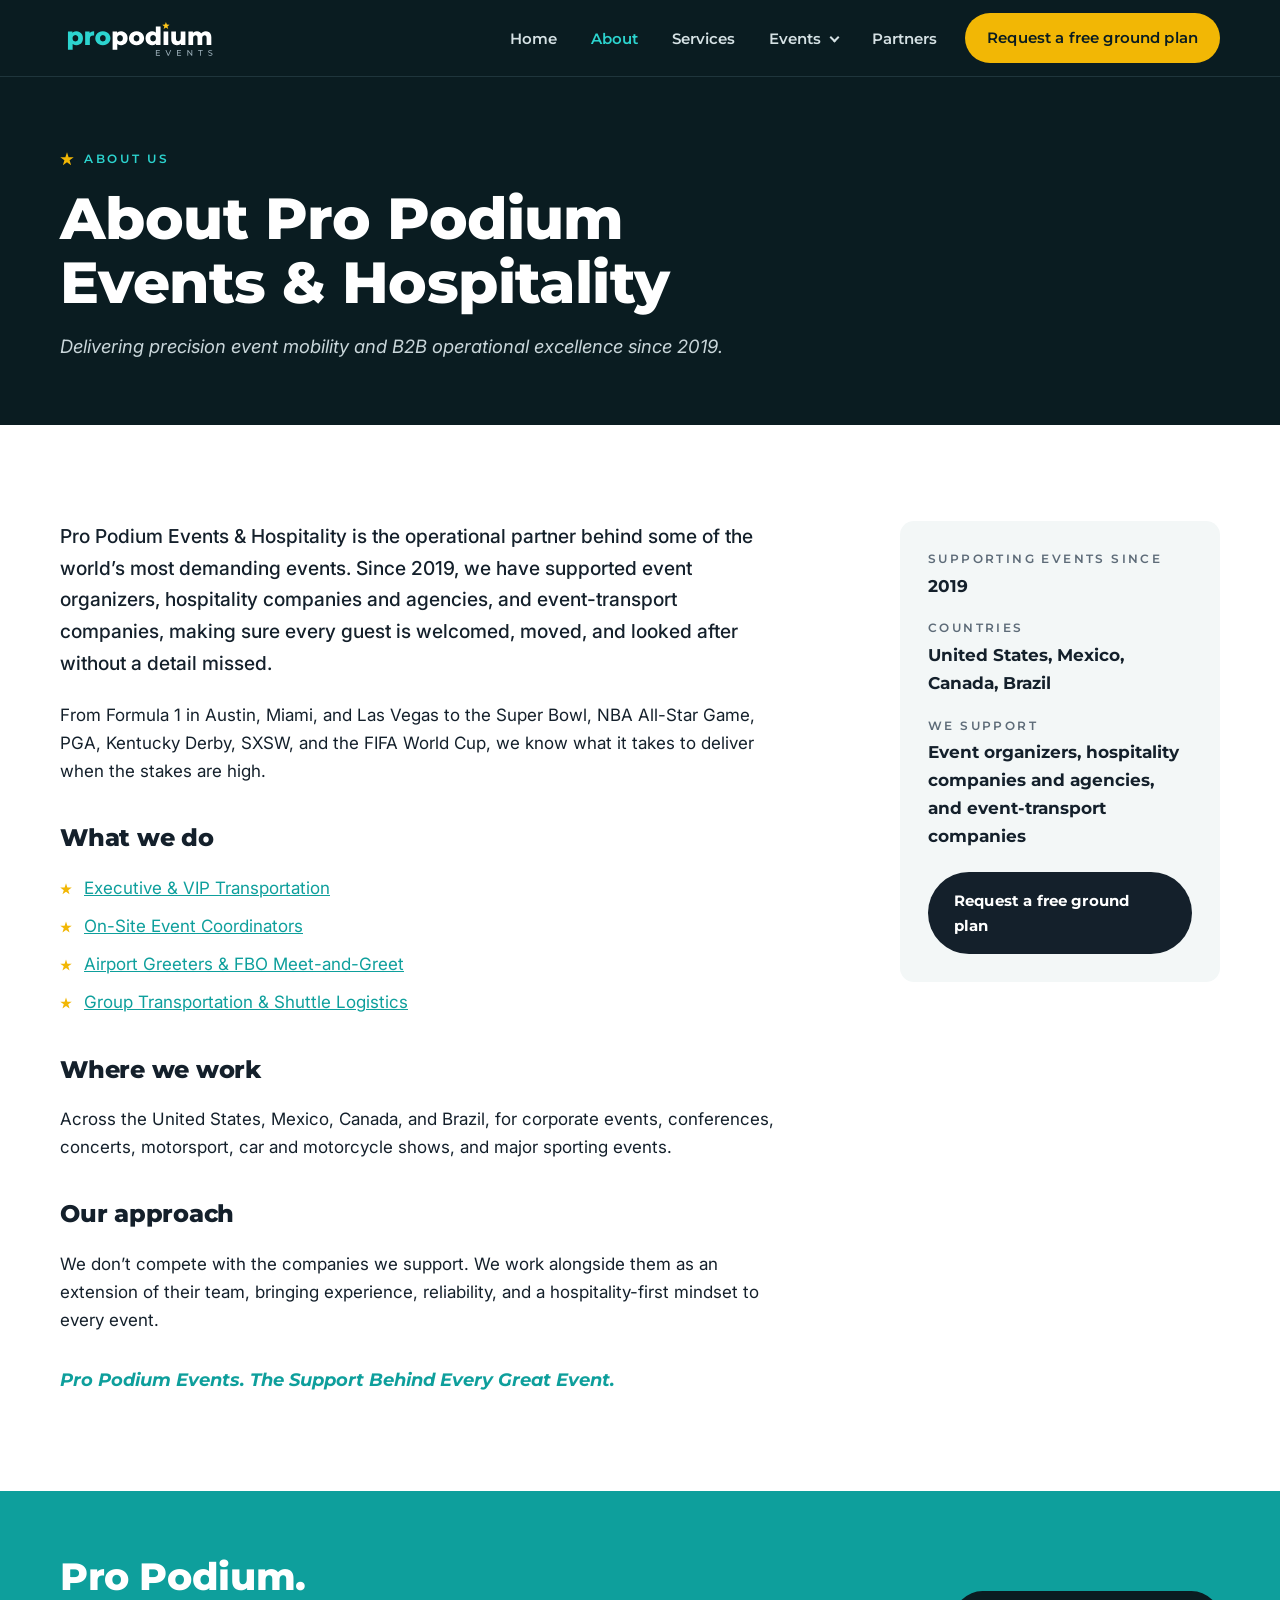
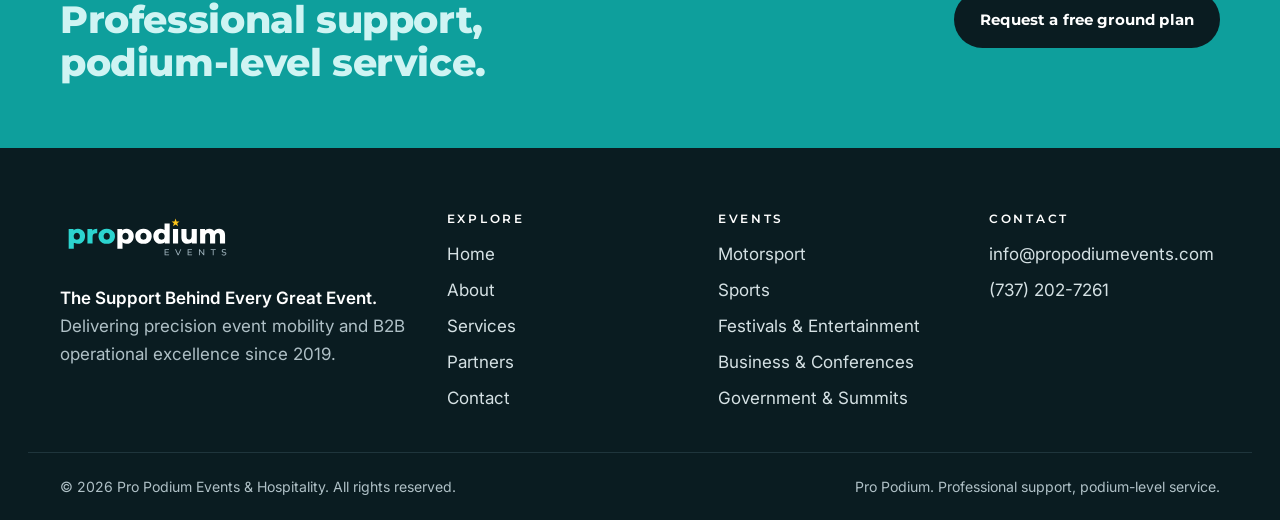
==== commit d21edf44: "Replace remaining sponsor wording on Home and About Co-Authored-By: Claude Opus 5.5 <noreply@anthrop" ====
--- a/about.html
+++ b/about.html
@@ -4,13 +4,13 @@
 <meta charset="utf-8">
 <meta name="viewport" content="width=device-width, initial-scale=1, viewport-fit=cover">
 <title>About | Pro Podium Events &amp; Hospitality</title>
-<meta name="description" content="Since 2019, Pro Podium Events &amp; Hospitality has supported event organizers, sponsors and event-transport companies at Formula 1, the Super Bowl, the FIFA World Cup and more.">
+<meta name="description" content="Since 2019, Pro Podium Events &amp; Hospitality has supported event organizers, hospitality companies and agencies, and event-transport companies at Formula 1, the Super Bowl, the FIFA World Cup and more.">
 <link rel="canonical" href="https://www.propodiumevents.com/about.html">
 <meta name="theme-color" content="#0A1C21">
 <meta property="og:type" content="website">
 <meta property="og:site_name" content="Pro Podium Events &amp; Hospitality">
 <meta property="og:title" content="About | Pro Podium Events &amp; Hospitality">
-<meta property="og:description" content="Since 2019, Pro Podium Events &amp; Hospitality has supported event organizers, sponsors and event-transport companies at Formula 1, the Super Bowl, the FIFA World Cup and more.">
+<meta property="og:description" content="Since 2019, Pro Podium Events &amp; Hospitality has supported event organizers, hospitality companies and agencies, and event-transport companies at Formula 1, the Super Bowl, the FIFA World Cup and more.">
 <meta property="og:url" content="https://www.propodiumevents.com/about.html">
 <meta property="og:image" content="https://www.propodiumevents.com/assets/img/og-image.png">
 <meta name="twitter:card" content="summary_large_image">
@@ -47,7 +47,7 @@
 </div></section>
 <section class="section"><div class="wrap about-grid">
   <div class="prose">
-    <p class="lead">Pro Podium Events &amp; Hospitality is the operational partner behind some of the world&rsquo;s most demanding events. Since 2019, we have supported event organizers, sponsors, and event-transport companies, making sure every guest is welcomed, moved, and looked after without a detail missed.</p>
+    <p class="lead">Pro Podium Events &amp; Hospitality is the operational partner behind some of the world&rsquo;s most demanding events. Since 2019, we have supported event organizers, hospitality companies and agencies, and event-transport companies, making sure every guest is welcomed, moved, and looked after without a detail missed.</p>
     <p>From Formula 1 in Austin, Miami, and Las Vegas to the Super Bowl, NBA All-Star Game, PGA, Kentucky Derby, SXSW, and the FIFA World Cup, we know what it takes to deliver when the stakes are high.</p>
     <h2>What we do</h2>
     <ul><li><span class="star" aria-hidden="true"></span><span><a href="services.html#executive-vip">Executive &amp; VIP Transportation</a></span></li><li><span class="star" aria-hidden="true"></span><span><a href="services.html#on-site-coordinators">On-Site Event Coordinators</a></span></li><li><span class="star" aria-hidden="true"></span><span><a href="services.html#airport-greeters">Airport Greeters &amp; FBO Meet-and-Greet</a></span></li><li><span class="star" aria-hidden="true"></span><span><a href="services.html#group-transportation">Group Transportation &amp; Shuttle Logistics</a></span></li></ul>
@@ -61,7 +61,7 @@
     <dl>
       <div><dt>Supporting events since</dt><dd>2019</dd></div>
       <div><dt>Countries</dt><dd>United States, Mexico, Canada, Brazil</dd></div>
-      <div><dt>We support</dt><dd>Event organizers, sponsors, and event-transport companies</dd></div>
+      <div><dt>We support</dt><dd>Event organizers, hospitality companies and agencies, and event-transport companies</dd></div>
     </dl>
     <a class="btn btn-ink" href="contact.html">Request a free ground plan</a>
   </aside>
